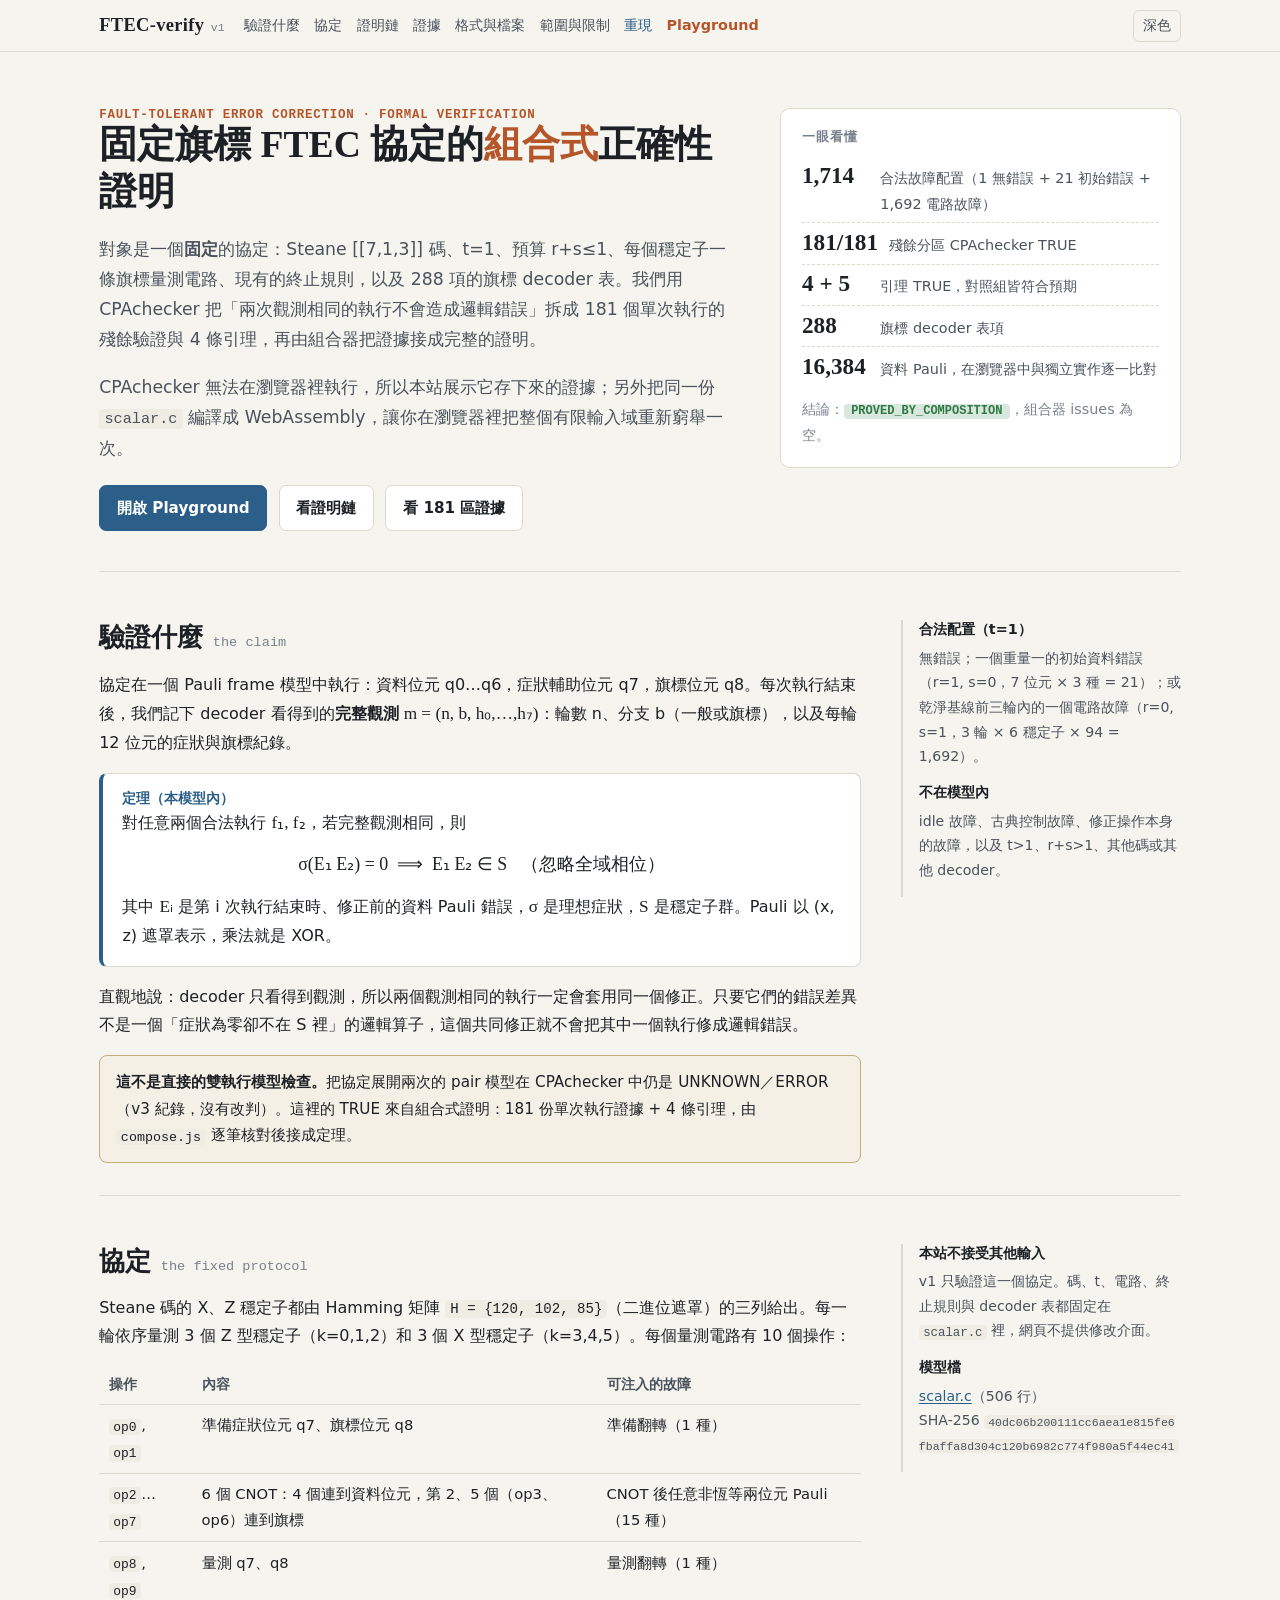
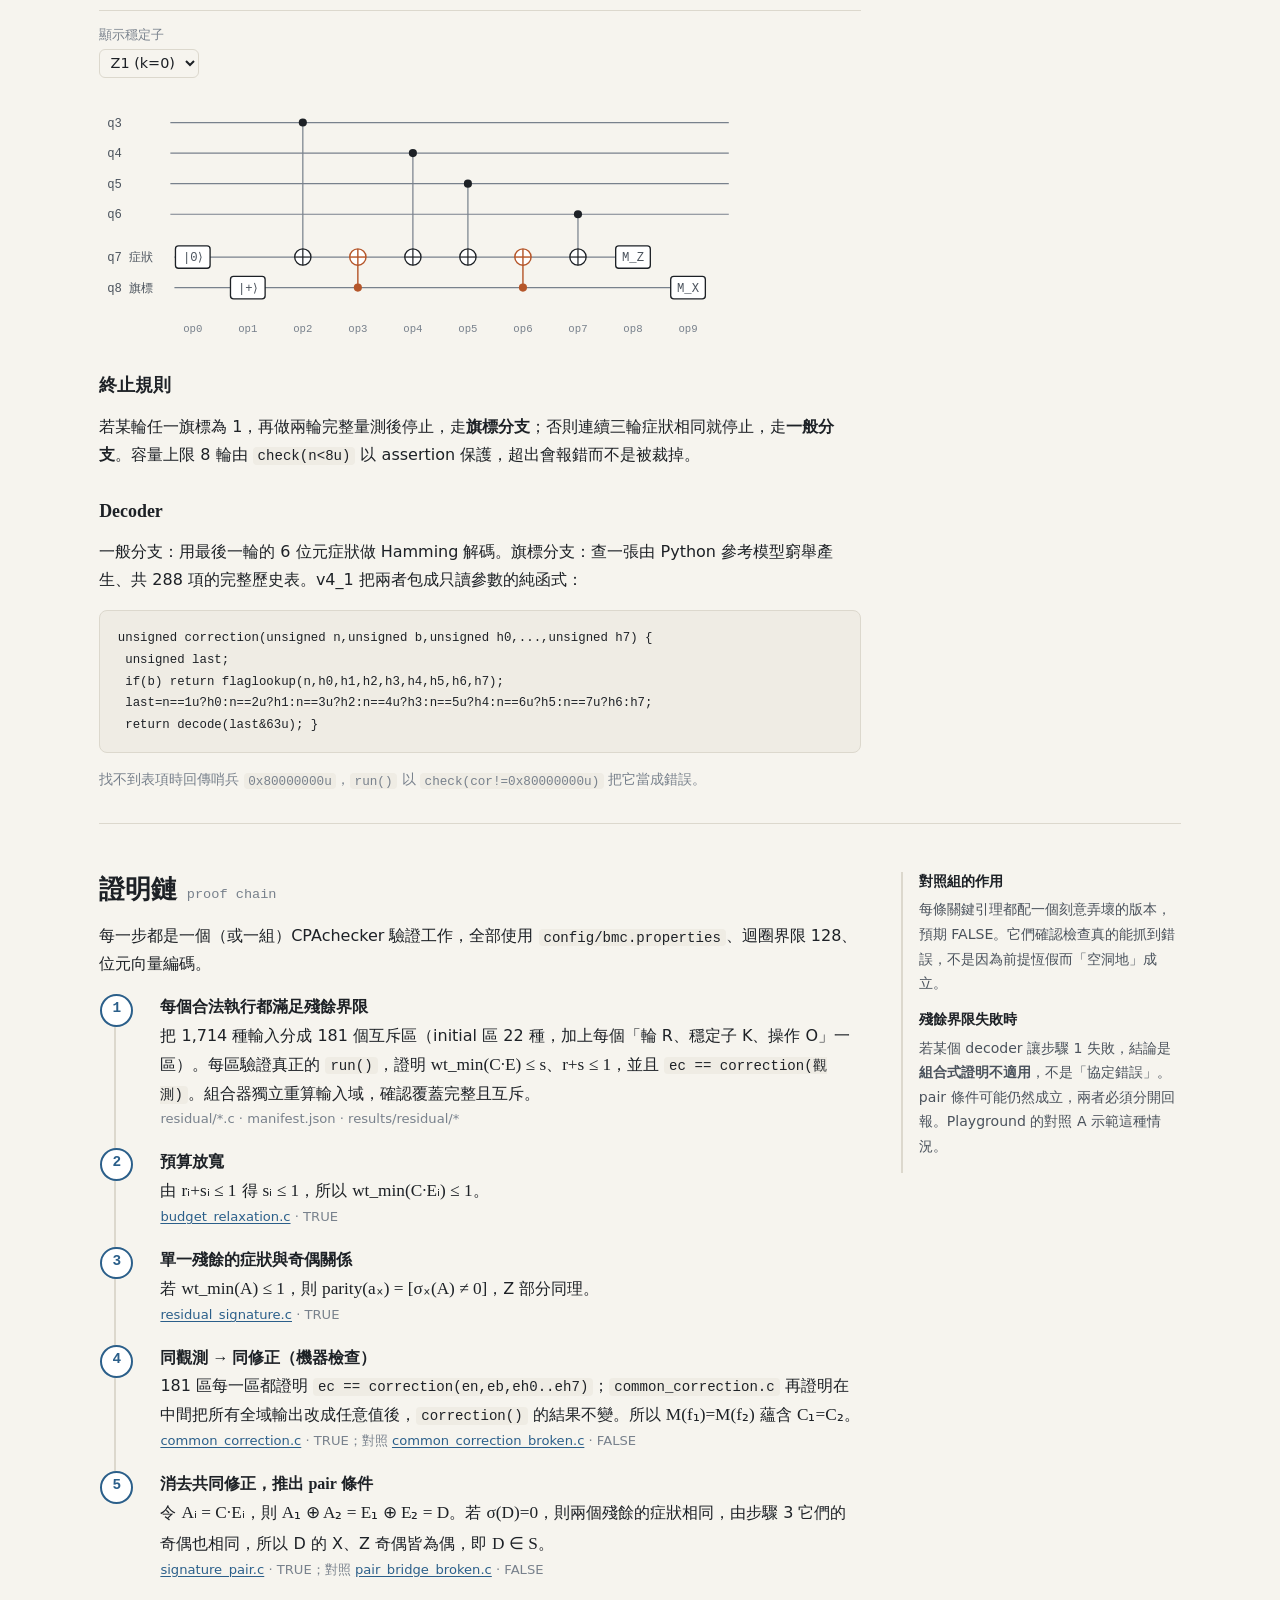
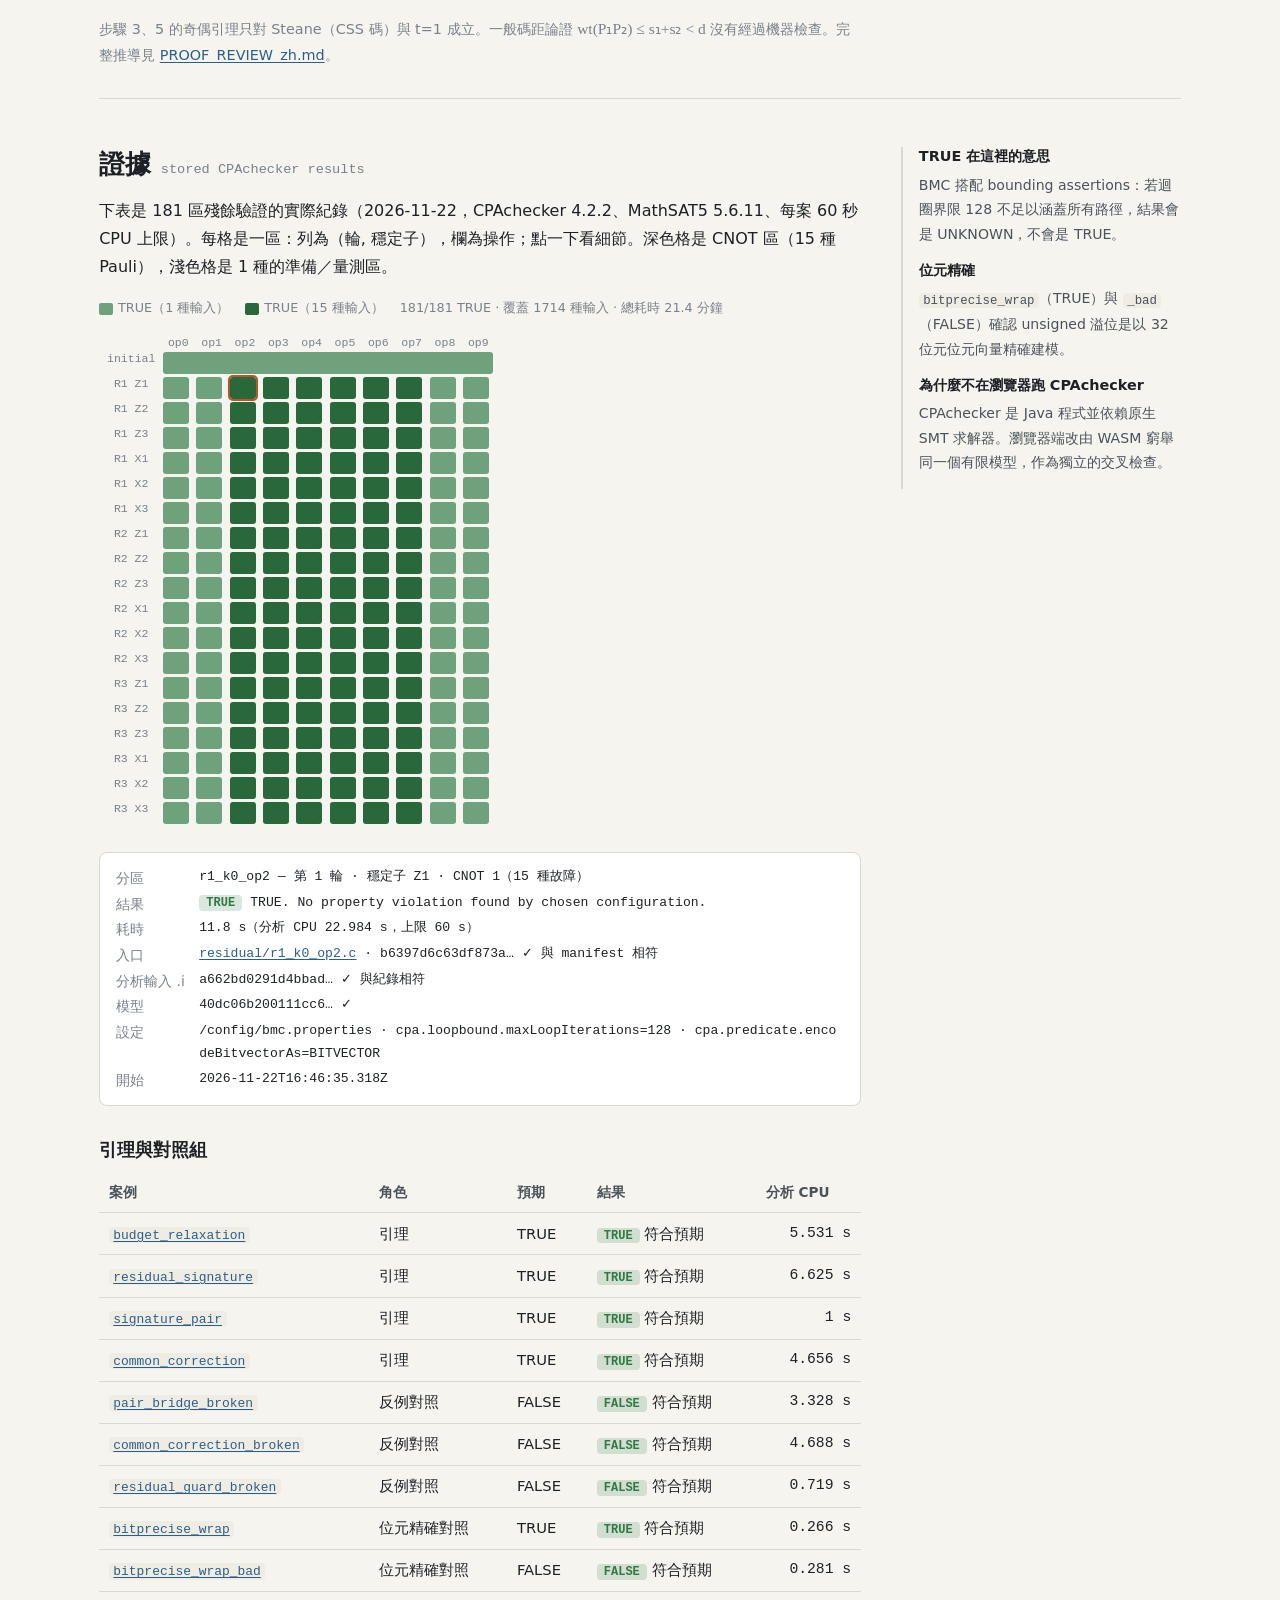
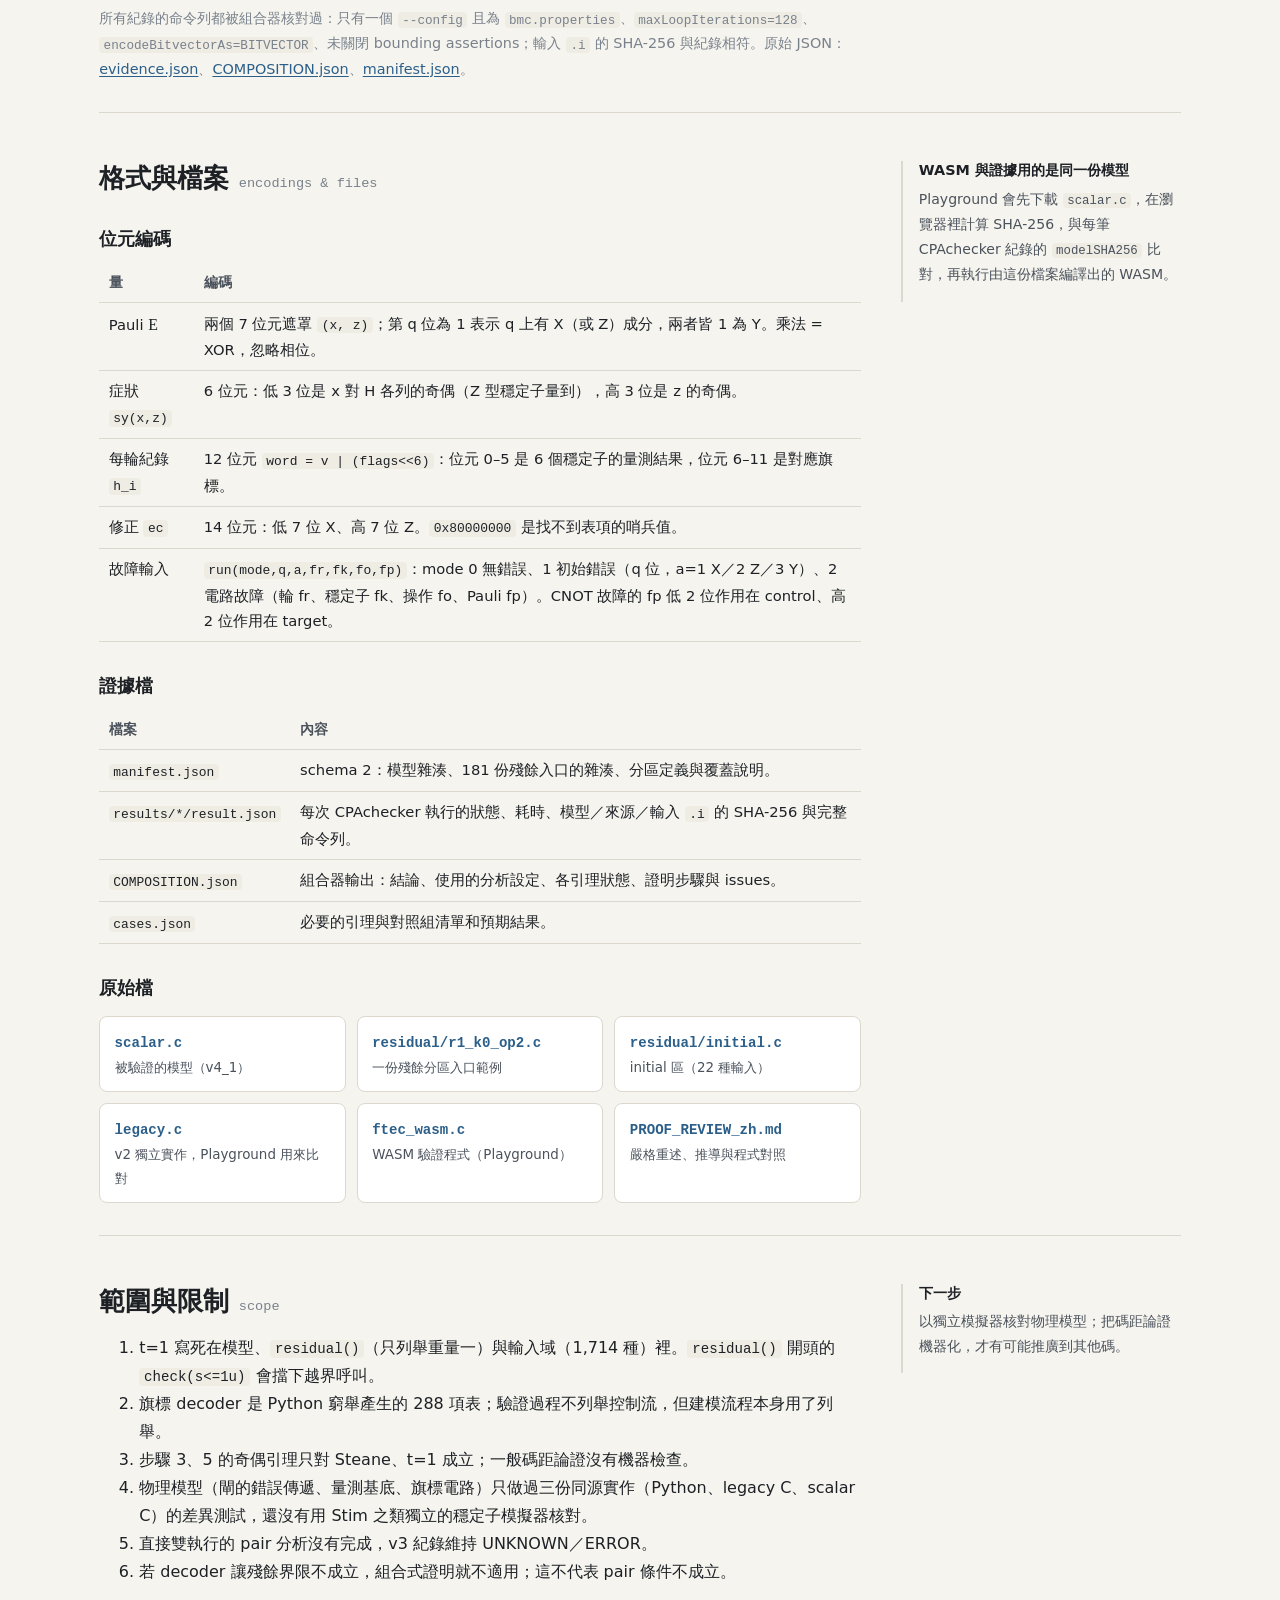
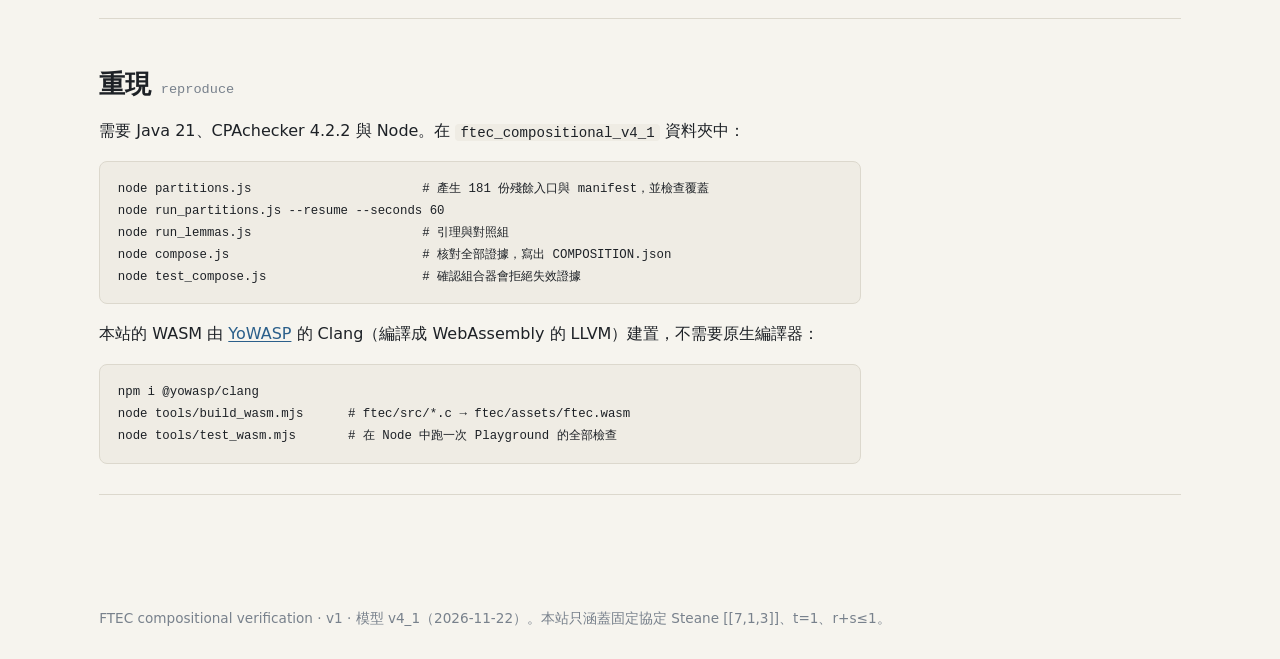
==== ftec/index.html @ e5528e7f "Add FTEC-verify v1 site with WebAssembly playground Overview, protocol, proof chain, stored CPAcheck" ====
<!doctype html>
<html lang="zh-Hant">
<head>
<meta charset="utf-8">
<meta name="viewport" content="width=device-width, initial-scale=1">
<title>FTEC 組合式驗證：Steane [[7,1,3]] 旗標容錯糾錯</title>
<meta name="description" content="以 CPAchecker 組合式證明與瀏覽器 WebAssembly 窮舉，驗證固定的 Steane [[7,1,3]] 旗標 FTEC 協定在 t=1 下的正確性。">
<link rel="stylesheet" href="assets/style.css">
<script src="assets/site.js"></script>
</head>
<body>
<a class="skip" href="#main">跳到內容</a>
<header class="bar"><div class="bar-in">
  <a class="wordmark" href="#top">FTEC-verify<small>v1</small></a>
  <nav class="nav" aria-label="章節">
    <a href="#checks">驗證什麼</a>
    <a href="#protocol">協定</a>
    <a href="#proof">證明鏈</a>
    <a href="#evidence">證據</a>
    <a href="#formats">格式與檔案</a>
    <a href="#limits">範圍與限制</a>
    <a href="#repro">重現</a>
    <a class="pg" href="playground/">Playground</a>
  </nav>
  <button class="theme" type="button">深色</button>
</div></header>

<main id="main">
<section class="hero" id="top">
  <div>
    <div class="kicker">Fault-tolerant error correction · formal verification</div>
    <h1>固定旗標 FTEC 協定的<em>組合式</em>正確性證明</h1>
    <p class="lede">對象是一個<strong>固定</strong>的協定：Steane [[7,1,3]] 碼、t=1、預算 r+s≤1、每個穩定子一條旗標量測電路、現有的終止規則，以及 288 項的旗標 decoder 表。我們用 CPAchecker 把「兩次觀測相同的執行不會造成邏輯錯誤」拆成 181 個單次執行的殘餘驗證與 4 條引理，再由組合器把證據接成完整的證明。</p>
    <p class="lede">CPAchecker 無法在瀏覽器裡執行，所以本站展示它存下來的證據；另外把同一份 <code>scalar.c</code> 編譯成 WebAssembly，讓你在瀏覽器裡把整個有限輸入域重新窮舉一次。</p>
    <div class="btns">
      <a class="btn primary" href="playground/">開啟 Playground</a>
      <a class="btn" href="#proof">看證明鏈</a>
      <a class="btn" href="#evidence">看 181 區證據</a>
    </div>
  </div>
  <aside class="glance" aria-labelledby="glance-h">
    <h2 id="glance-h">一眼看懂</h2>
    <div class="stat"><b>1,714</b><span>合法故障配置（1 無錯誤 + 21 初始錯誤 + 1,692 電路故障）</span></div>
    <div class="stat"><b id="g-part">181/181</b><span>殘餘分區 CPAchecker TRUE</span></div>
    <div class="stat"><b>4 + 5</b><span>引理 TRUE，對照組皆符合預期</span></div>
    <div class="stat"><b>288</b><span>旗標 decoder 表項</span></div>
    <div class="stat"><b>16,384</b><span>資料 Pauli，在瀏覽器中與獨立實作逐一比對</span></div>
    <p class="note" style="margin:.6rem 0 0">結論：<span class="tag ok">PROVED_BY_COMPOSITION</span>，組合器 issues 為空。</p>
  </aside>
</section>

<section class="chapter" id="checks">
  <div class="body">
    <h2>驗證什麼<span class="en">the claim</span></h2>
    <p>協定在一個 Pauli frame 模型中執行：資料位元 q0…q6，症狀輔助位元 q7，旗標位元 q8。每次執行結束後，我們記下 decoder 看得到的<strong>完整觀測</strong> <span class="math">m = (n, b, h₀,…,h₇)</span>：輪數 n、分支 b（一般或旗標），以及每輪 12 位元的症狀與旗標紀錄。</p>
    <div class="thm">
      <div class="label">定理（本模型內）</div>
      對任意兩個合法執行 <span class="math">f₁, f₂</span>，若完整觀測相同，則
      <span class="math display">σ(E₁ E₂) = 0 &nbsp;⟹&nbsp; E₁ E₂ ∈ S &nbsp;&nbsp;（忽略全域相位）</span>
      其中 <span class="math">Eᵢ</span> 是第 i 次執行結束時、修正前的資料 Pauli 錯誤，<span class="math">σ</span> 是理想症狀，<span class="math">S</span> 是穩定子群。Pauli 以 (x, z) 遮罩表示，乘法就是 XOR。
    </div>
    <p>直觀地說：decoder 只看得到觀測，所以兩個觀測相同的執行一定會套用同一個修正。只要它們的錯誤差異不是一個「症狀為零卻不在 S 裡」的邏輯算子，這個共同修正就不會把其中一個執行修成邏輯錯誤。</p>
    <div class="warnbox"><strong>這不是直接的雙執行模型檢查。</strong>把協定展開兩次的 pair 模型在 CPAchecker 中仍是 UNKNOWN／ERROR（v3 紀錄，沒有改判）。這裡的 TRUE 來自組合式證明：181 份單次執行證據 + 4 條引理，由 <code>compose.js</code> 逐筆核對後接成定理。</div>
  </div>
  <aside class="side">
    <h3>合法配置（t=1）</h3>
    <p>無錯誤；一個重量一的初始資料錯誤（r=1, s=0，7 位元 × 3 種 = 21）；或乾淨基線前三輪內的一個電路故障（r=0, s=1，3 輪 × 6 穩定子 × 94 = 1,692）。</p>
    <h3>不在模型內</h3>
    <p>idle 故障、古典控制故障、修正操作本身的故障，以及 t&gt;1、r+s&gt;1、其他碼或其他 decoder。</p>
  </aside>
</section>

<section class="chapter" id="protocol">
  <div class="body">
    <h2>協定<span class="en">the fixed protocol</span></h2>
    <p>Steane 碼的 X、Z 穩定子都由 Hamming 矩陣 <code>H = {120, 102, 85}</code>（二進位遮罩）的三列給出。每一輪依序量測 3 個 Z 型穩定子（k=0,1,2）和 3 個 X 型穩定子（k=3,4,5）。每個量測電路有 10 個操作：</p>
    <table>
      <tr><th>操作</th><th>內容</th><th>可注入的故障</th></tr>
      <tr><td><code>op0</code>, <code>op1</code></td><td>準備症狀位元 q7、旗標位元 q8</td><td>準備翻轉（1 種）</td></tr>
      <tr><td><code>op2</code>…<code>op7</code></td><td>6 個 CNOT：4 個連到資料位元，第 2、5 個（op3、op6）連到旗標</td><td>CNOT 後任意非恆等兩位元 Pauli（15 種）</td></tr>
      <tr><td><code>op8</code>, <code>op9</code></td><td>量測 q7、q8</td><td>量測翻轉（1 種）</td></tr>
    </table>
    <div class="form-row"><label>顯示穩定子
      <select id="circ-k"><option value="0">Z1 (k=0)</option><option value="1">Z2 (k=1)</option><option value="2">Z3 (k=2)</option><option value="3">X1 (k=3)</option><option value="4">X2 (k=4)</option><option value="5">X3 (k=5)</option></select></label></div>
    <div id="circuit"></div>
    <h3>終止規則</h3>
    <p>若某輪任一旗標為 1，再做兩輪完整量測後停止，走<strong>旗標分支</strong>；否則連續三輪症狀相同就停止，走<strong>一般分支</strong>。容量上限 8 輪由 <code>check(n&lt;8u)</code> 以 assertion 保護，超出會報錯而不是被裁掉。</p>
    <h3>Decoder</h3>
    <p>一般分支：用最後一輪的 6 位元症狀做 Hamming 解碼。旗標分支：查一張由 Python 參考模型窮舉產生、共 288 項的完整歷史表。v4_1 把兩者包成只讀參數的純函式：</p>
<pre><code>unsigned correction(unsigned n,unsigned b,unsigned h0,...,unsigned h7) {
 unsigned last;
 if(b) return flaglookup(n,h0,h1,h2,h3,h4,h5,h6,h7);
 last=n==1u?h0:n==2u?h1:n==3u?h2:n==4u?h3:n==5u?h4:n==6u?h5:n==7u?h6:h7;
 return decode(last&amp;63u); }</code></pre>
    <p class="note">找不到表項時回傳哨兵 <code>0x80000000u</code>，<code>run()</code> 以 <code>check(cor!=0x80000000u)</code> 把它當成錯誤。</p>
  </div>
  <aside class="side">
    <h3>本站不接受其他輸入</h3>
    <p>v1 只驗證這一個協定。碼、t、電路、終止規則與 decoder 表都固定在 <code>scalar.c</code> 裡，網頁不提供修改介面。</p>
    <h3>模型檔</h3>
    <p><a href="src/view.html?f=scalar.c">scalar.c</a>（506 行）<br>SHA-256 <code class="mono" style="font-size:.72rem;word-break:break-all">40dc06b200111cc6aea1e815fe6fbaffa8d304c120b6982c774f980a5f44ec41</code></p>
  </aside>
</section>

<section class="chapter" id="proof">
  <div class="body">
    <h2>證明鏈<span class="en">proof chain</span></h2>
    <p>每一步都是一個（或一組）CPAchecker 驗證工作，全部使用 <code>config/bmc.properties</code>、迴圈界限 128、位元向量編碼。</p>
    <ol class="steps">
      <li><h4>每個合法執行都滿足殘餘界限</h4>
        把 1,714 種輸入分成 181 個互斥區（initial 區 22 種，加上每個「輪 R、穩定子 K、操作 O」一區）。每區驗證真正的 <code>run()</code>，證明 <span class="math">wt_min(C·E) ≤ s</span>、<span class="math">r+s ≤ 1</span>，並且 <code>ec == correction(觀測)</code>。組合器獨立重算輸入域，確認覆蓋完整且互斥。
        <div class="files">residual/*.c · manifest.json · results/residual/*</div></li>
      <li><h4>預算放寬</h4>
        由 <span class="math">rᵢ+sᵢ ≤ 1</span> 得 <span class="math">sᵢ ≤ 1</span>，所以 <span class="math">wt_min(C·Eᵢ) ≤ 1</span>。
        <div class="files"><a href="src/view.html?f=lemmas/budget_relaxation.c">budget_relaxation.c</a> · TRUE</div></li>
      <li><h4>單一殘餘的症狀與奇偶關係</h4>
        若 <span class="math">wt_min(A) ≤ 1</span>，則 <span class="math">parity(aₓ) = [σₓ(A) ≠ 0]</span>，Z 部分同理。
        <div class="files"><a href="src/view.html?f=lemmas/residual_signature.c">residual_signature.c</a> · TRUE</div></li>
      <li><h4>同觀測 → 同修正（機器檢查）</h4>
        181 區每一區都證明 <code>ec == correction(en,eb,eh0..eh7)</code>；<code>common_correction.c</code> 再證明在中間把所有全域輸出改成任意值後，<code>correction()</code> 的結果不變。所以 <span class="math">M(f₁)=M(f₂)</span> 蘊含 <span class="math">C₁=C₂</span>。
        <div class="files"><a href="src/view.html?f=lemmas/common_correction.c">common_correction.c</a> · TRUE；對照 <a href="src/view.html?f=lemmas/common_correction_broken.c">common_correction_broken.c</a> · FALSE</div></li>
      <li><h4>消去共同修正，推出 pair 條件</h4>
        令 <span class="math">Aᵢ = C·Eᵢ</span>，則 <span class="math">A₁ ⊕ A₂ = E₁ ⊕ E₂ = D</span>。若 <span class="math">σ(D)=0</span>，則兩個殘餘的症狀相同，由步驟 3 它們的奇偶也相同，所以 D 的 X、Z 奇偶皆為偶，即 <span class="math">D ∈ S</span>。
        <div class="files"><a href="src/view.html?f=lemmas/signature_pair.c">signature_pair.c</a> · TRUE；對照 <a href="src/view.html?f=lemmas/pair_bridge_broken.c">pair_bridge_broken.c</a> · FALSE</div></li>
    </ol>
    <p class="note">步驟 3、5 的奇偶引理只對 Steane（CSS 碼）與 t=1 成立。一般碼距論證 <span class="math">wt(P₁P₂) ≤ s₁+s₂ &lt; d</span> 沒有經過機器檢查。完整推導見 <a href="src/view.html?f=PROOF_REVIEW_zh.md">PROOF_REVIEW_zh.md</a>。</p>
  </div>
  <aside class="side">
    <h3>對照組的作用</h3>
    <p>每條關鍵引理都配一個刻意弄壞的版本，預期 FALSE。它們確認檢查真的能抓到錯誤，不是因為前提恆假而「空洞地」成立。</p>
    <h3>殘餘界限失敗時</h3>
    <p>若某個 decoder 讓步驟 1 失敗，結論是<strong>組合式證明不適用</strong>，不是「協定錯誤」。pair 條件可能仍然成立，兩者必須分開回報。Playground 的對照 A 示範這種情況。</p>
  </aside>
</section>

<section class="chapter" id="evidence">
  <div class="body">
    <h2>證據<span class="en">stored CPAchecker results</span></h2>
    <p>下表是 181 區殘餘驗證的實際紀錄（2026-11-22，CPAchecker 4.2.2、MathSAT5 5.6.11、每案 60 秒 CPU 上限）。每格是一區：列為（輪, 穩定子），欄為操作；點一下看細節。深色格是 CNOT 區（15 種 Pauli），淺色格是 1 種的準備／量測區。</p>
    <div class="legend"><span><i style="background:color-mix(in srgb,var(--ok) 70%,var(--panel))"></i>TRUE（1 種輸入）</span><span><i style="background:color-mix(in srgb,var(--ok) 85%,#000)"></i>TRUE（15 種輸入）</span><span id="ev-sum"></span></div>
    <div class="grid-wrap"><table class="pgrid" id="pgrid"></table></div>
    <div class="detail" id="pdetail">載入證據中…</div>
    <h3>引理與對照組</h3>
    <table id="ltable"><tr><th>案例</th><th>角色</th><th>預期</th><th>結果</th><th>分析 CPU</th></tr></table>
    <p class="note">所有紀錄的命令列都被組合器核對過：只有一個 <code>--config</code> 且為 <code>bmc.properties</code>、<code>maxLoopIterations=128</code>、<code>encodeBitvectorAs=BITVECTOR</code>、未關閉 bounding assertions；輸入 <code>.i</code> 的 SHA-256 與紀錄相符。原始 JSON：<a href="data/evidence.json">evidence.json</a>、<a href="src/view.html?f=COMPOSITION.json">COMPOSITION.json</a>、<a href="src/view.html?f=manifest.json">manifest.json</a>。</p>
  </div>
  <aside class="side">
    <h3>TRUE 在這裡的意思</h3>
    <p>BMC 搭配 bounding assertions：若迴圈界限 128 不足以涵蓋所有路徑，結果會是 UNKNOWN，不會是 TRUE。</p>
    <h3>位元精確</h3>
    <p><code>bitprecise_wrap</code>（TRUE）與 <code>_bad</code>（FALSE）確認 unsigned 溢位是以 32 位元位元向量精確建模。</p>
    <h3>為什麼不在瀏覽器跑 CPAchecker</h3>
    <p>CPAchecker 是 Java 程式並依賴原生 SMT 求解器。瀏覽器端改由 WASM 窮舉同一個有限模型，作為獨立的交叉檢查。</p>
  </aside>
</section>

<section class="chapter" id="formats">
  <div class="body">
    <h2>格式與檔案<span class="en">encodings &amp; files</span></h2>
    <h3>位元編碼</h3>
    <table>
      <tr><th>量</th><th>編碼</th></tr>
      <tr><td>Pauli <span class="math">E</span></td><td>兩個 7 位元遮罩 <code>(x, z)</code>；第 q 位為 1 表示 q 上有 X（或 Z）成分，兩者皆 1 為 Y。乘法 = XOR，忽略相位。</td></tr>
      <tr><td>症狀 <code>sy(x,z)</code></td><td>6 位元：低 3 位是 x 對 H 各列的奇偶（Z 型穩定子量到），高 3 位是 z 的奇偶。</td></tr>
      <tr><td>每輪紀錄 <code>h_i</code></td><td>12 位元 <code>word = v | (flags&lt;&lt;6)</code>：位元 0–5 是 6 個穩定子的量測結果，位元 6–11 是對應旗標。</td></tr>
      <tr><td>修正 <code>ec</code></td><td>14 位元：低 7 位 X、高 7 位 Z。<code>0x80000000</code> 是找不到表項的哨兵值。</td></tr>
      <tr><td>故障輸入</td><td><code>run(mode,q,a,fr,fk,fo,fp)</code>：mode 0 無錯誤、1 初始錯誤（q 位，a=1 X／2 Z／3 Y）、2 電路故障（輪 fr、穩定子 fk、操作 fo、Pauli fp）。CNOT 故障的 fp 低 2 位作用在 control、高 2 位作用在 target。</td></tr>
    </table>
    <h3>證據檔</h3>
    <table>
      <tr><th>檔案</th><th>內容</th></tr>
      <tr><td><code>manifest.json</code></td><td>schema 2：模型雜湊、181 份殘餘入口的雜湊、分區定義與覆蓋說明。</td></tr>
      <tr><td><code>results/*/result.json</code></td><td>每次 CPAchecker 執行的狀態、耗時、模型／來源／輸入 <code>.i</code> 的 SHA-256 與完整命令列。</td></tr>
      <tr><td><code>COMPOSITION.json</code></td><td>組合器輸出：結論、使用的分析設定、各引理狀態、證明步驟與 issues。</td></tr>
      <tr><td><code>cases.json</code></td><td>必要的引理與對照組清單和預期結果。</td></tr>
    </table>
    <h3>原始檔</h3>
    <div class="files-list">
      <a class="doc" href="src/view.html?f=scalar.c"><b>scalar.c</b><span>被驗證的模型（v4_1）</span></a>
      <a class="doc" href="src/view.html?f=residual/r1_k0_op2.c"><b>residual/r1_k0_op2.c</b><span>一份殘餘分區入口範例</span></a>
      <a class="doc" href="src/view.html?f=residual/initial.c"><b>residual/initial.c</b><span>initial 區（22 種輸入）</span></a>
      <a class="doc" href="src/view.html?f=legacy.c"><b>legacy.c</b><span>v2 獨立實作，Playground 用來比對</span></a>
      <a class="doc" href="src/view.html?f=ftec_wasm.c"><b>ftec_wasm.c</b><span>WASM 驗證程式（Playground）</span></a>
      <a class="doc" href="src/view.html?f=PROOF_REVIEW_zh.md"><b>PROOF_REVIEW_zh.md</b><span>嚴格重述、推導與程式對照</span></a>
    </div>
  </div>
  <aside class="side">
    <h3>WASM 與證據用的是同一份模型</h3>
    <p>Playground 會先下載 <code>scalar.c</code>，在瀏覽器裡計算 SHA-256，與每筆 CPAchecker 紀錄的 <code>modelSHA256</code> 比對，再執行由這份檔案編譯出的 WASM。</p>
  </aside>
</section>

<section class="chapter" id="limits">
  <div class="body">
    <h2>範圍與限制<span class="en">scope</span></h2>
    <ol>
      <li>t=1 寫死在模型、<code>residual()</code>（只列舉重量一）與輸入域（1,714 種）裡。<code>residual()</code> 開頭的 <code>check(s&lt;=1u)</code> 會擋下越界呼叫。</li>
      <li>旗標 decoder 是 Python 窮舉產生的 288 項表；驗證過程不列舉控制流，但建模流程本身用了列舉。</li>
      <li>步驟 3、5 的奇偶引理只對 Steane、t=1 成立；一般碼距論證沒有機器檢查。</li>
      <li>物理模型（閘的錯誤傳遞、量測基底、旗標電路）只做過三份同源實作（Python、legacy C、scalar C）的差異測試，還沒有用 Stim 之類獨立的穩定子模擬器核對。</li>
      <li>直接雙執行的 pair 分析沒有完成，v3 紀錄維持 UNKNOWN／ERROR。</li>
      <li>若 decoder 讓殘餘界限不成立，組合式證明就不適用；這不代表 pair 條件不成立。</li>
    </ol>
  </div>
  <aside class="side"><h3>下一步</h3><p>以獨立模擬器核對物理模型；把碼距論證機器化，才有可能推廣到其他碼。</p></aside>
</section>

<section class="chapter" id="repro">
  <div class="body">
    <h2>重現<span class="en">reproduce</span></h2>
    <p>需要 Java 21、CPAchecker 4.2.2 與 Node。在 <code>ftec_compositional_v4_1</code> 資料夾中：</p>
<pre><code>node partitions.js                       # 產生 181 份殘餘入口與 manifest，並檢查覆蓋
node run_partitions.js --resume --seconds 60
node run_lemmas.js                       # 引理與對照組
node compose.js                          # 核對全部證據，寫出 COMPOSITION.json
node test_compose.js                     # 確認組合器會拒絕失效證據</code></pre>
    <p>本站的 WASM 由 <a href="https://yowasp.org/">YoWASP</a> 的 Clang（編譯成 WebAssembly 的 LLVM）建置，不需要原生編譯器：</p>
<pre><code>npm i @yowasp/clang
node tools/build_wasm.mjs      # ftec/src/*.c → ftec/assets/ftec.wasm
node tools/test_wasm.mjs       # 在 Node 中跑一次 Playground 的全部檢查</code></pre>
  </div>
  <aside class="side"></aside>
</section>
</main>
<footer>FTEC compositional verification · v1 · 模型 v4_1（2026-11-22）。本站只涵蓋固定協定 Steane [[7,1,3]]、t=1、r+s≤1。</footer>

<script type="module">
import { drawCircuit } from './assets/circuit.js';
const sel = document.getElementById('circ-k');
const draw = () => drawCircuit(document.getElementById('circuit'), +sel.value);
sel.addEventListener('change', draw); draw();

const stab = k => (k < 3 ? 'Z' : 'X') + (k % 3 + 1);
const opName = o => o < 2 ? ['準備 q7', '準備 q8'][o] : o < 8 ? `CNOT ${o - 1}` : ['量測 q7', '量測 q8'][o - 8];
const ev = await (await fetch('data/evidence.json')).json();
const byId = Object.fromEntries(ev.partitions.map(p => [p.id, p]));
const grid = document.getElementById('pgrid');
let h = '<tr><th></th>' + [...Array(10)].map((_, o) => `<th>op${o}</th>`).join('') + '</tr>';
h += `<tr><th>initial</th><td colspan="10" style="text-align:left"><button class="cell" style="width:100%" data-id="initial" aria-label="initial 區"></button></td></tr>`;
for (let r = 1; r <= 3; r++) for (let k = 0; k < 6; k++) {
  h += `<tr><th>R${r} ${stab(k)}</th>`;
  for (let o = 0; o < 10; o++) {
    const p = byId[`r${r}_k${k}_op${o}`];
    h += `<td><button class="cell ${p.count === 15 ? 'c15' : ''}" data-id="${p.id}" aria-label="${p.id} ${p.status}" title="${p.id}: ${p.status}"></button></td>`;
  }
  h += '</tr>';
}
grid.innerHTML = h;
const nTrue = ev.partitions.filter(p => p.status === 'TRUE').length;
const total = ev.partitions.reduce((s, p) => s + p.elapsedSeconds, 0);
document.getElementById('ev-sum').textContent = `${nTrue}/${ev.partitions.length} TRUE · 覆蓋 ${ev.coverage.canonicalInputs} 種輸入 · 總耗時 ${(total / 60).toFixed(1)} 分鐘`;
document.getElementById('g-part').textContent = `${nTrue}/${ev.partitions.length}`;
const detail = document.getElementById('pdetail');
const show = id => {
  const p = byId[id];
  grid.querySelectorAll('.cell').forEach(c => c.classList.toggle('sel', c.dataset.id === id));
  const what = p.kind === 'initial' ? '無錯誤與 21 種初始錯誤' : `第 ${p.round} 輪 · 穩定子 ${stab(p.k)} · ${opName(p.op)}（${p.count} 種故障）`;
  detail.innerHTML = `<dl><dt>分區</dt><dd>${p.id} — ${what}</dd>
    <dt>結果</dt><dd><span class="tag ok">${p.status}</span> ${p.verdictLine ?? ''}</dd>
    <dt>耗時</dt><dd>${p.elapsedSeconds.toFixed(1)} s（分析 CPU ${p.analysisCPUSeconds ?? '–'} s，上限 ${p.timeLimitSeconds} s）</dd>
    <dt>入口</dt><dd><a href="src/view.html?f=residual/${p.id}.c">residual/${p.id}.c</a> · ${p.sourceSHA256.slice(0, 16)}… ${p.sourceHashMatches ? '✓ 與 manifest 相符' : '✗'}</dd>
    <dt>分析輸入 .i</dt><dd>${p.inputSHA256.slice(0, 16)}… ${p.inputHashMatches ? '✓ 與紀錄相符' : '✗'}</dd>
    <dt>模型</dt><dd>${p.modelSHA256.slice(0, 16)}… ${p.modelSHA256 === ev.modelSHA256 ? '✓' : '✗'}</dd>
    <dt>設定</dt><dd>${p.config} · ${p.options.join(' · ')}</dd>
    <dt>開始</dt><dd>${p.started}</dd></dl>`;
};
grid.addEventListener('click', e => { const b = e.target.closest('.cell'); if (b) show(b.dataset.id); });
show('r1_k0_op2');
const role = { 'lemma': '引理', 'negative control': '反例對照', 'bit-precision control': '位元精確對照' };
const lt = document.getElementById('ltable');
for (const l of ev.lemmas) {
  const cls = l.asExpected ? 'ok' : 'bad';
  lt.insertAdjacentHTML('beforeend', `<tr><td><a href="src/view.html?f=lemmas/${l.name}.c"><code>${l.name}</code></a></td><td>${role[l.role] ?? l.role}</td><td>${l.expected}</td>
    <td><span class="tag ${cls}">${l.status}</span>${l.asExpected ? ' 符合預期' : ' 不符預期'}</td><td class="num">${l.analysisCPUSeconds ?? '–'} s</td></tr>`);
}
</script>
</body>
</html>
---- ftec/assets/style.css ----
:root {
  --bg: #f6f4ee; --panel: #ffffff; --ink: #1d2126; --ink-2: #4a525c; --ink-3: #78818c;
  --line: #dcd8cd; --accent: #2b5f8a; --accent-2: #b5562a; --ok: #2f7a45; --bad: #b3362d; --warn: #9a6a00;
  --code-bg: #efece4; --chip: #e8e4d8;
  --serif: "Noto Serif TC", "Source Han Serif TC", "Songti TC", "PMingLiU", Georgia, serif;
  --sans: "Noto Sans TC", "PingFang TC", "Microsoft JhengHei", system-ui, -apple-system, "Segoe UI", sans-serif;
  --mono: "JetBrains Mono", "Cascadia Mono", Consolas, "SFMono-Regular", Menlo, monospace;
  color-scheme: light;
}
[data-theme="dark"] {
  --bg: #13171d; --panel: #1b2028; --ink: #e6e3db; --ink-2: #b4b8bf; --ink-3: #868d96;
  --line: #2e3540; --accent: #7fb0dc; --accent-2: #e39a6f; --ok: #6cc489; --bad: #ef7d73; --warn: #e0b54f;
  --code-bg: #20262f; --chip: #262d37; color-scheme: dark;
}
* { box-sizing: border-box; }
html { scroll-behavior: smooth; scroll-padding-top: 4.5rem; }
body { margin: 0; background: var(--bg); color: var(--ink); font: 16px/1.75 var(--sans); }
a { color: var(--accent); text-underline-offset: 2px; }
code, pre, .mono { font-family: var(--mono); font-size: .88em; }
code { background: var(--code-bg); padding: .05em .35em; border-radius: 4px; }
pre { background: var(--code-bg); padding: 1rem 1.1rem; border-radius: 8px; overflow-x: auto; line-height: 1.55; border: 1px solid var(--line); }
pre code { background: none; padding: 0; }
.skip { position: absolute; left: -999px; }
.skip:focus { left: 1rem; top: 1rem; background: var(--panel); padding: .5rem; z-index: 99; }

/* top bar */
.bar { position: sticky; top: 0; z-index: 10; background: color-mix(in srgb, var(--bg) 88%, transparent);
  backdrop-filter: blur(8px); border-bottom: 1px solid var(--line); }
.bar-in { max-width: 1120px; margin: 0 auto; display: flex; align-items: center; gap: 1.2rem; padding: .6rem 1.2rem; }
.wordmark { font: 700 1.15rem/1 var(--serif); color: var(--ink); text-decoration: none; letter-spacing: .02em; white-space: nowrap; }
.wordmark small { font: 500 .72rem var(--mono); color: var(--ink-3); margin-left: .4rem; letter-spacing: 0; }
.nav { display: flex; gap: .9rem; flex-wrap: wrap; font-size: .9rem; flex: 1; }
.nav a { color: var(--ink-2); text-decoration: none; }
.nav a:hover, .nav a[aria-current] { color: var(--accent); }
.nav a.pg { color: var(--accent-2); font-weight: 600; }
.theme { background: none; border: 1px solid var(--line); color: var(--ink-2); border-radius: 6px; padding: .2rem .55rem; cursor: pointer; font: inherit; font-size: .85rem; }

main { max-width: 1120px; margin: 0 auto; padding: 0 1.2rem 5rem; }
.hero { display: grid; grid-template-columns: 1.6fr 1fr; gap: 2.5rem; padding: 3.5rem 0 2.5rem; border-bottom: 1px solid var(--line); }
.hero h1 { font: 700 2.35rem/1.25 var(--serif); margin: 0 0 1rem; }
.hero h1 em { font-style: normal; color: var(--accent-2); }
.lede { font-size: 1.08rem; color: var(--ink-2); max-width: 40em; }
.btns { display: flex; gap: .7rem; flex-wrap: wrap; margin-top: 1.4rem; }
.btn { display: inline-block; padding: .55rem 1.05rem; border-radius: 7px; border: 1px solid var(--line); color: var(--ink); text-decoration: none; font-weight: 600; background: var(--panel); cursor: pointer; font-size: .95rem; font-family: inherit; }
.btn.primary { background: var(--accent); border-color: var(--accent); color: #fff; }
[data-theme="dark"] .btn.primary { color: #10151b; }
.btn:disabled { opacity: .5; cursor: wait; }
.glance { background: var(--panel); border: 1px solid var(--line); border-radius: 10px; padding: 1.2rem 1.3rem; align-self: start; }
.glance h2 { font: 600 .8rem var(--sans); color: var(--ink-3); text-transform: uppercase; letter-spacing: .08em; margin: 0 0 .7rem; }
.stat { display: flex; align-items: baseline; gap: .7rem; padding: .35rem 0; border-top: 1px dashed var(--line); }
.stat:first-of-type { border-top: 0; }
.stat b { font: 700 1.45rem var(--serif); min-width: 4.2rem; color: var(--ink); }
.stat span { color: var(--ink-2); font-size: .9rem; }

.chapter { display: grid; grid-template-columns: minmax(0, 1fr) 280px; gap: 2.5rem; padding: 3rem 0 1rem; border-bottom: 1px solid var(--line); }
.chapter > .body { min-width: 0; }
.chapter h2 { font: 700 1.65rem/1.3 var(--serif); margin: 0 0 .3rem; }
.chapter h2 .en { font: 500 .85rem var(--mono); color: var(--ink-3); margin-left: .6rem; }
.chapter h3 { font: 700 1.12rem var(--serif); margin: 2rem 0 .5rem; }
.side { font-size: .88rem; color: var(--ink-2); border-left: 2px solid var(--line); padding-left: 1rem; align-self: start; position: sticky; top: 5rem; }
.side h3 { font: 600 .9rem var(--sans); margin: 0 0 .4rem; color: var(--ink); }
.side p { margin: .3rem 0 .9rem; }
.kicker { font: 600 .78rem var(--mono); color: var(--accent-2); letter-spacing: .06em; text-transform: uppercase; }

.thm { background: var(--panel); border: 1px solid var(--line); border-left: 4px solid var(--accent); border-radius: 8px; padding: 1rem 1.2rem; margin: 1rem 0; }
.thm .label { font: 700 .85rem var(--sans); color: var(--accent); }
.math { font-family: "Cambria Math", "STIX Two Math", "Noto Sans Math", var(--serif); font-size: 1.08em; }
.display { display: block; text-align: center; margin: .7rem 0; font-size: 1.12em; }
.note { color: var(--ink-3); font-size: .9rem; }
.warnbox { background: color-mix(in srgb, var(--warn) 10%, var(--panel)); border: 1px solid color-mix(in srgb, var(--warn) 40%, var(--line)); border-radius: 8px; padding: .8rem 1rem; margin: 1rem 0; font-size: .95rem; }

table { border-collapse: collapse; width: 100%; font-size: .92rem; margin: .8rem 0; }
th, td { text-align: left; padding: .45rem .6rem; border-bottom: 1px solid var(--line); vertical-align: top; }
th { font-weight: 600; color: var(--ink-2); font-size: .85rem; }
td.num { font-family: var(--mono); text-align: right; }
.tag { display: inline-block; font: 600 .75rem var(--mono); padding: .05rem .45rem; border-radius: 4px; background: var(--chip); color: var(--ink-2); }
.tag.ok { background: color-mix(in srgb, var(--ok) 18%, transparent); color: var(--ok); }
.tag.bad { background: color-mix(in srgb, var(--bad) 18%, transparent); color: var(--bad); }
.tag.na { background: color-mix(in srgb, var(--warn) 18%, transparent); color: var(--warn); }

/* proof chain */
.steps { counter-reset: s; list-style: none; padding: 0; margin: 1rem 0; }
.steps > li { counter-increment: s; position: relative; padding: .2rem 0 1.1rem 2.8rem; border-left: 2px solid var(--line); margin-left: .9rem; }
.steps > li:last-child { border-left-color: transparent; }
.steps > li::before { content: counter(s); position: absolute; left: -.95rem; top: 0; width: 1.8rem; height: 1.8rem; border-radius: 50%; background: var(--panel); border: 2px solid var(--accent); color: var(--accent); font: 700 .9rem/1.6rem var(--mono); text-align: center; }
.steps h4 { margin: 0 0 .2rem; font: 700 1rem var(--serif); }
.steps .files { font-size: .82rem; color: var(--ink-3); }

/* evidence grid */
.grid-wrap { overflow-x: auto; }
.pgrid { border-collapse: separate; border-spacing: 3px; width: auto; font-size: .78rem; }
.pgrid th, .pgrid td { border: 0; padding: 0; text-align: center; }
.pgrid th { font: 500 .72rem var(--mono); color: var(--ink-3); padding: 0 .3rem; }
.cell { width: 26px; height: 22px; border-radius: 3px; background: color-mix(in srgb, var(--ok) 70%, var(--panel)); cursor: pointer; border: 0; display: block; }
.cell:hover, .cell:focus { outline: 2px solid var(--ink); }
.cell.c15 { background: color-mix(in srgb, var(--ok) 85%, #000); }
.cell.sel { outline: 2px solid var(--accent-2); }
.detail { background: var(--panel); border: 1px solid var(--line); border-radius: 8px; padding: .8rem 1rem; font-size: .86rem; margin-top: .8rem; min-height: 5.5rem; }
.detail dl { display: grid; grid-template-columns: max-content 1fr; gap: .1rem .9rem; margin: 0; }
.detail dt { color: var(--ink-3); }
.detail dd { margin: 0; font-family: var(--mono); font-size: .82rem; word-break: break-all; }
.legend { display: flex; gap: 1rem; font-size: .8rem; color: var(--ink-3); align-items: center; flex-wrap: wrap; }
.legend i { display: inline-block; width: 14px; height: 12px; border-radius: 2px; vertical-align: middle; margin-right: .3rem; }

.files-list { display: grid; grid-template-columns: repeat(auto-fill, minmax(230px, 1fr)); gap: .7rem; margin: 1rem 0; }
.doc { display: block; background: var(--panel); border: 1px solid var(--line); border-radius: 8px; padding: .7rem .9rem; text-decoration: none; color: var(--ink); }
.doc:hover { border-color: var(--accent); }
.doc b { font-family: var(--mono); font-size: .88rem; color: var(--accent); }
.doc span { display: block; font-size: .84rem; color: var(--ink-2); }

svg.circuit { width: 100%; height: auto; max-width: 640px; display: block; margin: 1rem 0; }
svg.circuit text { font: 12px var(--mono); fill: var(--ink-2); }
svg.circuit .wire { stroke: var(--ink-3); stroke-width: 1.2; }
svg.circuit .gate { fill: var(--panel); stroke: var(--ink); stroke-width: 1.3; }
svg.circuit .dot { fill: var(--ink); }
svg.circuit .flag { stroke: var(--accent-2); fill: none; stroke-width: 1.4; }
svg.circuit .flagdot { fill: var(--accent-2); }
svg.circuit .lbl { fill: var(--ink-3); font-size: 10.5px; }

footer { max-width: 1120px; margin: 0 auto; padding: 2rem 1.2rem 3rem; color: var(--ink-3); font-size: .85rem; }

/* playground */
.pg-grid { display: grid; grid-template-columns: minmax(0, 1fr) 320px; gap: 2rem; padding-top: 2rem; }
.card { background: var(--panel); border: 1px solid var(--line); border-radius: 10px; padding: 1.1rem 1.3rem; margin-bottom: 1.2rem; }
.card h2 { font: 700 1.2rem var(--serif); margin: 0 0 .5rem; }
.card h3 { font: 700 1rem var(--serif); margin: 1rem 0 .4rem; }
.checks { list-style: none; padding: 0; margin: .5rem 0; }
.checks li { display: grid; grid-template-columns: 1.6rem 1fr auto; gap: .5rem; padding: .5rem 0; border-top: 1px solid var(--line); align-items: start; }
.checks li:first-child { border-top: 0; }
.checks .ic { font: 700 1rem var(--mono); text-align: center; color: var(--ink-3); }
.checks li.ok .ic { color: var(--ok); } .checks li.bad .ic { color: var(--bad); } .checks li.na .ic { color: var(--warn); }
.checks .t { font-weight: 600; }
.checks .d { font-size: .85rem; color: var(--ink-2); }
.checks .r { font: 600 .8rem var(--mono); white-space: nowrap; }
.verdict { border-radius: 8px; padding: .9rem 1.1rem; margin-top: .8rem; border: 1px solid var(--line); }
.verdict.ok { background: color-mix(in srgb, var(--ok) 10%, var(--panel)); border-color: color-mix(in srgb, var(--ok) 45%, var(--line)); }
.verdict.na { background: color-mix(in srgb, var(--warn) 10%, var(--panel)); border-color: color-mix(in srgb, var(--warn) 45%, var(--line)); }
.verdict.bad { background: color-mix(in srgb, var(--bad) 10%, var(--panel)); border-color: color-mix(in srgb, var(--bad) 45%, var(--line)); }
.verdict b { display: block; font: 700 1.05rem var(--serif); margin-bottom: .2rem; }
.seg { display: flex; flex-direction: column; gap: .4rem; margin: .6rem 0; }
.seg label { display: flex; gap: .55rem; align-items: start; padding: .5rem .7rem; border: 1px solid var(--line); border-radius: 7px; cursor: pointer; font-size: .9rem; }
.seg label:has(input:checked) { border-color: var(--accent); background: color-mix(in srgb, var(--accent) 7%, var(--panel)); }
.seg small { display: block; color: var(--ink-3); font-size: .8rem; }
.progress { height: 6px; background: var(--chip); border-radius: 3px; overflow: hidden; margin: .6rem 0; }
.progress > div { height: 100%; width: 0; background: var(--accent); transition: width .15s; }
.form-row { display: flex; gap: .6rem; flex-wrap: wrap; align-items: end; margin: .5rem 0; }
.form-row label { display: flex; flex-direction: column; font-size: .8rem; color: var(--ink-3); gap: .15rem; }
select, input[type=number] { font: inherit; font-size: .9rem; padding: .3rem .4rem; border: 1px solid var(--line); border-radius: 6px; background: var(--bg); color: var(--ink); }
.hist { font-family: var(--mono); font-size: .82rem; }
.hist td, .hist th { padding: .25rem .5rem; }
.bits { letter-spacing: .12em; }
.bits .on { color: var(--accent-2); font-weight: 700; }
.log { font: .78rem/1.5 var(--mono); color: var(--ink-3); max-height: 9rem; overflow: auto; white-space: pre-wrap; margin: .4rem 0 0; }

@media (max-width: 880px) {
  .hero, .chapter, .pg-grid { grid-template-columns: 1fr; }
  .side { position: static; }
  .hero h1 { font-size: 1.8rem; }
  .nav { display: none; }
}
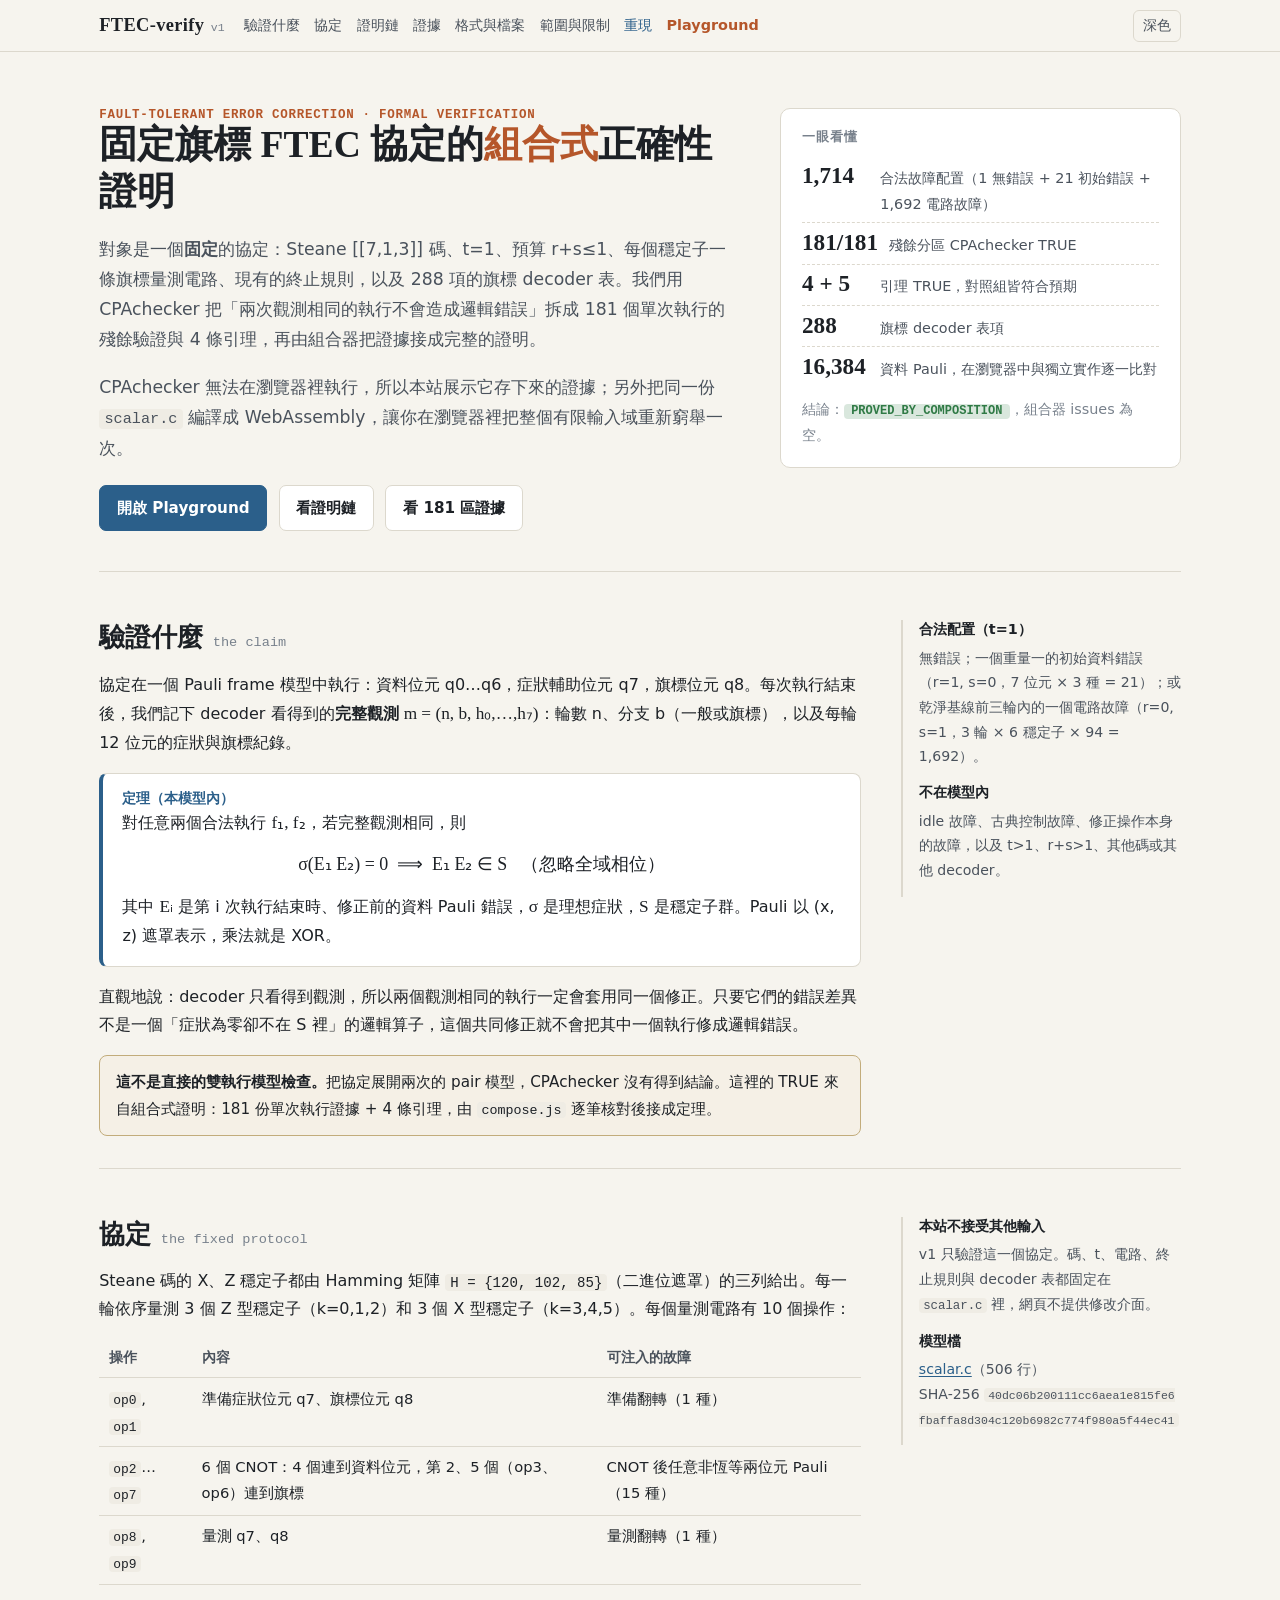
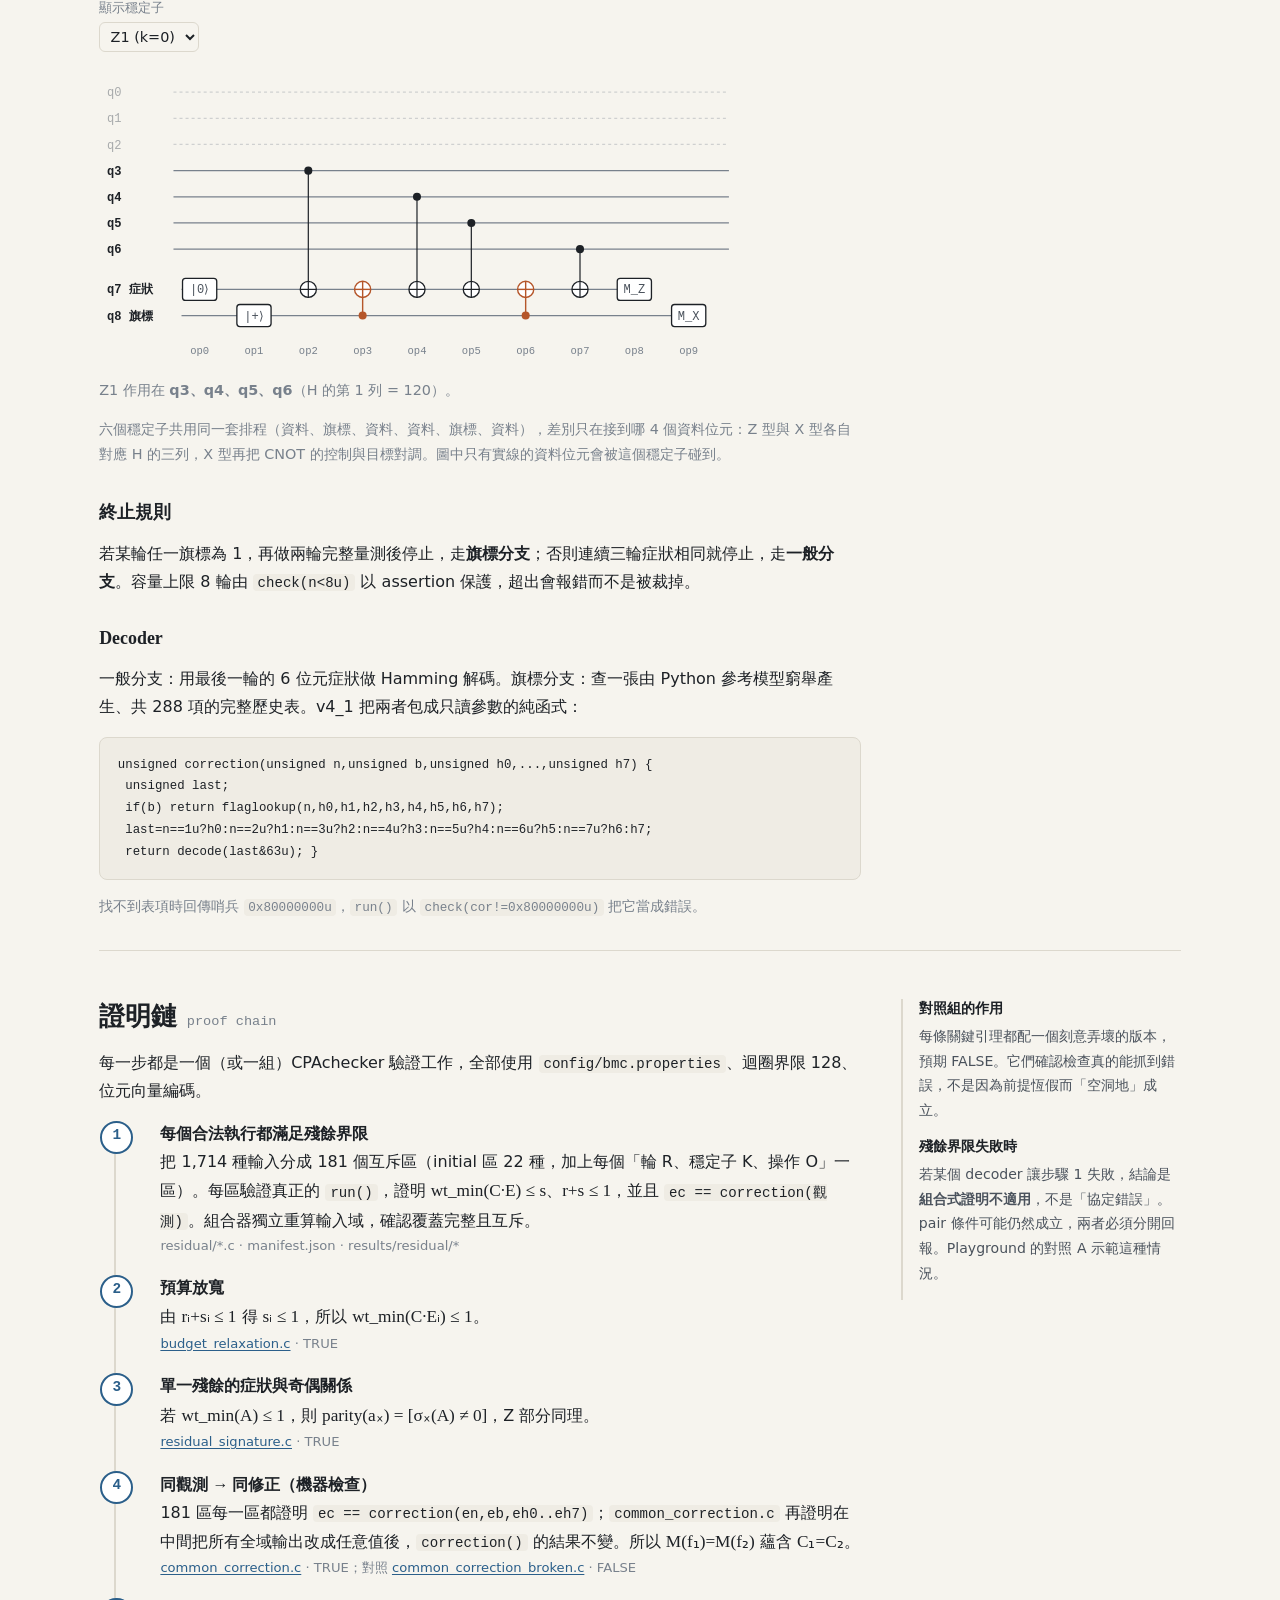
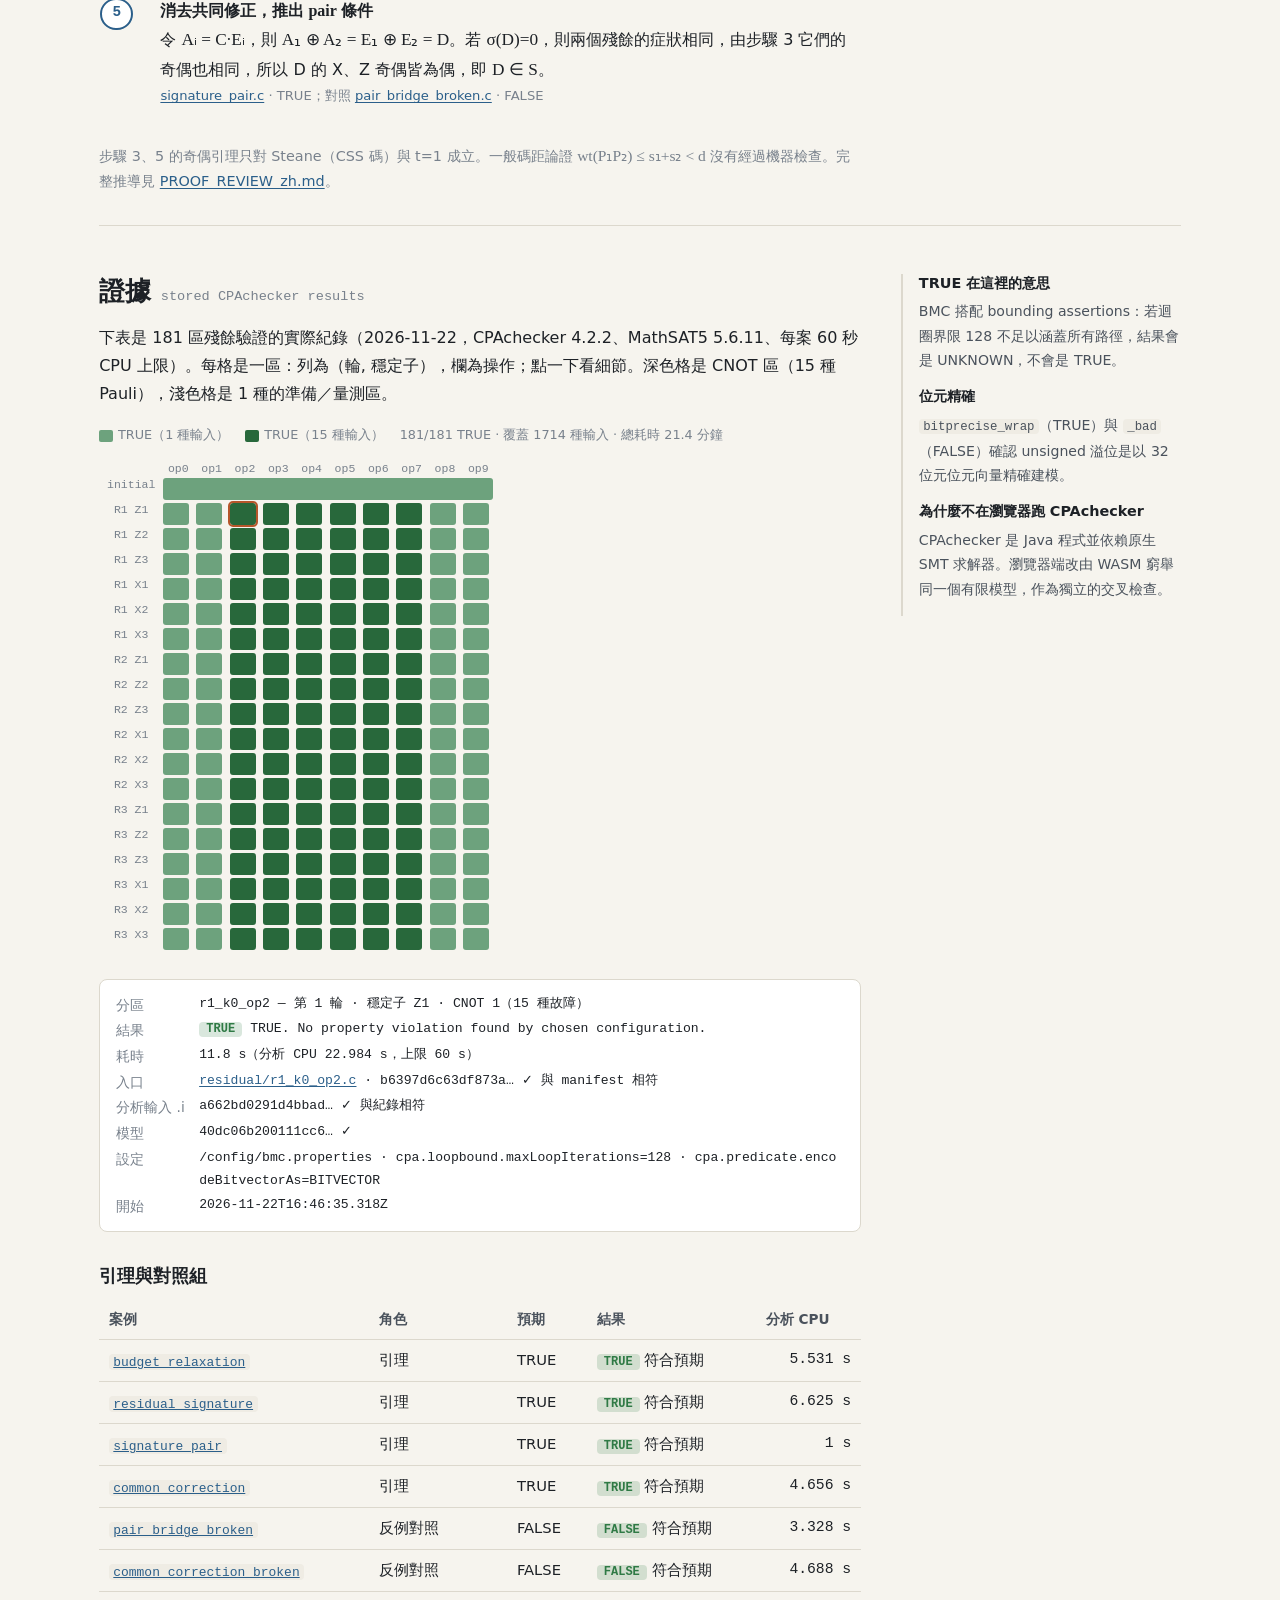
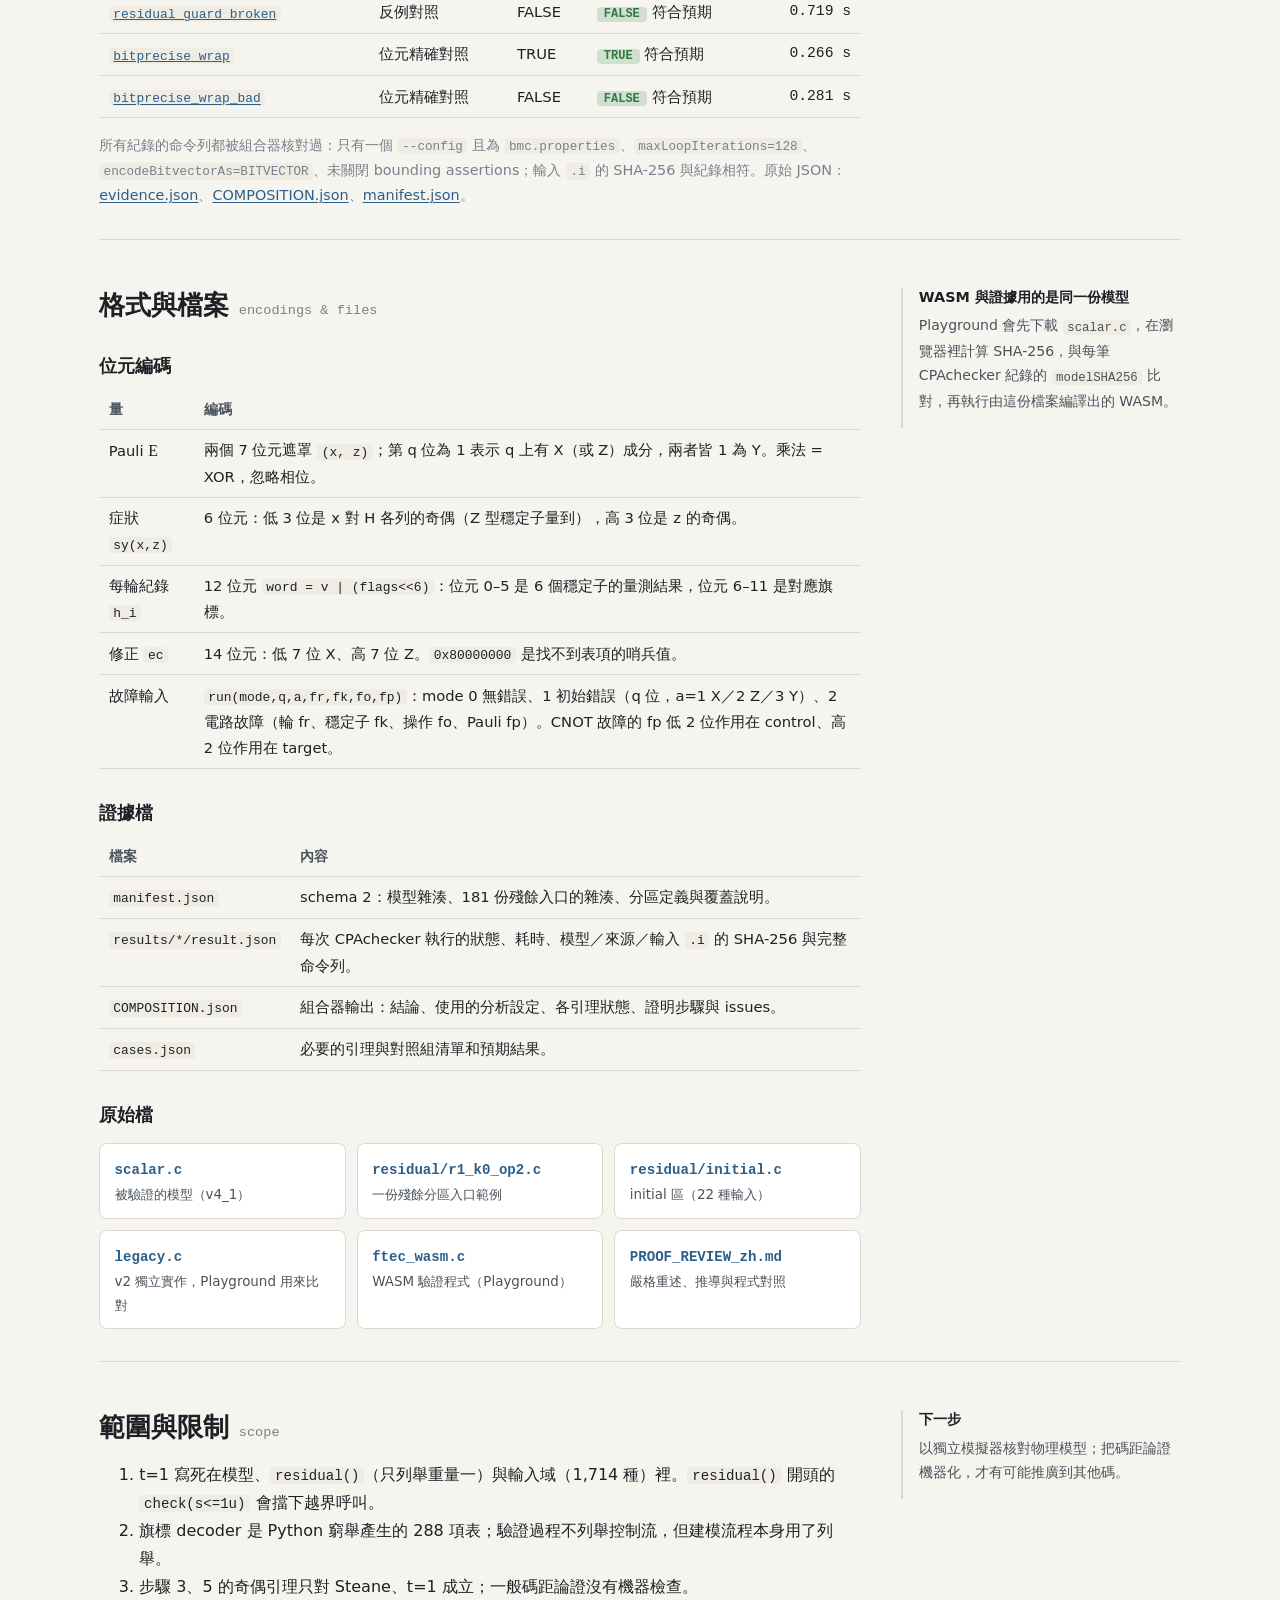
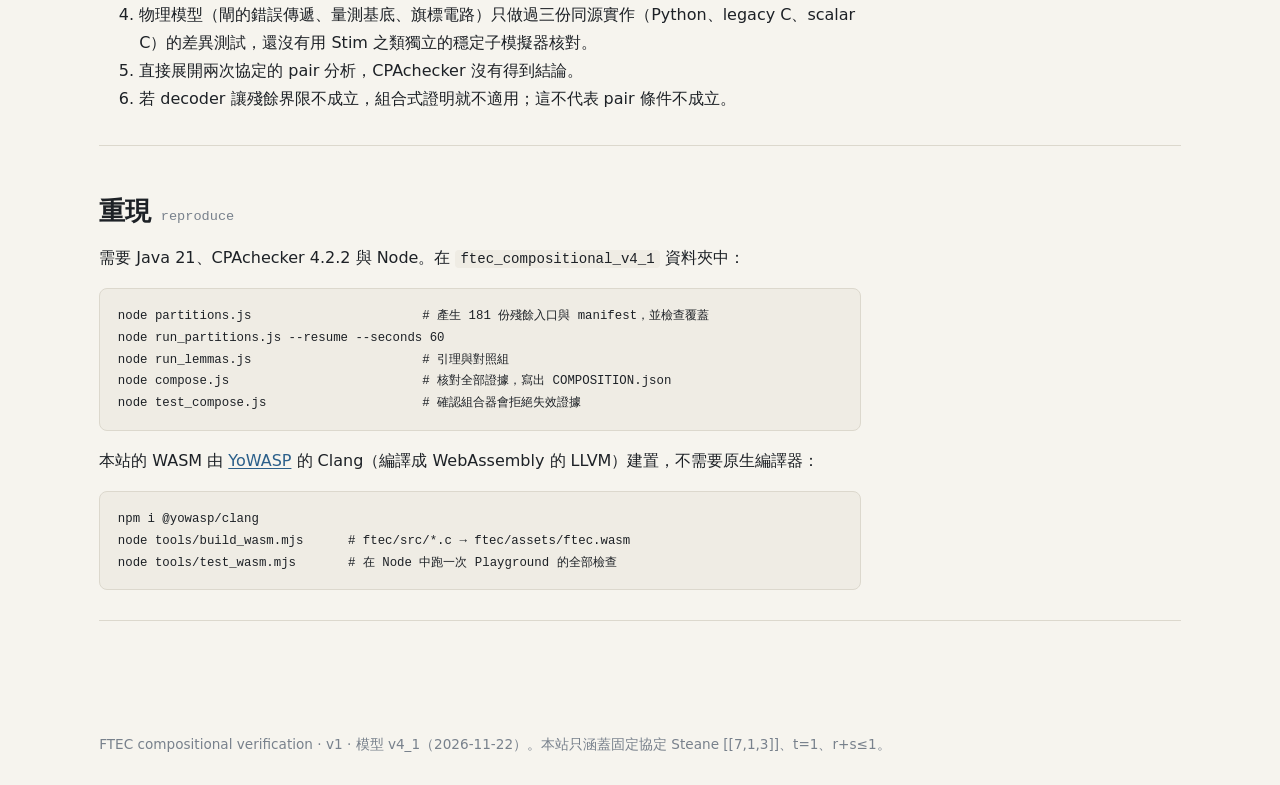
==== commit 6fed34e0: "Show all 7 data qubits in circuit diagram; drop version notes from pair caveat Co-Authored-By: Claud" ====
--- a/ftec/index.html
+++ b/ftec/index.html
@@ -60,7 +60,7 @@
       其中 <span class="math">Eᵢ</span> 是第 i 次執行結束時、修正前的資料 Pauli 錯誤，<span class="math">σ</span> 是理想症狀，<span class="math">S</span> 是穩定子群。Pauli 以 (x, z) 遮罩表示，乘法就是 XOR。
     </div>
     <p>直觀地說：decoder 只看得到觀測，所以兩個觀測相同的執行一定會套用同一個修正。只要它們的錯誤差異不是一個「症狀為零卻不在 S 裡」的邏輯算子，這個共同修正就不會把其中一個執行修成邏輯錯誤。</p>
-    <div class="warnbox"><strong>這不是直接的雙執行模型檢查。</strong>把協定展開兩次的 pair 模型在 CPAchecker 中仍是 UNKNOWN／ERROR（v3 紀錄，沒有改判）。這裡的 TRUE 來自組合式證明：181 份單次執行證據 + 4 條引理，由 <code>compose.js</code> 逐筆核對後接成定理。</div>
+    <div class="warnbox"><strong>這不是直接的雙執行模型檢查。</strong>把協定展開兩次的 pair 模型，CPAchecker 沒有得到結論。這裡的 TRUE 來自組合式證明：181 份單次執行證據 + 4 條引理，由 <code>compose.js</code> 逐筆核對後接成定理。</div>
   </div>
   <aside class="side">
     <h3>合法配置（t=1）</h3>
@@ -83,6 +83,7 @@
     <div class="form-row"><label>顯示穩定子
       <select id="circ-k"><option value="0">Z1 (k=0)</option><option value="1">Z2 (k=1)</option><option value="2">Z3 (k=2)</option><option value="3">X1 (k=3)</option><option value="4">X2 (k=4)</option><option value="5">X3 (k=5)</option></select></label></div>
     <div id="circuit"></div>
+    <p class="note">六個穩定子共用同一套排程（資料、旗標、資料、資料、旗標、資料），差別只在接到哪 4 個資料位元：Z 型與 X 型各自對應 H 的三列，X 型再把 CNOT 的控制與目標對調。圖中只有實線的資料位元會被這個穩定子碰到。</p>
     <h3>終止規則</h3>
     <p>若某輪任一旗標為 1，再做兩輪完整量測後停止，走<strong>旗標分支</strong>；否則連續三輪症狀相同就停止，走<strong>一般分支</strong>。容量上限 8 輪由 <code>check(n&lt;8u)</code> 以 assertion 保護，超出會報錯而不是被裁掉。</p>
     <h3>Decoder</h3>
@@ -198,7 +199,7 @@
       <li>旗標 decoder 是 Python 窮舉產生的 288 項表；驗證過程不列舉控制流，但建模流程本身用了列舉。</li>
       <li>步驟 3、5 的奇偶引理只對 Steane、t=1 成立；一般碼距論證沒有機器檢查。</li>
       <li>物理模型（閘的錯誤傳遞、量測基底、旗標電路）只做過三份同源實作（Python、legacy C、scalar C）的差異測試，還沒有用 Stim 之類獨立的穩定子模擬器核對。</li>
-      <li>直接雙執行的 pair 分析沒有完成，v3 紀錄維持 UNKNOWN／ERROR。</li>
+      <li>直接展開兩次協定的 pair 分析，CPAchecker 沒有得到結論。</li>
       <li>若 decoder 讓殘餘界限不成立，組合式證明就不適用；這不代表 pair 條件不成立。</li>
     </ol>
   </div>
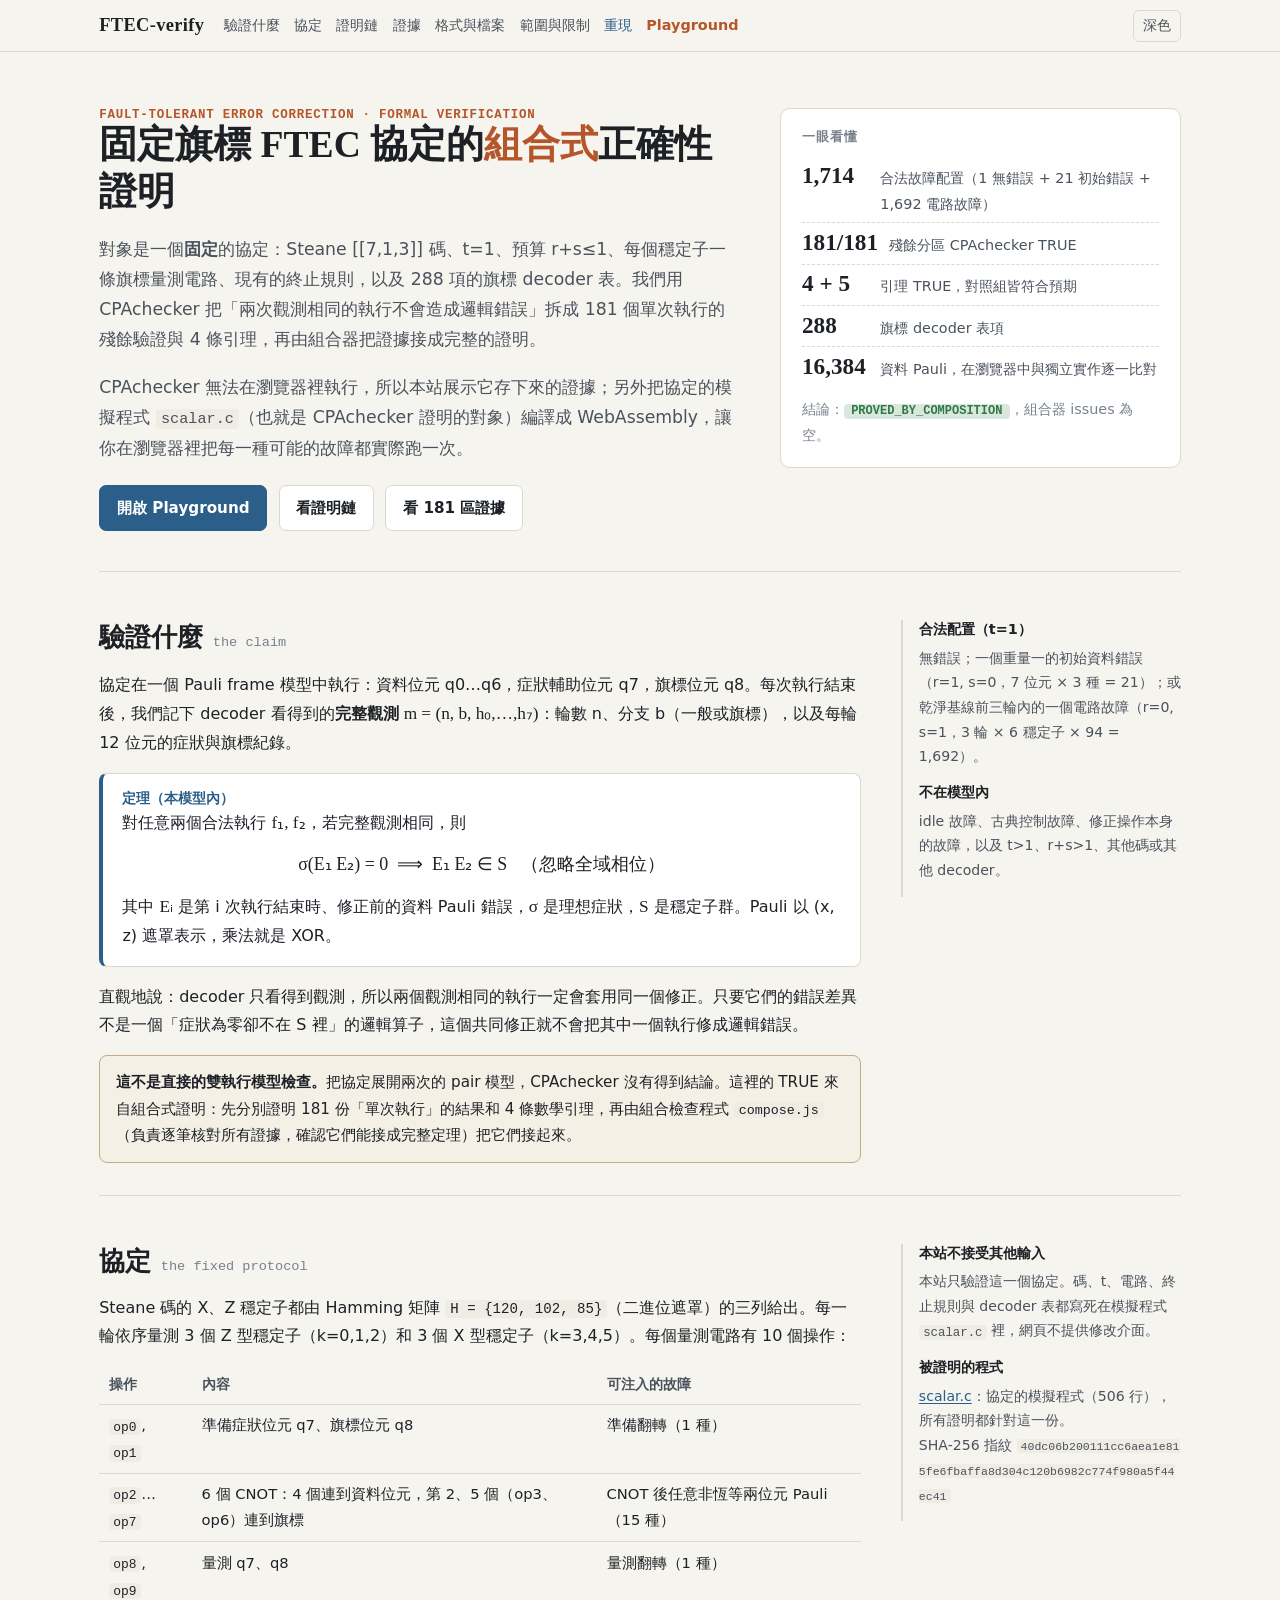
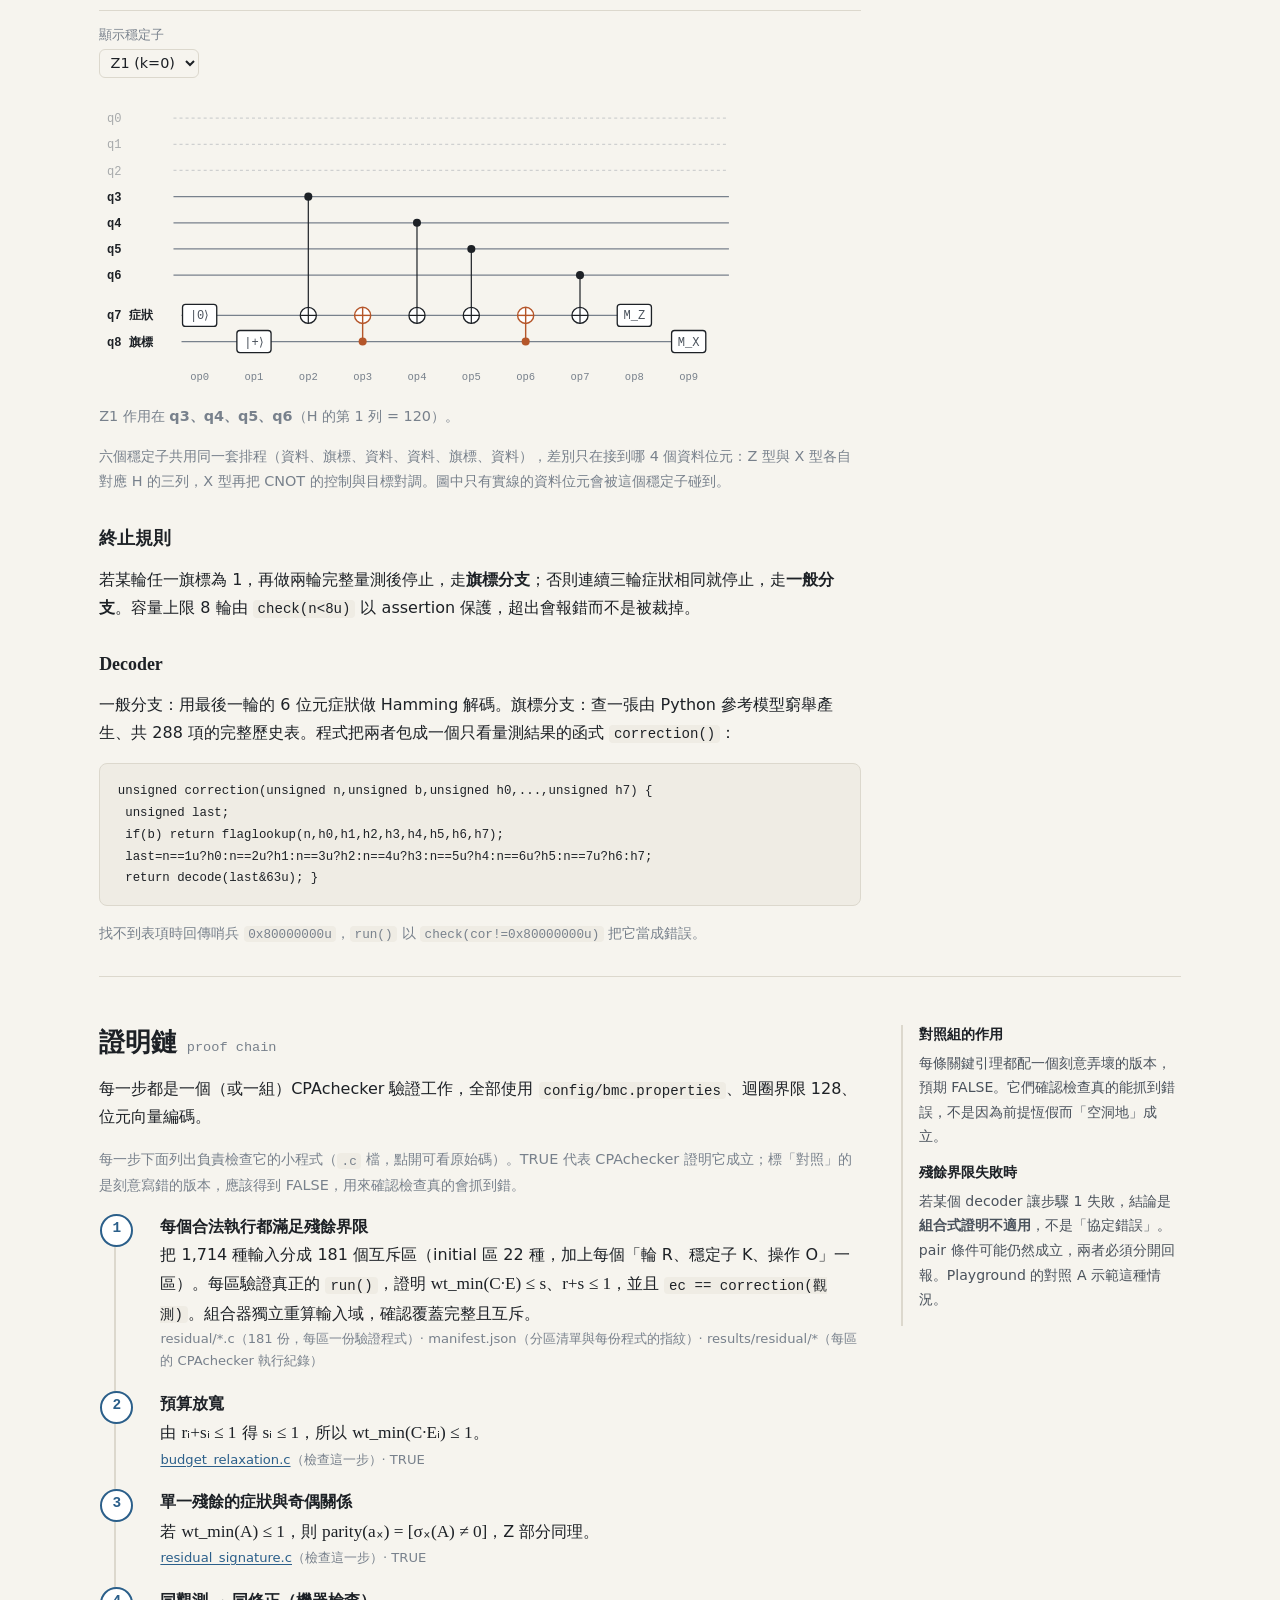
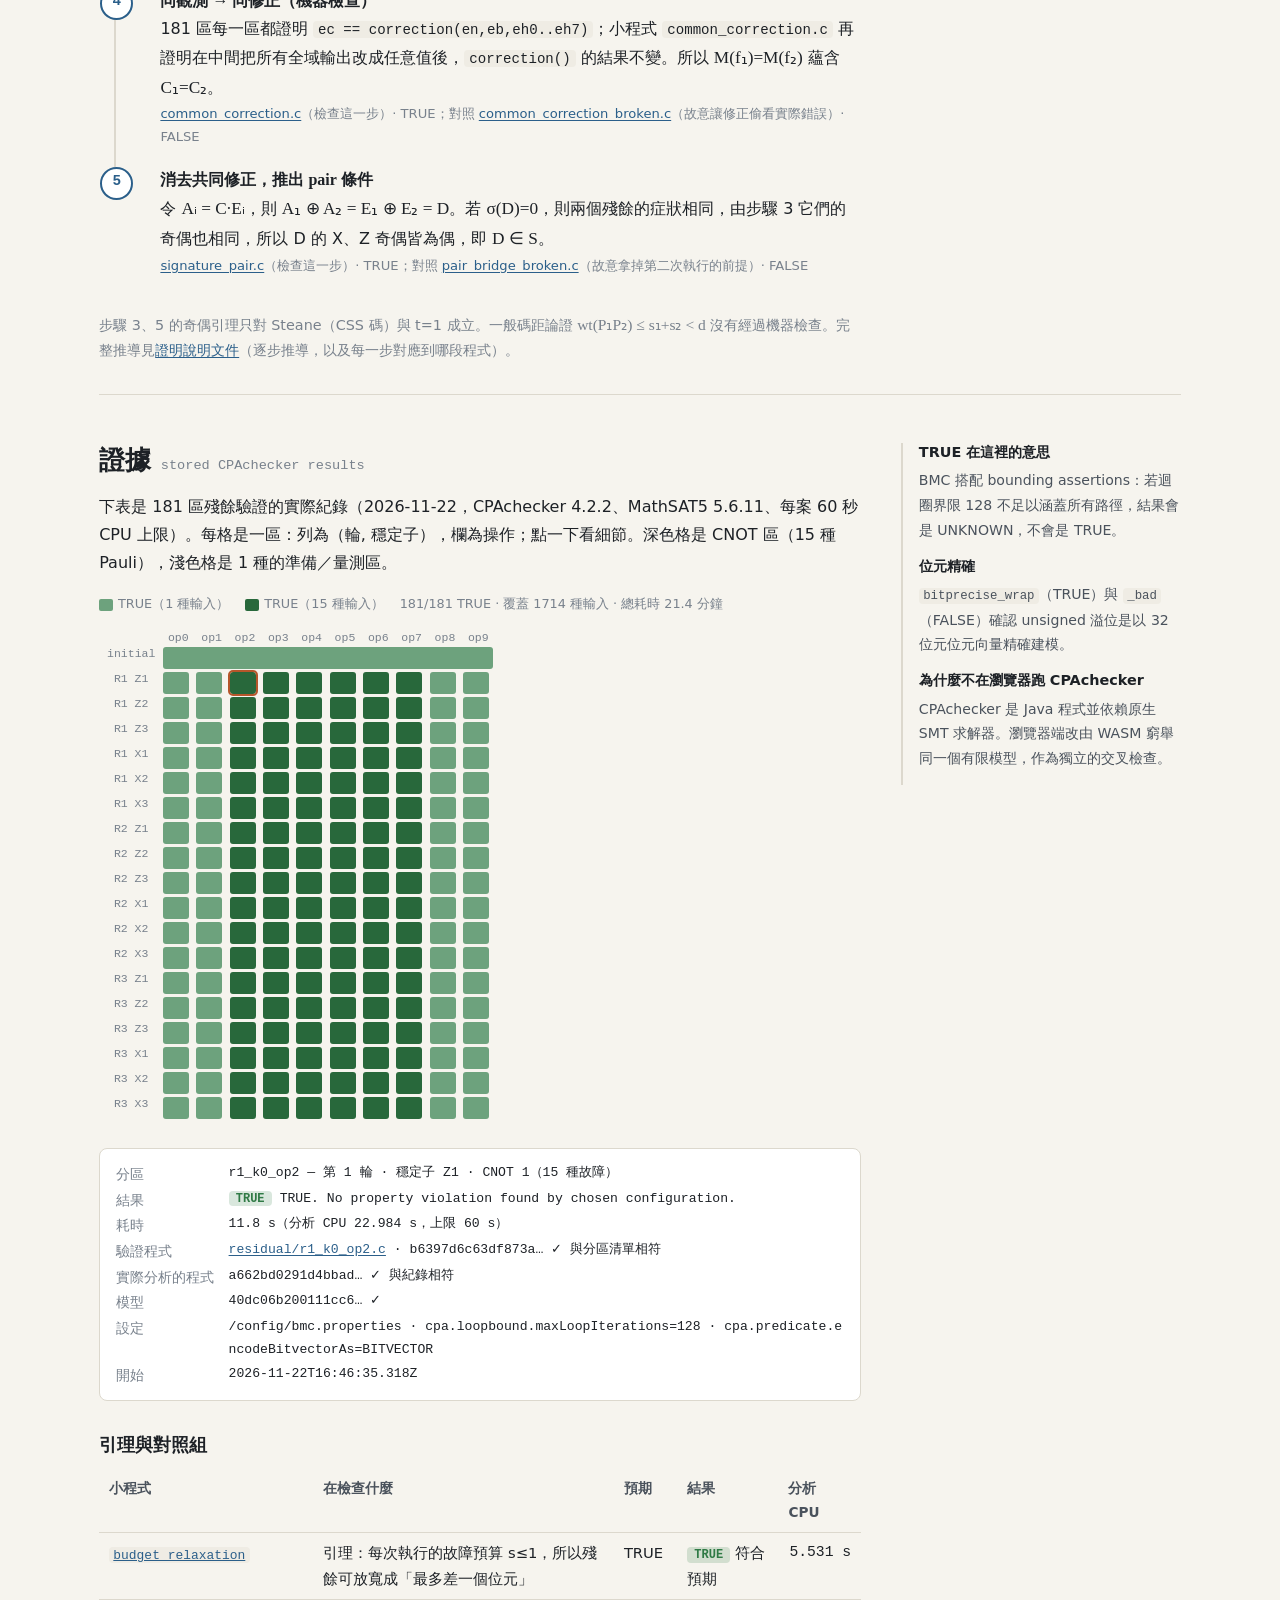
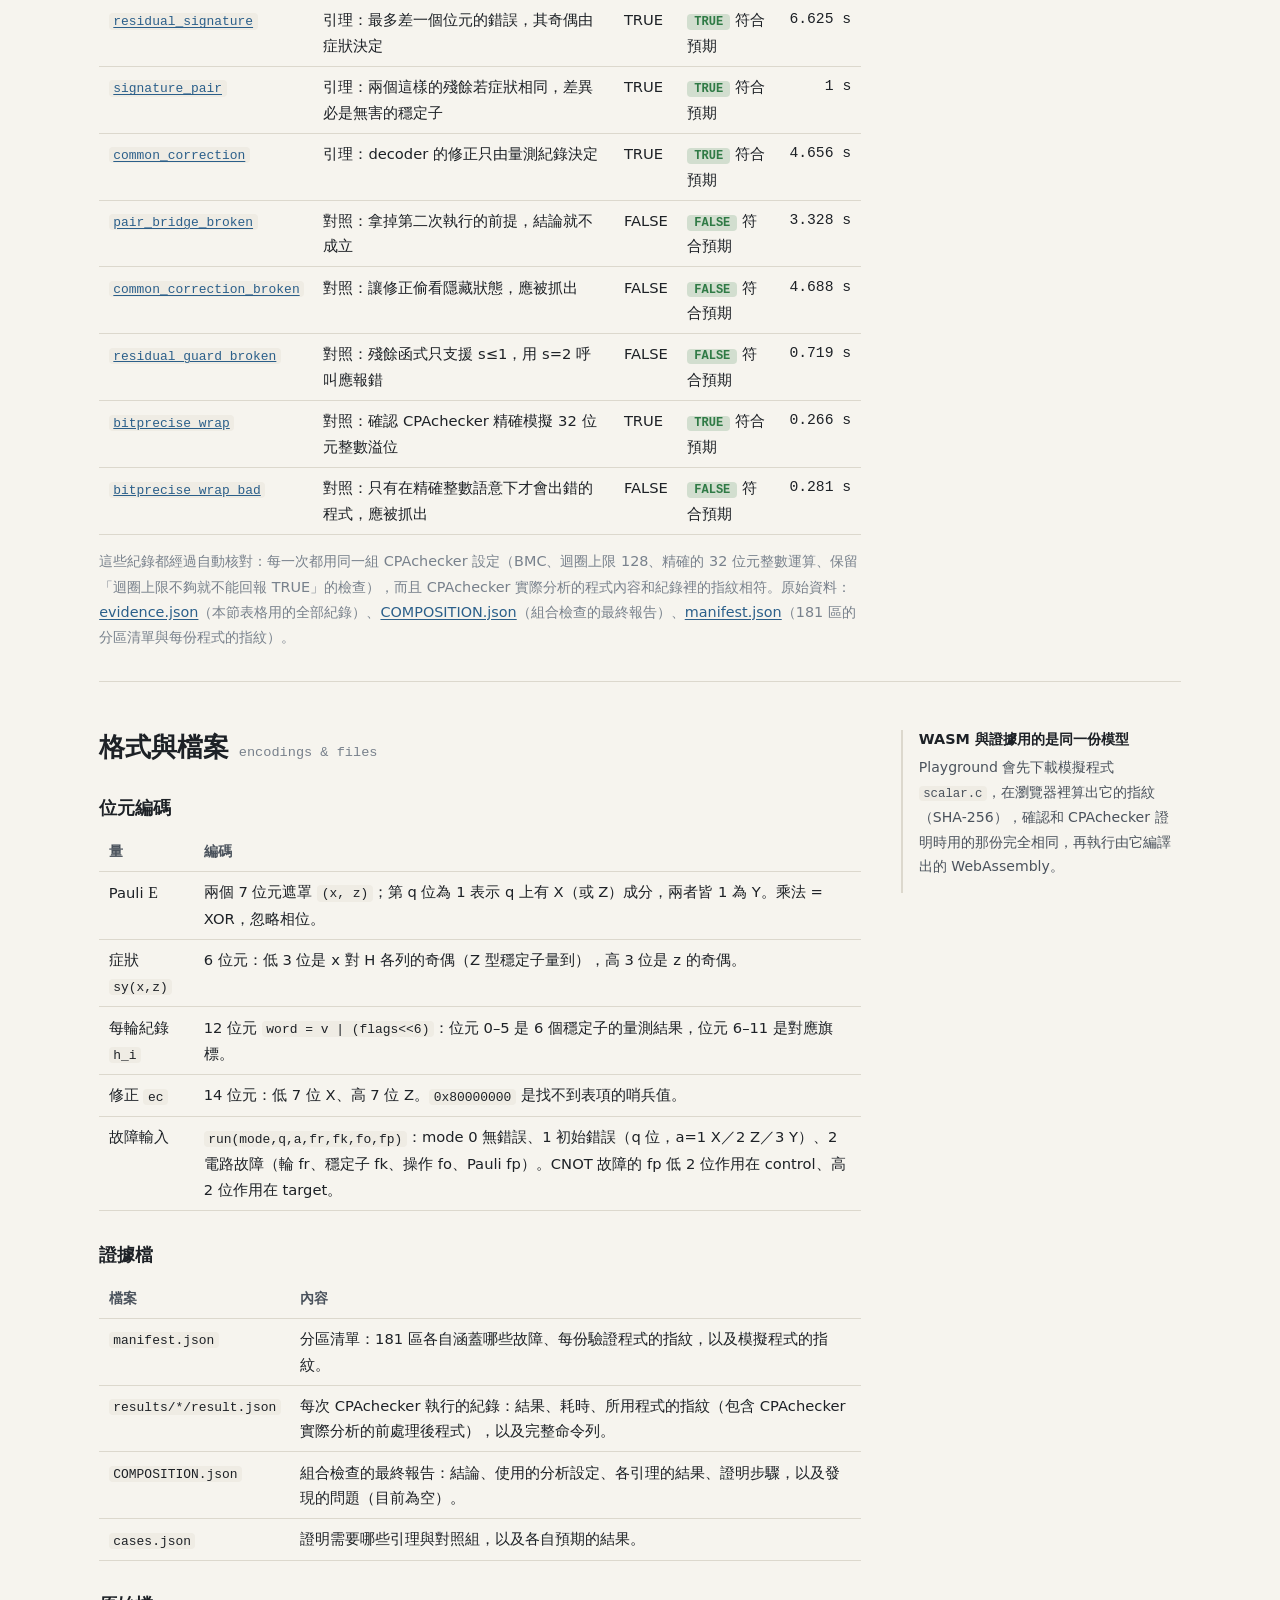
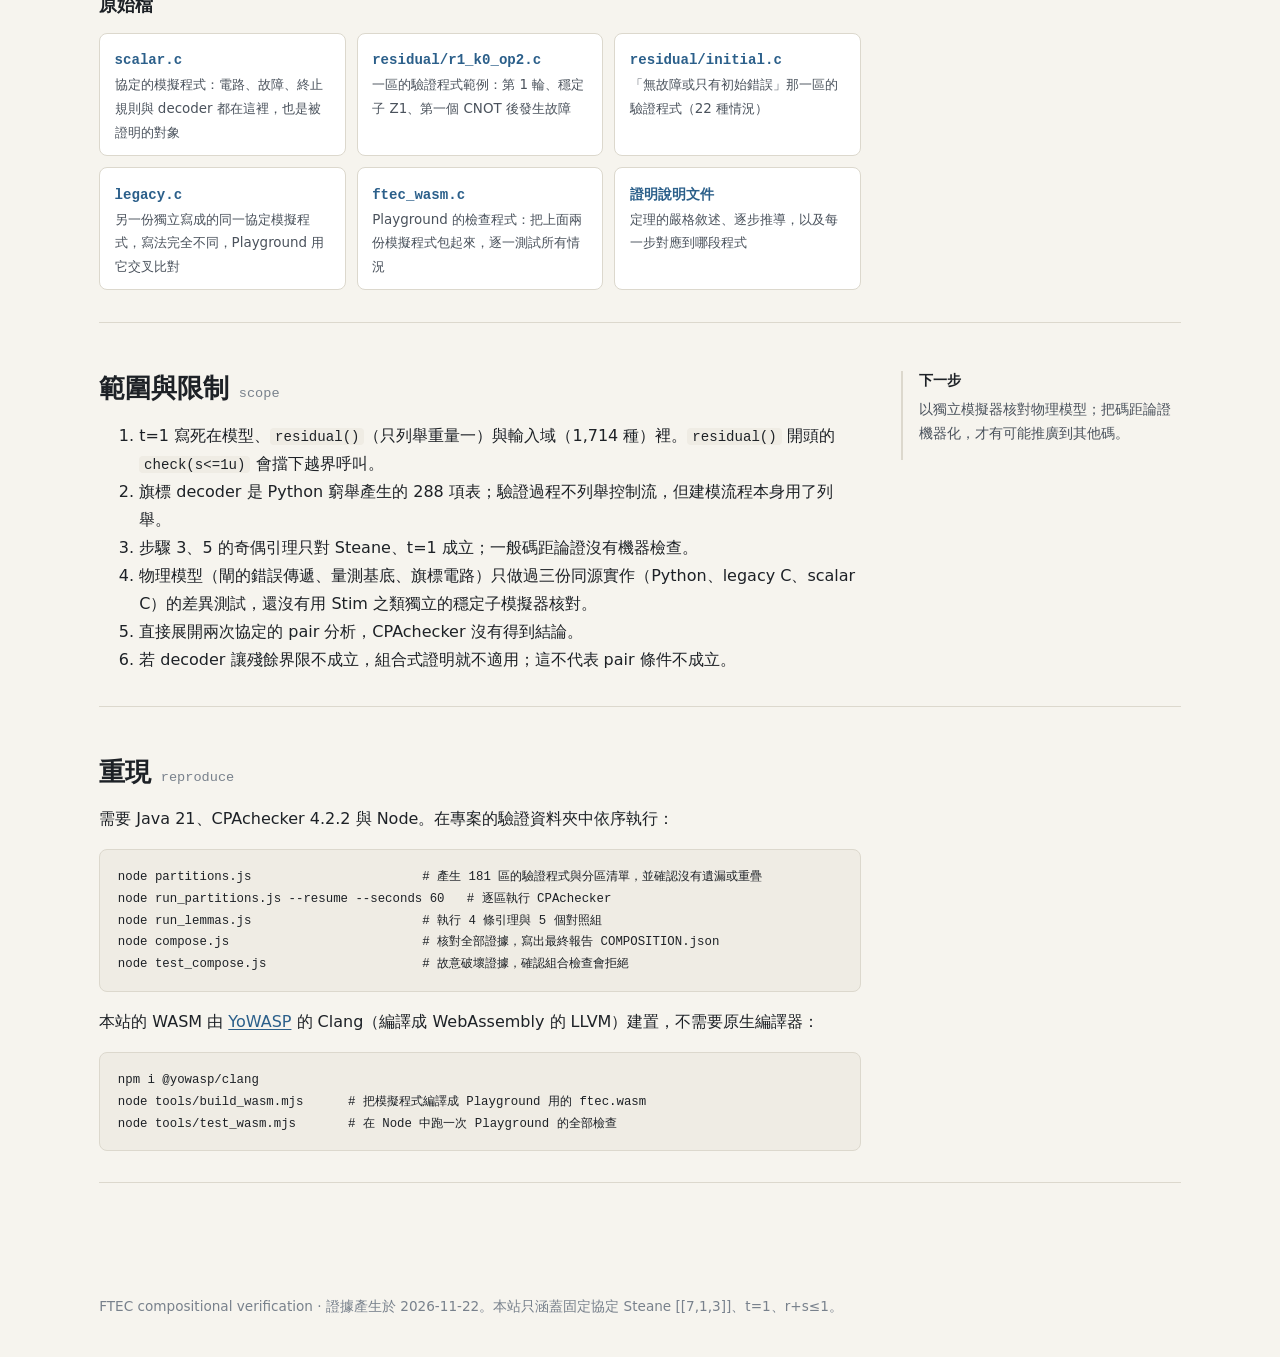
==== commit c16ed3dd: "Plain-language wording, no version labels, explain every file mentioned Co-Authored-By: Claude Opus " ====
--- a/ftec/index.html
+++ b/ftec/index.html
@@ -11,7 +11,7 @@
 <body>
 <a class="skip" href="#main">跳到內容</a>
 <header class="bar"><div class="bar-in">
-  <a class="wordmark" href="#top">FTEC-verify<small>v1</small></a>
+  <a class="wordmark" href="#top">FTEC-verify</a>
   <nav class="nav" aria-label="章節">
     <a href="#checks">驗證什麼</a>
     <a href="#protocol">協定</a>
@@ -31,7 +31,7 @@
     <div class="kicker">Fault-tolerant error correction · formal verification</div>
     <h1>固定旗標 FTEC 協定的<em>組合式</em>正確性證明</h1>
     <p class="lede">對象是一個<strong>固定</strong>的協定：Steane [[7,1,3]] 碼、t=1、預算 r+s≤1、每個穩定子一條旗標量測電路、現有的終止規則，以及 288 項的旗標 decoder 表。我們用 CPAchecker 把「兩次觀測相同的執行不會造成邏輯錯誤」拆成 181 個單次執行的殘餘驗證與 4 條引理，再由組合器把證據接成完整的證明。</p>
-    <p class="lede">CPAchecker 無法在瀏覽器裡執行，所以本站展示它存下來的證據；另外把同一份 <code>scalar.c</code> 編譯成 WebAssembly，讓你在瀏覽器裡把整個有限輸入域重新窮舉一次。</p>
+    <p class="lede">CPAchecker 無法在瀏覽器裡執行，所以本站展示它存下來的證據；另外把協定的模擬程式 <code>scalar.c</code>（也就是 CPAchecker 證明的對象）編譯成 WebAssembly，讓你在瀏覽器裡把每一種可能的故障都實際跑一次。</p>
     <div class="btns">
       <a class="btn primary" href="playground/">開啟 Playground</a>
       <a class="btn" href="#proof">看證明鏈</a>
@@ -60,7 +60,7 @@
       其中 <span class="math">Eᵢ</span> 是第 i 次執行結束時、修正前的資料 Pauli 錯誤，<span class="math">σ</span> 是理想症狀，<span class="math">S</span> 是穩定子群。Pauli 以 (x, z) 遮罩表示，乘法就是 XOR。
     </div>
     <p>直觀地說：decoder 只看得到觀測，所以兩個觀測相同的執行一定會套用同一個修正。只要它們的錯誤差異不是一個「症狀為零卻不在 S 裡」的邏輯算子，這個共同修正就不會把其中一個執行修成邏輯錯誤。</p>
-    <div class="warnbox"><strong>這不是直接的雙執行模型檢查。</strong>把協定展開兩次的 pair 模型，CPAchecker 沒有得到結論。這裡的 TRUE 來自組合式證明：181 份單次執行證據 + 4 條引理，由 <code>compose.js</code> 逐筆核對後接成定理。</div>
+    <div class="warnbox"><strong>這不是直接的雙執行模型檢查。</strong>把協定展開兩次的 pair 模型，CPAchecker 沒有得到結論。這裡的 TRUE 來自組合式證明：先分別證明 181 份「單次執行」的結果和 4 條數學引理，再由組合檢查程式 <code>compose.js</code>（負責逐筆核對所有證據，確認它們能接成完整定理）把它們接起來。</div>
   </div>
   <aside class="side">
     <h3>合法配置（t=1）</h3>
@@ -87,7 +87,7 @@
     <h3>終止規則</h3>
     <p>若某輪任一旗標為 1，再做兩輪完整量測後停止，走<strong>旗標分支</strong>；否則連續三輪症狀相同就停止，走<strong>一般分支</strong>。容量上限 8 輪由 <code>check(n&lt;8u)</code> 以 assertion 保護，超出會報錯而不是被裁掉。</p>
     <h3>Decoder</h3>
-    <p>一般分支：用最後一輪的 6 位元症狀做 Hamming 解碼。旗標分支：查一張由 Python 參考模型窮舉產生、共 288 項的完整歷史表。v4_1 把兩者包成只讀參數的純函式：</p>
+    <p>一般分支：用最後一輪的 6 位元症狀做 Hamming 解碼。旗標分支：查一張由 Python 參考模型窮舉產生、共 288 項的完整歷史表。程式把兩者包成一個只看量測結果的函式 <code>correction()</code>：</p>
 <pre><code>unsigned correction(unsigned n,unsigned b,unsigned h0,...,unsigned h7) {
  unsigned last;
  if(b) return flaglookup(n,h0,h1,h2,h3,h4,h5,h6,h7);
@@ -97,9 +97,9 @@
   </div>
   <aside class="side">
     <h3>本站不接受其他輸入</h3>
-    <p>v1 只驗證這一個協定。碼、t、電路、終止規則與 decoder 表都固定在 <code>scalar.c</code> 裡，網頁不提供修改介面。</p>
-    <h3>模型檔</h3>
-    <p><a href="src/view.html?f=scalar.c">scalar.c</a>（506 行）<br>SHA-256 <code class="mono" style="font-size:.72rem;word-break:break-all">40dc06b200111cc6aea1e815fe6fbaffa8d304c120b6982c774f980a5f44ec41</code></p>
+    <p>本站只驗證這一個協定。碼、t、電路、終止規則與 decoder 表都寫死在模擬程式 <code>scalar.c</code> 裡，網頁不提供修改介面。</p>
+    <h3>被證明的程式</h3>
+    <p><a href="src/view.html?f=scalar.c">scalar.c</a>：協定的模擬程式（506 行），所有證明都針對這一份。<br>SHA-256 指紋 <code class="mono" style="font-size:.72rem;word-break:break-all">40dc06b200111cc6aea1e815fe6fbaffa8d304c120b6982c774f980a5f44ec41</code></p>
   </aside>
 </section>
 
@@ -107,24 +107,25 @@
   <div class="body">
     <h2>證明鏈<span class="en">proof chain</span></h2>
     <p>每一步都是一個（或一組）CPAchecker 驗證工作，全部使用 <code>config/bmc.properties</code>、迴圈界限 128、位元向量編碼。</p>
+    <p class="note">每一步下面列出負責檢查它的小程式（<code>.c</code> 檔，點開可看原始碼）。TRUE 代表 CPAchecker 證明它成立；標「對照」的是刻意寫錯的版本，應該得到 FALSE，用來確認檢查真的會抓到錯。</p>
     <ol class="steps">
       <li><h4>每個合法執行都滿足殘餘界限</h4>
         把 1,714 種輸入分成 181 個互斥區（initial 區 22 種，加上每個「輪 R、穩定子 K、操作 O」一區）。每區驗證真正的 <code>run()</code>，證明 <span class="math">wt_min(C·E) ≤ s</span>、<span class="math">r+s ≤ 1</span>，並且 <code>ec == correction(觀測)</code>。組合器獨立重算輸入域，確認覆蓋完整且互斥。
-        <div class="files">residual/*.c · manifest.json · results/residual/*</div></li>
+        <div class="files">residual/*.c（181 份，每區一份驗證程式）· manifest.json（分區清單與每份程式的指紋）· results/residual/*（每區的 CPAchecker 執行紀錄）</div></li>
       <li><h4>預算放寬</h4>
         由 <span class="math">rᵢ+sᵢ ≤ 1</span> 得 <span class="math">sᵢ ≤ 1</span>，所以 <span class="math">wt_min(C·Eᵢ) ≤ 1</span>。
-        <div class="files"><a href="src/view.html?f=lemmas/budget_relaxation.c">budget_relaxation.c</a> · TRUE</div></li>
+        <div class="files"><a href="src/view.html?f=lemmas/budget_relaxation.c">budget_relaxation.c</a>（檢查這一步）· TRUE</div></li>
       <li><h4>單一殘餘的症狀與奇偶關係</h4>
         若 <span class="math">wt_min(A) ≤ 1</span>，則 <span class="math">parity(aₓ) = [σₓ(A) ≠ 0]</span>，Z 部分同理。
-        <div class="files"><a href="src/view.html?f=lemmas/residual_signature.c">residual_signature.c</a> · TRUE</div></li>
+        <div class="files"><a href="src/view.html?f=lemmas/residual_signature.c">residual_signature.c</a>（檢查這一步）· TRUE</div></li>
       <li><h4>同觀測 → 同修正（機器檢查）</h4>
-        181 區每一區都證明 <code>ec == correction(en,eb,eh0..eh7)</code>；<code>common_correction.c</code> 再證明在中間把所有全域輸出改成任意值後，<code>correction()</code> 的結果不變。所以 <span class="math">M(f₁)=M(f₂)</span> 蘊含 <span class="math">C₁=C₂</span>。
-        <div class="files"><a href="src/view.html?f=lemmas/common_correction.c">common_correction.c</a> · TRUE；對照 <a href="src/view.html?f=lemmas/common_correction_broken.c">common_correction_broken.c</a> · FALSE</div></li>
+        181 區每一區都證明 <code>ec == correction(en,eb,eh0..eh7)</code>；小程式 <code>common_correction.c</code> 再證明在中間把所有全域輸出改成任意值後，<code>correction()</code> 的結果不變。所以 <span class="math">M(f₁)=M(f₂)</span> 蘊含 <span class="math">C₁=C₂</span>。
+        <div class="files"><a href="src/view.html?f=lemmas/common_correction.c">common_correction.c</a>（檢查這一步）· TRUE；對照 <a href="src/view.html?f=lemmas/common_correction_broken.c">common_correction_broken.c</a>（故意讓修正偷看實際錯誤）· FALSE</div></li>
       <li><h4>消去共同修正，推出 pair 條件</h4>
         令 <span class="math">Aᵢ = C·Eᵢ</span>，則 <span class="math">A₁ ⊕ A₂ = E₁ ⊕ E₂ = D</span>。若 <span class="math">σ(D)=0</span>，則兩個殘餘的症狀相同，由步驟 3 它們的奇偶也相同，所以 D 的 X、Z 奇偶皆為偶，即 <span class="math">D ∈ S</span>。
-        <div class="files"><a href="src/view.html?f=lemmas/signature_pair.c">signature_pair.c</a> · TRUE；對照 <a href="src/view.html?f=lemmas/pair_bridge_broken.c">pair_bridge_broken.c</a> · FALSE</div></li>
+        <div class="files"><a href="src/view.html?f=lemmas/signature_pair.c">signature_pair.c</a>（檢查這一步）· TRUE；對照 <a href="src/view.html?f=lemmas/pair_bridge_broken.c">pair_bridge_broken.c</a>（故意拿掉第二次執行的前提）· FALSE</div></li>
     </ol>
-    <p class="note">步驟 3、5 的奇偶引理只對 Steane（CSS 碼）與 t=1 成立。一般碼距論證 <span class="math">wt(P₁P₂) ≤ s₁+s₂ &lt; d</span> 沒有經過機器檢查。完整推導見 <a href="src/view.html?f=PROOF_REVIEW_zh.md">PROOF_REVIEW_zh.md</a>。</p>
+    <p class="note">步驟 3、5 的奇偶引理只對 Steane（CSS 碼）與 t=1 成立。一般碼距論證 <span class="math">wt(P₁P₂) ≤ s₁+s₂ &lt; d</span> 沒有經過機器檢查。完整推導見<a href="src/view.html?f=PROOF_REVIEW_zh.md">證明說明文件</a>（逐步推導，以及每一步對應到哪段程式）。</p>
   </div>
   <aside class="side">
     <h3>對照組的作用</h3>
@@ -142,8 +143,8 @@
     <div class="grid-wrap"><table class="pgrid" id="pgrid"></table></div>
     <div class="detail" id="pdetail">載入證據中…</div>
     <h3>引理與對照組</h3>
-    <table id="ltable"><tr><th>案例</th><th>角色</th><th>預期</th><th>結果</th><th>分析 CPU</th></tr></table>
-    <p class="note">所有紀錄的命令列都被組合器核對過：只有一個 <code>--config</code> 且為 <code>bmc.properties</code>、<code>maxLoopIterations=128</code>、<code>encodeBitvectorAs=BITVECTOR</code>、未關閉 bounding assertions；輸入 <code>.i</code> 的 SHA-256 與紀錄相符。原始 JSON：<a href="data/evidence.json">evidence.json</a>、<a href="src/view.html?f=COMPOSITION.json">COMPOSITION.json</a>、<a href="src/view.html?f=manifest.json">manifest.json</a>。</p>
+    <table id="ltable"><tr><th>小程式</th><th>在檢查什麼</th><th>預期</th><th>結果</th><th>分析 CPU</th></tr></table>
+    <p class="note">這些紀錄都經過自動核對：每一次都用同一組 CPAchecker 設定（BMC、迴圈上限 128、精確的 32 位元整數運算、保留「迴圈上限不夠就不能回報 TRUE」的檢查），而且 CPAchecker 實際分析的程式內容和紀錄裡的指紋相符。原始資料：<a href="data/evidence.json">evidence.json</a>（本節表格用的全部紀錄）、<a href="src/view.html?f=COMPOSITION.json">COMPOSITION.json</a>（組合檢查的最終報告）、<a href="src/view.html?f=manifest.json">manifest.json</a>（181 區的分區清單與每份程式的指紋）。</p>
   </div>
   <aside class="side">
     <h3>TRUE 在這裡的意思</h3>
@@ -170,24 +171,24 @@
     <h3>證據檔</h3>
     <table>
       <tr><th>檔案</th><th>內容</th></tr>
-      <tr><td><code>manifest.json</code></td><td>schema 2：模型雜湊、181 份殘餘入口的雜湊、分區定義與覆蓋說明。</td></tr>
-      <tr><td><code>results/*/result.json</code></td><td>每次 CPAchecker 執行的狀態、耗時、模型／來源／輸入 <code>.i</code> 的 SHA-256 與完整命令列。</td></tr>
-      <tr><td><code>COMPOSITION.json</code></td><td>組合器輸出：結論、使用的分析設定、各引理狀態、證明步驟與 issues。</td></tr>
-      <tr><td><code>cases.json</code></td><td>必要的引理與對照組清單和預期結果。</td></tr>
+      <tr><td><code>manifest.json</code></td><td>分區清單：181 區各自涵蓋哪些故障、每份驗證程式的指紋，以及模擬程式的指紋。</td></tr>
+      <tr><td><code>results/*/result.json</code></td><td>每次 CPAchecker 執行的紀錄：結果、耗時、所用程式的指紋（包含 CPAchecker 實際分析的前處理後程式），以及完整命令列。</td></tr>
+      <tr><td><code>COMPOSITION.json</code></td><td>組合檢查的最終報告：結論、使用的分析設定、各引理的結果、證明步驟，以及發現的問題（目前為空）。</td></tr>
+      <tr><td><code>cases.json</code></td><td>證明需要哪些引理與對照組，以及各自預期的結果。</td></tr>
     </table>
     <h3>原始檔</h3>
     <div class="files-list">
-      <a class="doc" href="src/view.html?f=scalar.c"><b>scalar.c</b><span>被驗證的模型（v4_1）</span></a>
-      <a class="doc" href="src/view.html?f=residual/r1_k0_op2.c"><b>residual/r1_k0_op2.c</b><span>一份殘餘分區入口範例</span></a>
-      <a class="doc" href="src/view.html?f=residual/initial.c"><b>residual/initial.c</b><span>initial 區（22 種輸入）</span></a>
-      <a class="doc" href="src/view.html?f=legacy.c"><b>legacy.c</b><span>v2 獨立實作，Playground 用來比對</span></a>
-      <a class="doc" href="src/view.html?f=ftec_wasm.c"><b>ftec_wasm.c</b><span>WASM 驗證程式（Playground）</span></a>
-      <a class="doc" href="src/view.html?f=PROOF_REVIEW_zh.md"><b>PROOF_REVIEW_zh.md</b><span>嚴格重述、推導與程式對照</span></a>
+      <a class="doc" href="src/view.html?f=scalar.c"><b>scalar.c</b><span>協定的模擬程式：電路、故障、終止規則與 decoder 都在這裡，也是被證明的對象</span></a>
+      <a class="doc" href="src/view.html?f=residual/r1_k0_op2.c"><b>residual/r1_k0_op2.c</b><span>一區的驗證程式範例：第 1 輪、穩定子 Z1、第一個 CNOT 後發生故障</span></a>
+      <a class="doc" href="src/view.html?f=residual/initial.c"><b>residual/initial.c</b><span>「無故障或只有初始錯誤」那一區的驗證程式（22 種情況）</span></a>
+      <a class="doc" href="src/view.html?f=legacy.c"><b>legacy.c</b><span>另一份獨立寫成的同一協定模擬程式，寫法完全不同，Playground 用它交叉比對</span></a>
+      <a class="doc" href="src/view.html?f=ftec_wasm.c"><b>ftec_wasm.c</b><span>Playground 的檢查程式：把上面兩份模擬程式包起來，逐一測試所有情況</span></a>
+      <a class="doc" href="src/view.html?f=PROOF_REVIEW_zh.md"><b>證明說明文件</b><span>定理的嚴格敘述、逐步推導，以及每一步對應到哪段程式</span></a>
     </div>
   </div>
   <aside class="side">
     <h3>WASM 與證據用的是同一份模型</h3>
-    <p>Playground 會先下載 <code>scalar.c</code>，在瀏覽器裡計算 SHA-256，與每筆 CPAchecker 紀錄的 <code>modelSHA256</code> 比對，再執行由這份檔案編譯出的 WASM。</p>
+    <p>Playground 會先下載模擬程式 <code>scalar.c</code>，在瀏覽器裡算出它的指紋（SHA-256），確認和 CPAchecker 證明時用的那份完全相同，再執行由它編譯出的 WebAssembly。</p>
   </aside>
 </section>
 
@@ -209,21 +210,21 @@
 <section class="chapter" id="repro">
   <div class="body">
     <h2>重現<span class="en">reproduce</span></h2>
-    <p>需要 Java 21、CPAchecker 4.2.2 與 Node。在 <code>ftec_compositional_v4_1</code> 資料夾中：</p>
-<pre><code>node partitions.js                       # 產生 181 份殘餘入口與 manifest，並檢查覆蓋
-node run_partitions.js --resume --seconds 60
-node run_lemmas.js                       # 引理與對照組
-node compose.js                          # 核對全部證據，寫出 COMPOSITION.json
-node test_compose.js                     # 確認組合器會拒絕失效證據</code></pre>
+    <p>需要 Java 21、CPAchecker 4.2.2 與 Node。在專案的驗證資料夾中依序執行：</p>
+<pre><code>node partitions.js                       # 產生 181 區的驗證程式與分區清單，並確認沒有遺漏或重疊
+node run_partitions.js --resume --seconds 60   # 逐區執行 CPAchecker
+node run_lemmas.js                       # 執行 4 條引理與 5 個對照組
+node compose.js                          # 核對全部證據，寫出最終報告 COMPOSITION.json
+node test_compose.js                     # 故意破壞證據，確認組合檢查會拒絕</code></pre>
     <p>本站的 WASM 由 <a href="https://yowasp.org/">YoWASP</a> 的 Clang（編譯成 WebAssembly 的 LLVM）建置，不需要原生編譯器：</p>
 <pre><code>npm i @yowasp/clang
-node tools/build_wasm.mjs      # ftec/src/*.c → ftec/assets/ftec.wasm
+node tools/build_wasm.mjs      # 把模擬程式編譯成 Playground 用的 ftec.wasm
 node tools/test_wasm.mjs       # 在 Node 中跑一次 Playground 的全部檢查</code></pre>
   </div>
   <aside class="side"></aside>
 </section>
 </main>
-<footer>FTEC compositional verification · v1 · 模型 v4_1（2026-11-22）。本站只涵蓋固定協定 Steane [[7,1,3]]、t=1、r+s≤1。</footer>
+<footer>FTEC compositional verification · 證據產生於 2026-11-22。本站只涵蓋固定協定 Steane [[7,1,3]]、t=1、r+s≤1。</footer>
 
 <script type="module">
 import { drawCircuit } from './assets/circuit.js';
@@ -259,19 +260,29 @@
   detail.innerHTML = `<dl><dt>分區</dt><dd>${p.id} — ${what}</dd>
     <dt>結果</dt><dd><span class="tag ok">${p.status}</span> ${p.verdictLine ?? ''}</dd>
     <dt>耗時</dt><dd>${p.elapsedSeconds.toFixed(1)} s（分析 CPU ${p.analysisCPUSeconds ?? '–'} s，上限 ${p.timeLimitSeconds} s）</dd>
-    <dt>入口</dt><dd><a href="src/view.html?f=residual/${p.id}.c">residual/${p.id}.c</a> · ${p.sourceSHA256.slice(0, 16)}… ${p.sourceHashMatches ? '✓ 與 manifest 相符' : '✗'}</dd>
-    <dt>分析輸入 .i</dt><dd>${p.inputSHA256.slice(0, 16)}… ${p.inputHashMatches ? '✓ 與紀錄相符' : '✗'}</dd>
+    <dt>驗證程式</dt><dd><a href="src/view.html?f=residual/${p.id}.c">residual/${p.id}.c</a> · ${p.sourceSHA256.slice(0, 16)}… ${p.sourceHashMatches ? '✓ 與分區清單相符' : '✗'}</dd>
+    <dt>實際分析的程式</dt><dd>${p.inputSHA256.slice(0, 16)}… ${p.inputHashMatches ? '✓ 與紀錄相符' : '✗'}</dd>
     <dt>模型</dt><dd>${p.modelSHA256.slice(0, 16)}… ${p.modelSHA256 === ev.modelSHA256 ? '✓' : '✗'}</dd>
     <dt>設定</dt><dd>${p.config} · ${p.options.join(' · ')}</dd>
     <dt>開始</dt><dd>${p.started}</dd></dl>`;
 };
 grid.addEventListener('click', e => { const b = e.target.closest('.cell'); if (b) show(b.dataset.id); });
 show('r1_k0_op2');
-const role = { 'lemma': '引理', 'negative control': '反例對照', 'bit-precision control': '位元精確對照' };
+const what = {
+  budget_relaxation: '引理：每次執行的故障預算 s≤1，所以殘餘可放寬成「最多差一個位元」',
+  residual_signature: '引理：最多差一個位元的錯誤，其奇偶由症狀決定',
+  signature_pair: '引理：兩個這樣的殘餘若症狀相同，差異必是無害的穩定子',
+  common_correction: '引理：decoder 的修正只由量測紀錄決定',
+  pair_bridge_broken: '對照：拿掉第二次執行的前提，結論就不成立',
+  common_correction_broken: '對照：讓修正偷看隱藏狀態，應被抓出',
+  residual_guard_broken: '對照：殘餘函式只支援 s≤1，用 s=2 呼叫應報錯',
+  bitprecise_wrap: '對照：確認 CPAchecker 精確模擬 32 位元整數溢位',
+  bitprecise_wrap_bad: '對照：只有在精確整數語意下才會出錯的程式，應被抓出',
+};
 const lt = document.getElementById('ltable');
 for (const l of ev.lemmas) {
   const cls = l.asExpected ? 'ok' : 'bad';
-  lt.insertAdjacentHTML('beforeend', `<tr><td><a href="src/view.html?f=lemmas/${l.name}.c"><code>${l.name}</code></a></td><td>${role[l.role] ?? l.role}</td><td>${l.expected}</td>
+  lt.insertAdjacentHTML('beforeend', `<tr><td><a href="src/view.html?f=lemmas/${l.name}.c"><code>${l.name}</code></a></td><td>${what[l.name] ?? l.role}</td><td>${l.expected}</td>
     <td><span class="tag ${cls}">${l.status}</span>${l.asExpected ? ' 符合預期' : ' 不符預期'}</td><td class="num">${l.analysisCPUSeconds ?? '–'} s</td></tr>`);
 }
 </script>
--- a/ftec/assets/style.css
+++ b/ftec/assets/style.css
@@ -72,7 +72,7 @@
 table { border-collapse: collapse; width: 100%; font-size: .92rem; margin: .8rem 0; }
 th, td { text-align: left; padding: .45rem .6rem; border-bottom: 1px solid var(--line); vertical-align: top; }
 th { font-weight: 600; color: var(--ink-2); font-size: .85rem; }
-td.num { font-family: var(--mono); text-align: right; }
+td.num { font-family: var(--mono); text-align: right; white-space: nowrap; }
 .tag { display: inline-block; font: 600 .75rem var(--mono); padding: .05rem .45rem; border-radius: 4px; background: var(--chip); color: var(--ink-2); }
 .tag.ok { background: color-mix(in srgb, var(--ok) 18%, transparent); color: var(--ok); }
 .tag.bad { background: color-mix(in srgb, var(--bad) 18%, transparent); color: var(--bad); }
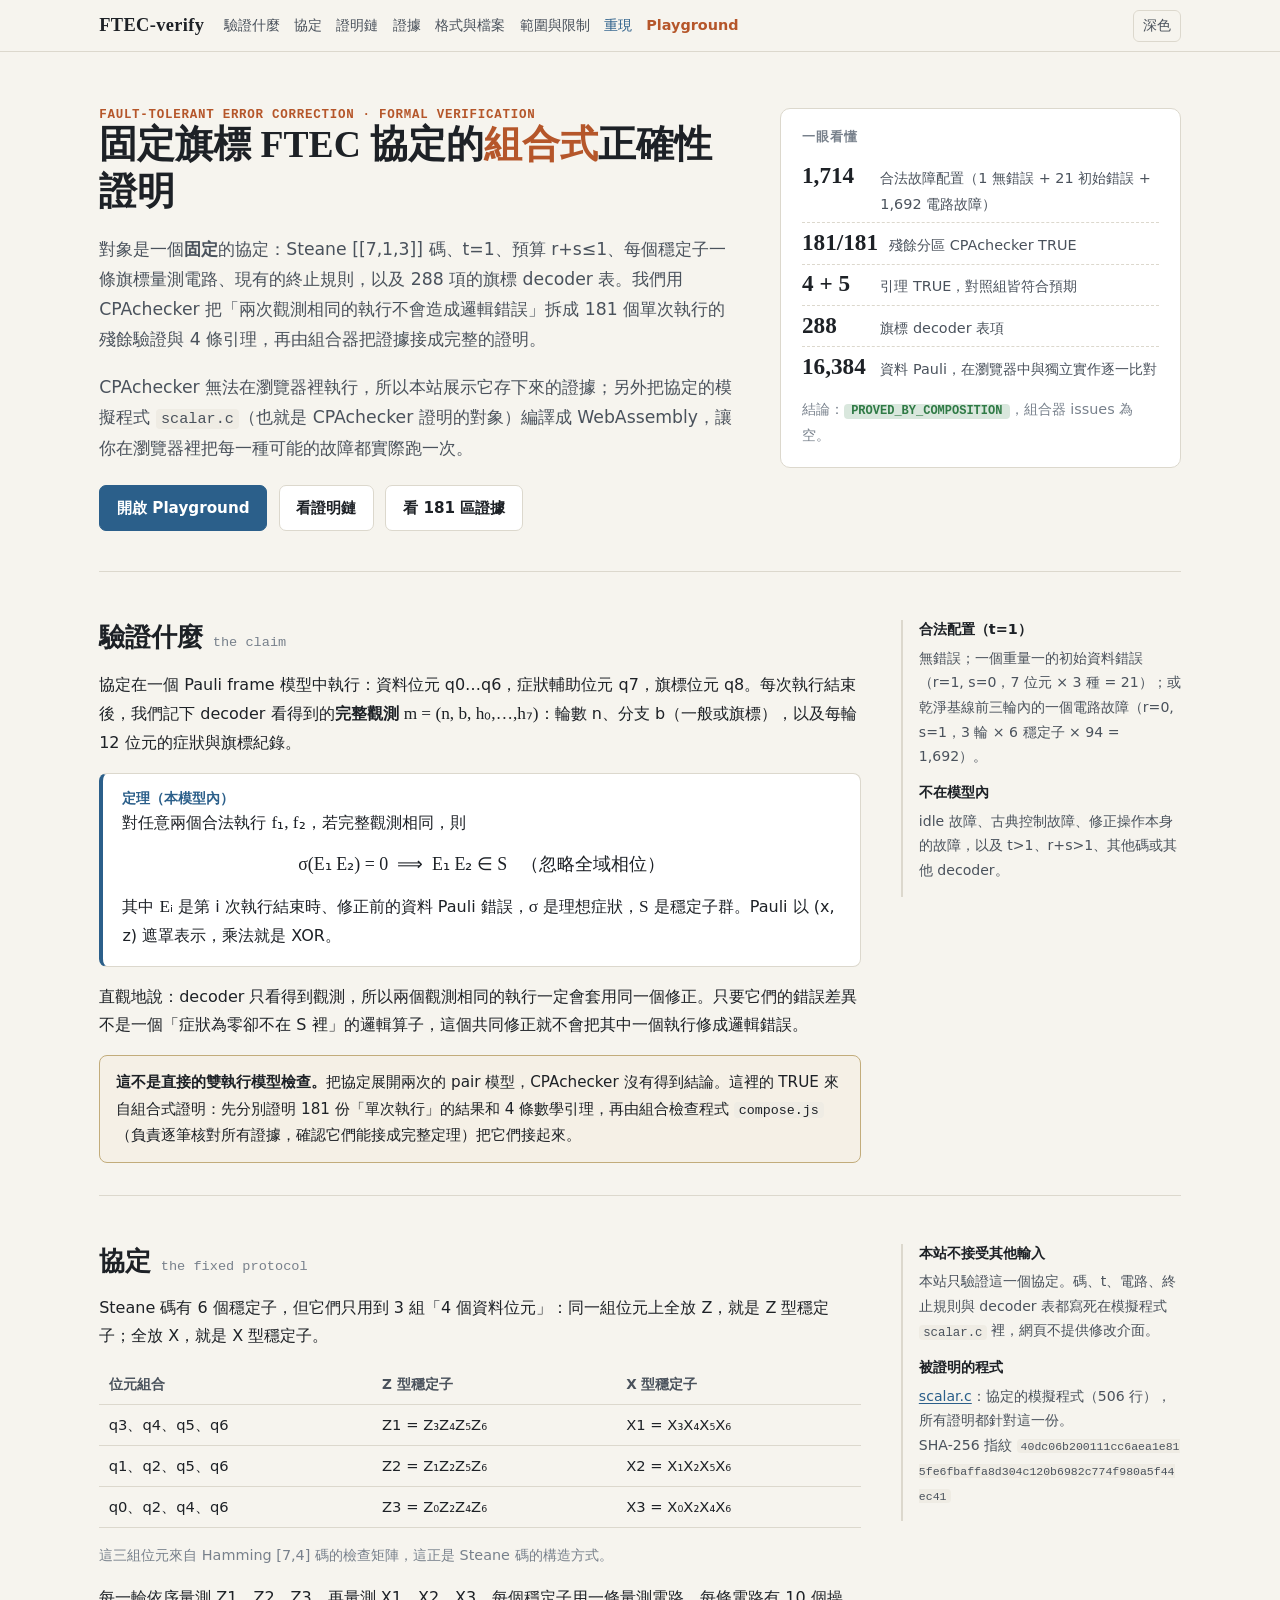
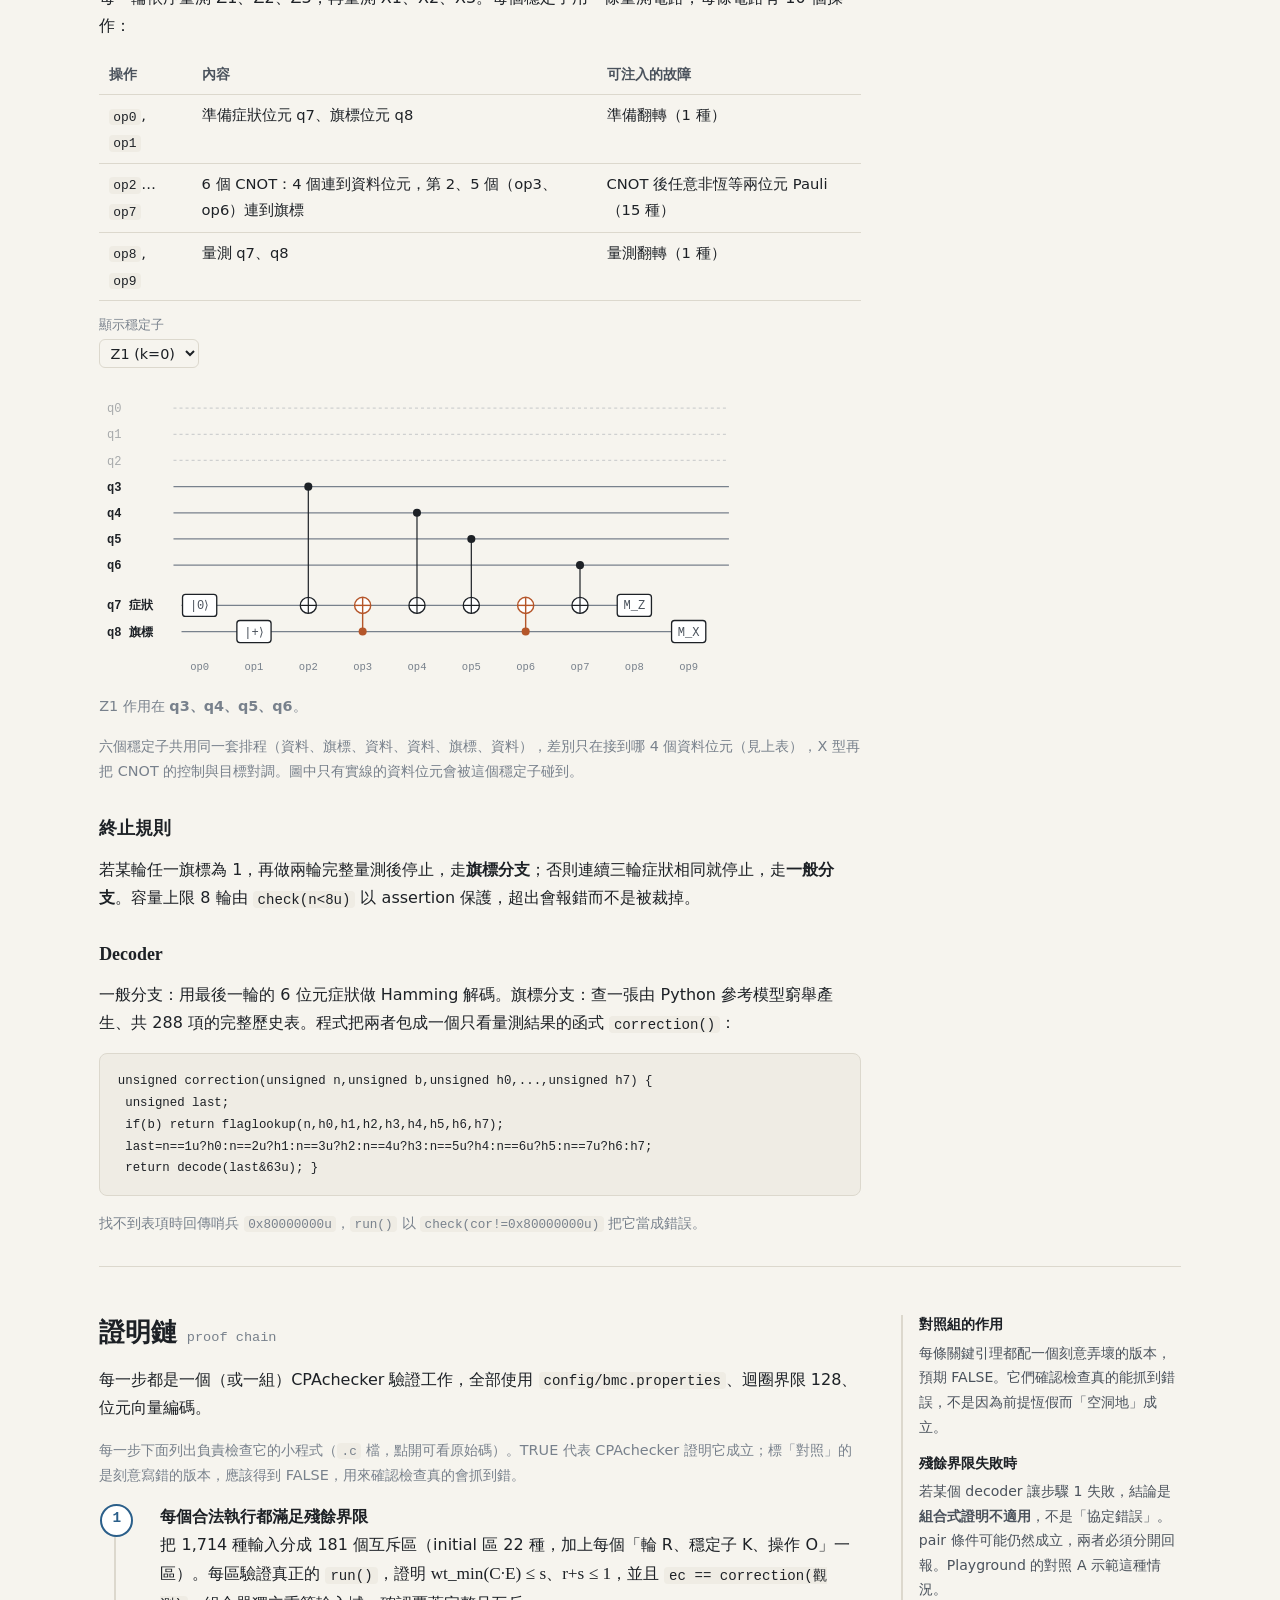
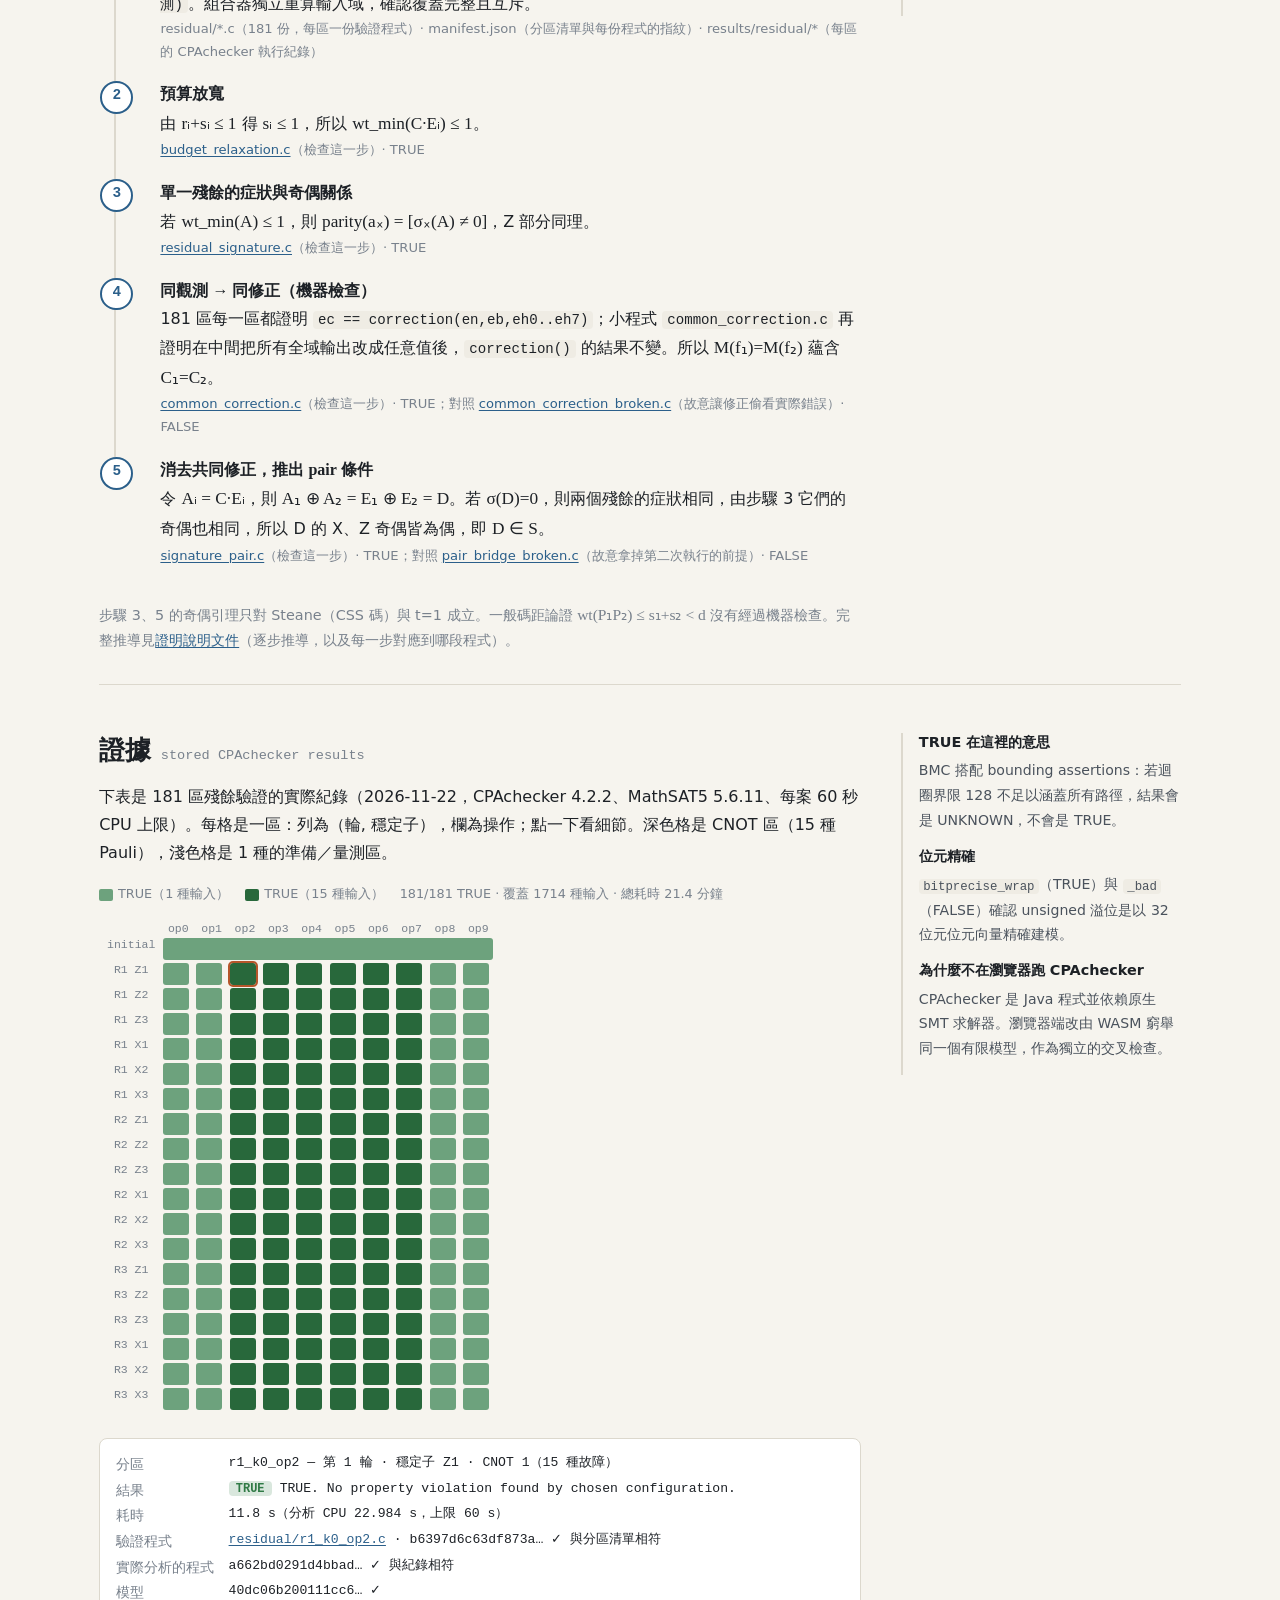
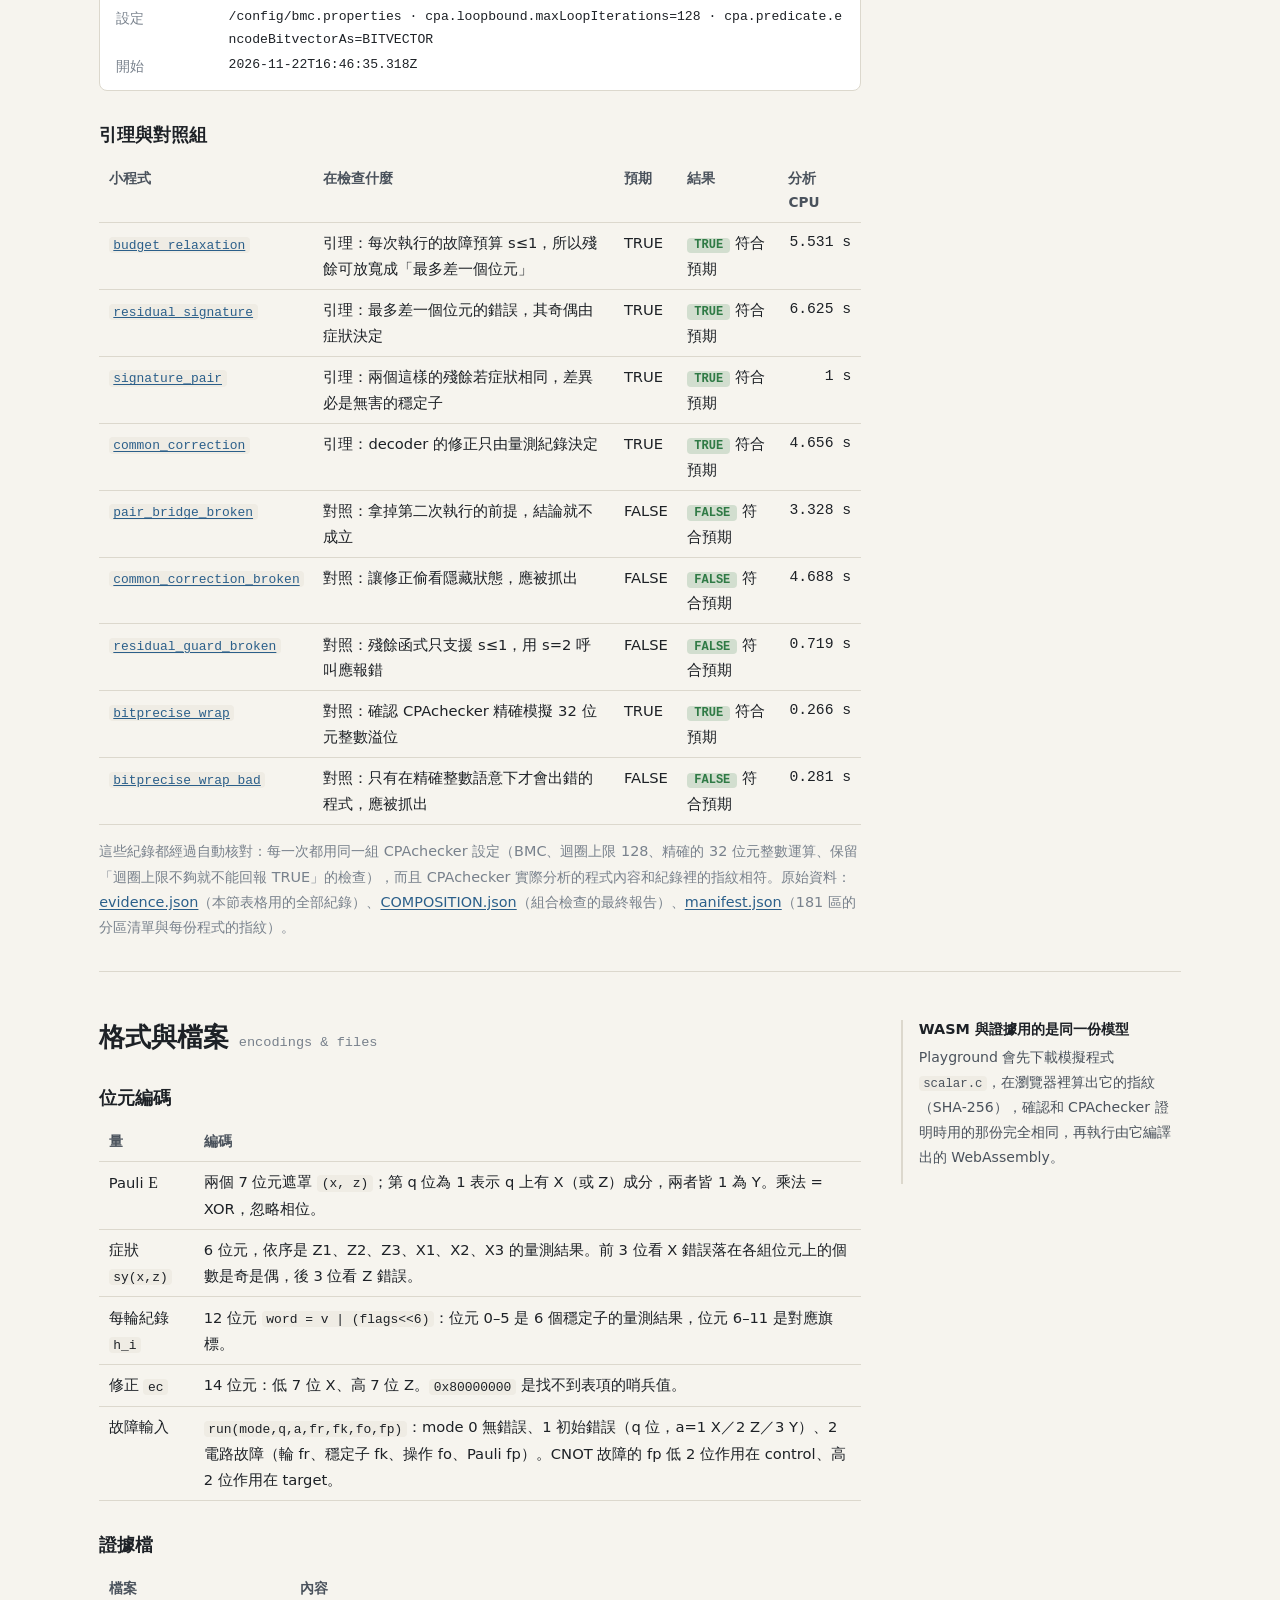
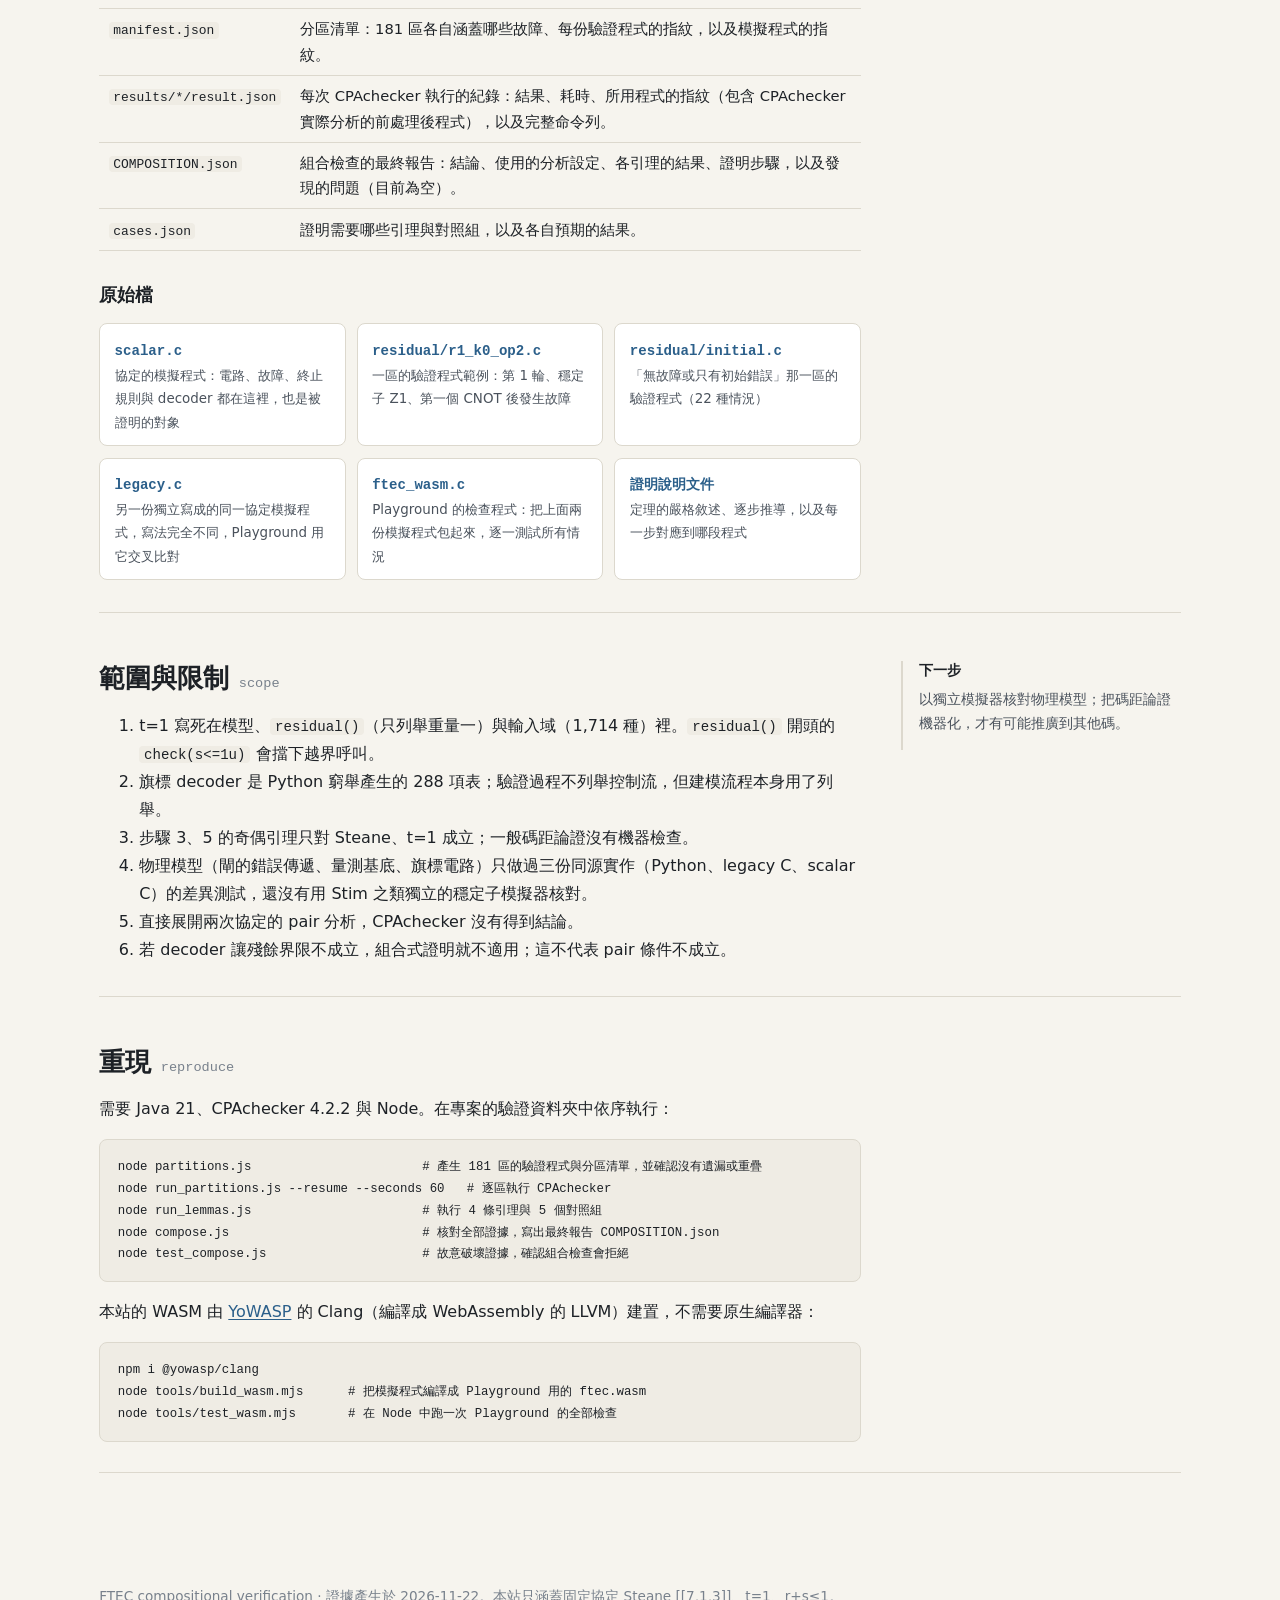
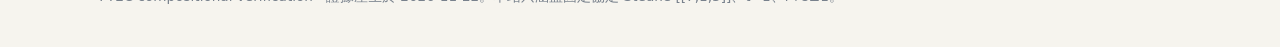
==== commit 82c782c7: "Explain Steane stabilizers as qubit groups instead of binary masks Co-Authored-By: Claude Opus 5.5 <" ====
--- a/ftec/index.html
+++ b/ftec/index.html
@@ -73,7 +73,15 @@
 <section class="chapter" id="protocol">
   <div class="body">
     <h2>協定<span class="en">the fixed protocol</span></h2>
-    <p>Steane 碼的 X、Z 穩定子都由 Hamming 矩陣 <code>H = {120, 102, 85}</code>（二進位遮罩）的三列給出。每一輪依序量測 3 個 Z 型穩定子（k=0,1,2）和 3 個 X 型穩定子（k=3,4,5）。每個量測電路有 10 個操作：</p>
+    <p>Steane 碼有 6 個穩定子，但它們只用到 3 組「4 個資料位元」：同一組位元上全放 Z，就是 Z 型穩定子；全放 X，就是 X 型穩定子。</p>
+    <table>
+      <tr><th>位元組合</th><th>Z 型穩定子</th><th>X 型穩定子</th></tr>
+      <tr><td>q3、q4、q5、q6</td><td>Z1 = Z₃Z₄Z₅Z₆</td><td>X1 = X₃X₄X₅X₆</td></tr>
+      <tr><td>q1、q2、q5、q6</td><td>Z2 = Z₁Z₂Z₅Z₆</td><td>X2 = X₁X₂X₅X₆</td></tr>
+      <tr><td>q0、q2、q4、q6</td><td>Z3 = Z₀Z₂Z₄Z₆</td><td>X3 = X₀X₂X₄X₆</td></tr>
+    </table>
+    <p class="note">這三組位元來自 Hamming [7,4] 碼的檢查矩陣，這正是 Steane 碼的構造方式。</p>
+    <p>每一輪依序量測 Z1、Z2、Z3，再量測 X1、X2、X3。每個穩定子用一條量測電路，每條電路有 10 個操作：</p>
     <table>
       <tr><th>操作</th><th>內容</th><th>可注入的故障</th></tr>
       <tr><td><code>op0</code>, <code>op1</code></td><td>準備症狀位元 q7、旗標位元 q8</td><td>準備翻轉（1 種）</td></tr>
@@ -83,7 +91,7 @@
     <div class="form-row"><label>顯示穩定子
       <select id="circ-k"><option value="0">Z1 (k=0)</option><option value="1">Z2 (k=1)</option><option value="2">Z3 (k=2)</option><option value="3">X1 (k=3)</option><option value="4">X2 (k=4)</option><option value="5">X3 (k=5)</option></select></label></div>
     <div id="circuit"></div>
-    <p class="note">六個穩定子共用同一套排程（資料、旗標、資料、資料、旗標、資料），差別只在接到哪 4 個資料位元：Z 型與 X 型各自對應 H 的三列，X 型再把 CNOT 的控制與目標對調。圖中只有實線的資料位元會被這個穩定子碰到。</p>
+    <p class="note">六個穩定子共用同一套排程（資料、旗標、資料、資料、旗標、資料），差別只在接到哪 4 個資料位元（見上表），X 型再把 CNOT 的控制與目標對調。圖中只有實線的資料位元會被這個穩定子碰到。</p>
     <h3>終止規則</h3>
     <p>若某輪任一旗標為 1，再做兩輪完整量測後停止，走<strong>旗標分支</strong>；否則連續三輪症狀相同就停止，走<strong>一般分支</strong>。容量上限 8 輪由 <code>check(n&lt;8u)</code> 以 assertion 保護，超出會報錯而不是被裁掉。</p>
     <h3>Decoder</h3>
@@ -163,7 +171,7 @@
     <table>
       <tr><th>量</th><th>編碼</th></tr>
       <tr><td>Pauli <span class="math">E</span></td><td>兩個 7 位元遮罩 <code>(x, z)</code>；第 q 位為 1 表示 q 上有 X（或 Z）成分，兩者皆 1 為 Y。乘法 = XOR，忽略相位。</td></tr>
-      <tr><td>症狀 <code>sy(x,z)</code></td><td>6 位元：低 3 位是 x 對 H 各列的奇偶（Z 型穩定子量到），高 3 位是 z 的奇偶。</td></tr>
+      <tr><td>症狀 <code>sy(x,z)</code></td><td>6 位元，依序是 Z1、Z2、Z3、X1、X2、X3 的量測結果。前 3 位看 X 錯誤落在各組位元上的個數是奇是偶，後 3 位看 Z 錯誤。</td></tr>
       <tr><td>每輪紀錄 <code>h_i</code></td><td>12 位元 <code>word = v | (flags&lt;&lt;6)</code>：位元 0–5 是 6 個穩定子的量測結果，位元 6–11 是對應旗標。</td></tr>
       <tr><td>修正 <code>ec</code></td><td>14 位元：低 7 位 X、高 7 位 Z。<code>0x80000000</code> 是找不到表項的哨兵值。</td></tr>
       <tr><td>故障輸入</td><td><code>run(mode,q,a,fr,fk,fo,fp)</code>：mode 0 無錯誤、1 初始錯誤（q 位，a=1 X／2 Z／3 Y）、2 電路故障（輪 fr、穩定子 fk、操作 fo、Pauli fp）。CNOT 故障的 fp 低 2 位作用在 control、高 2 位作用在 target。</td></tr>
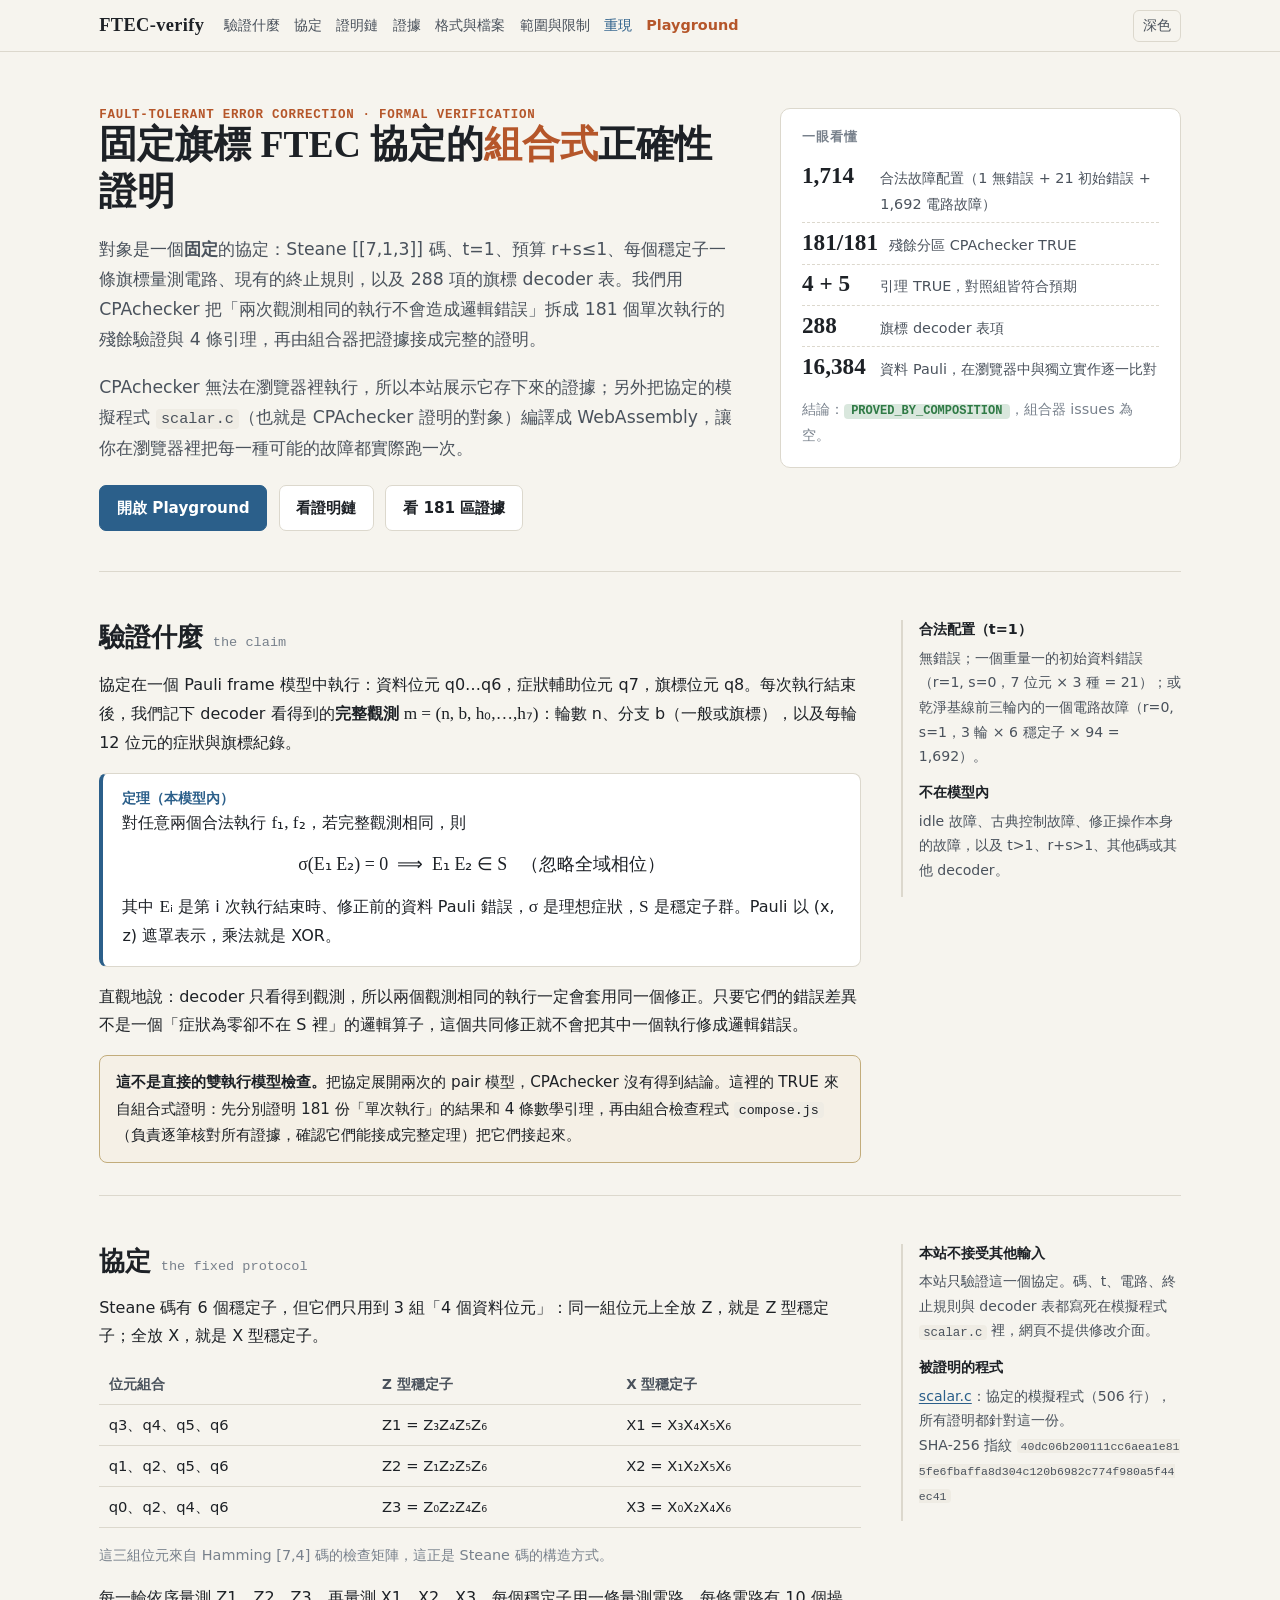
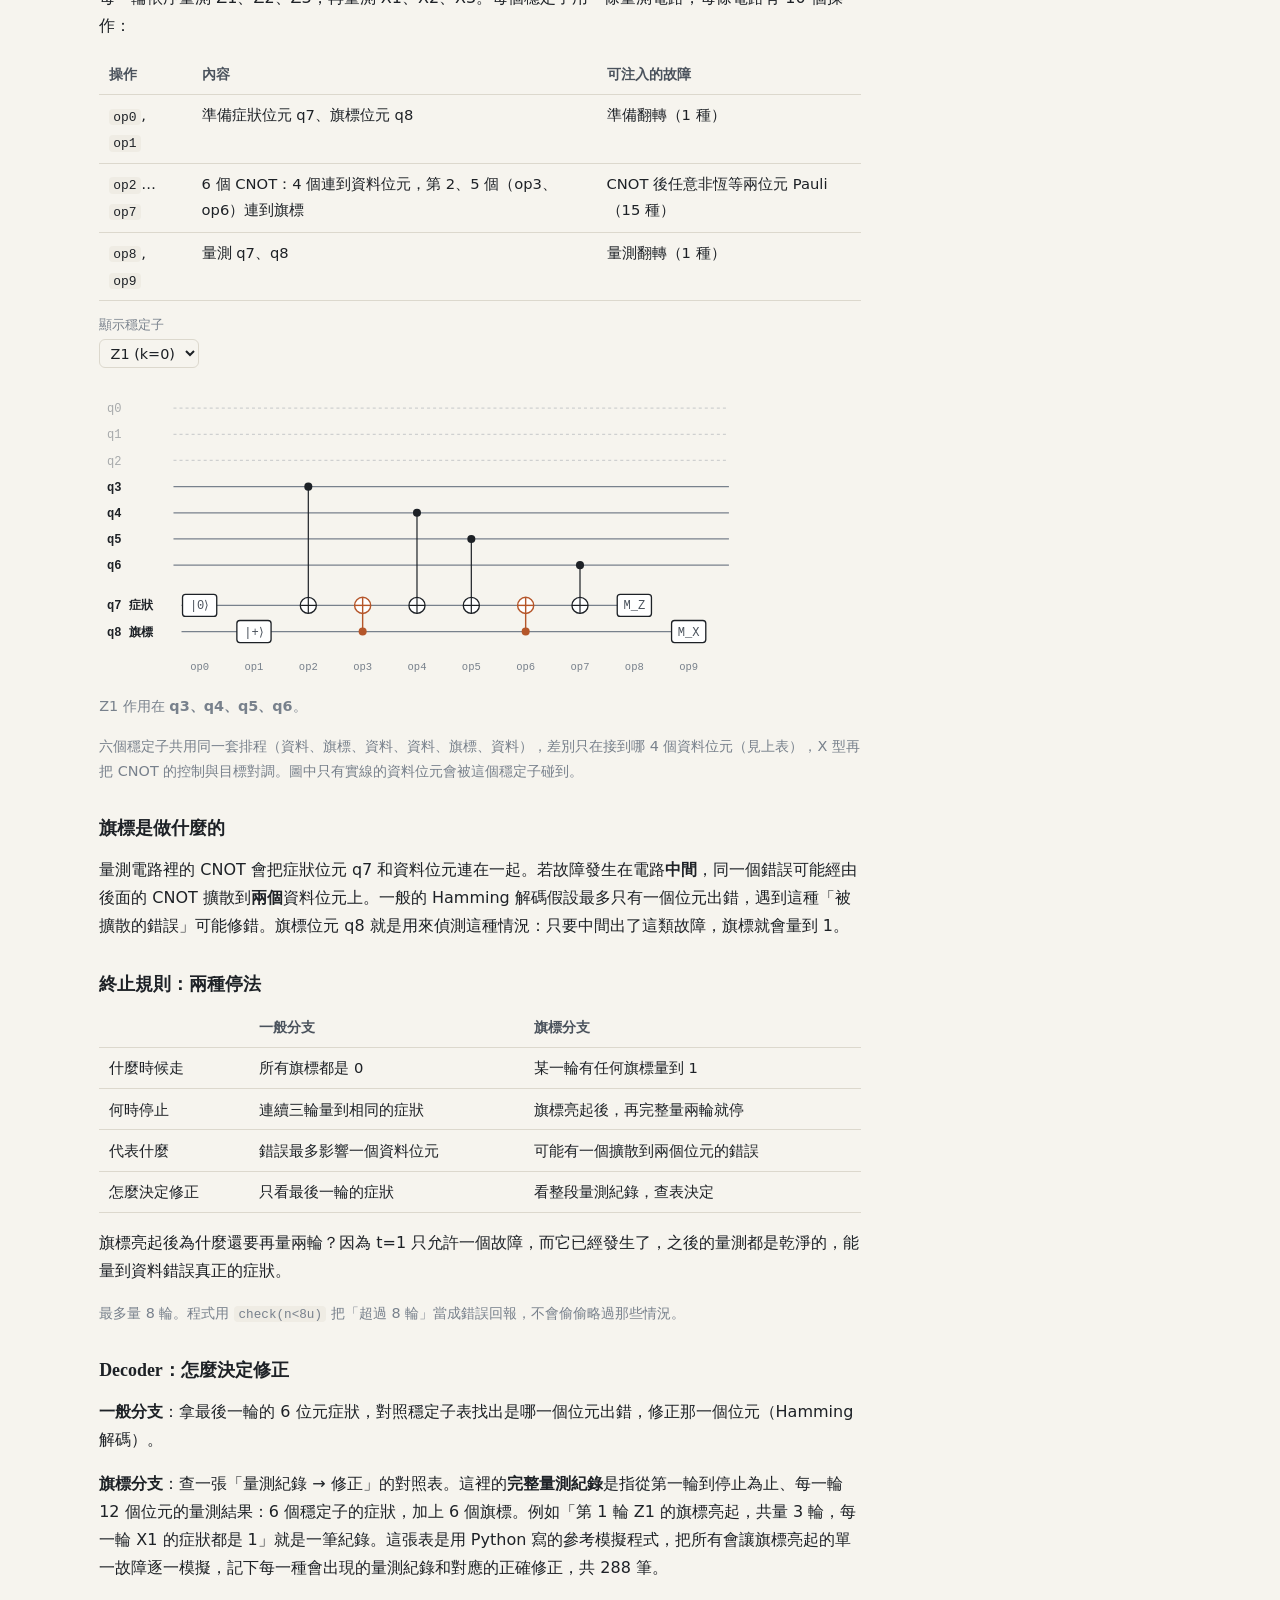
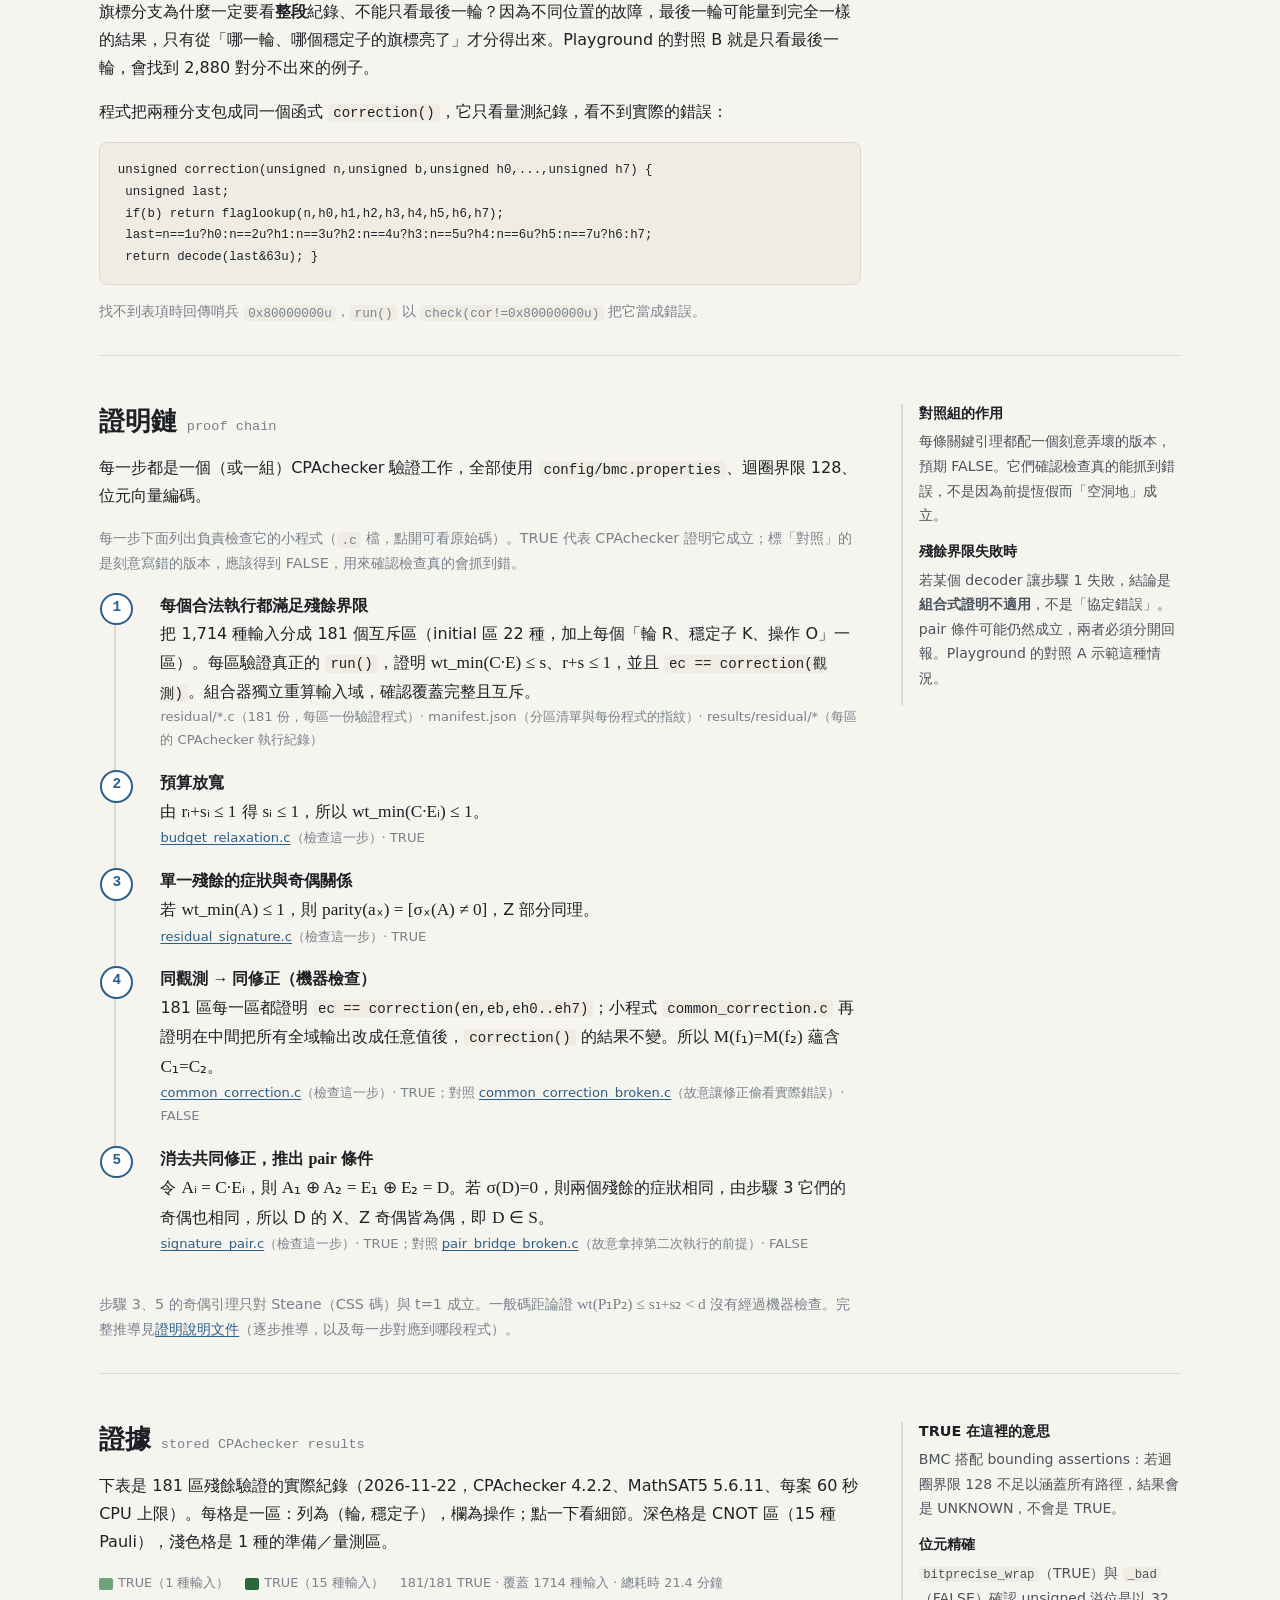
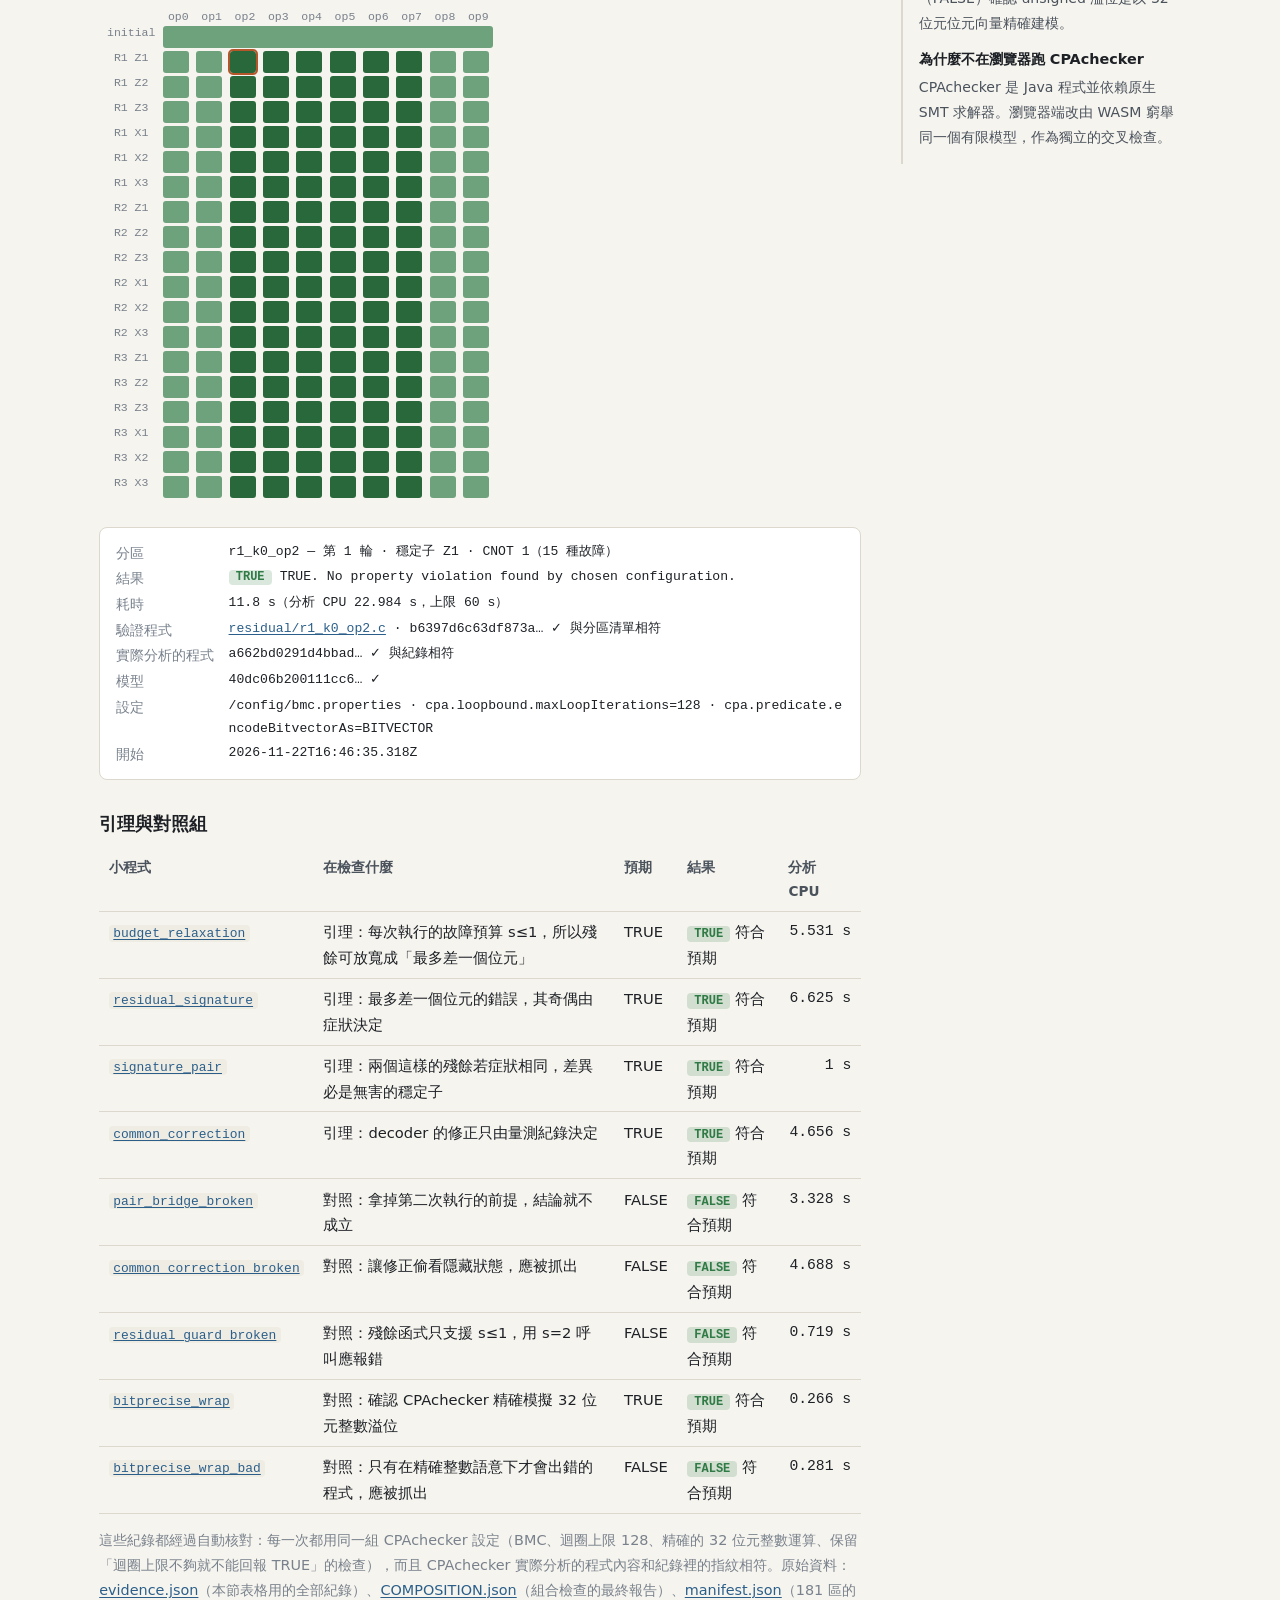
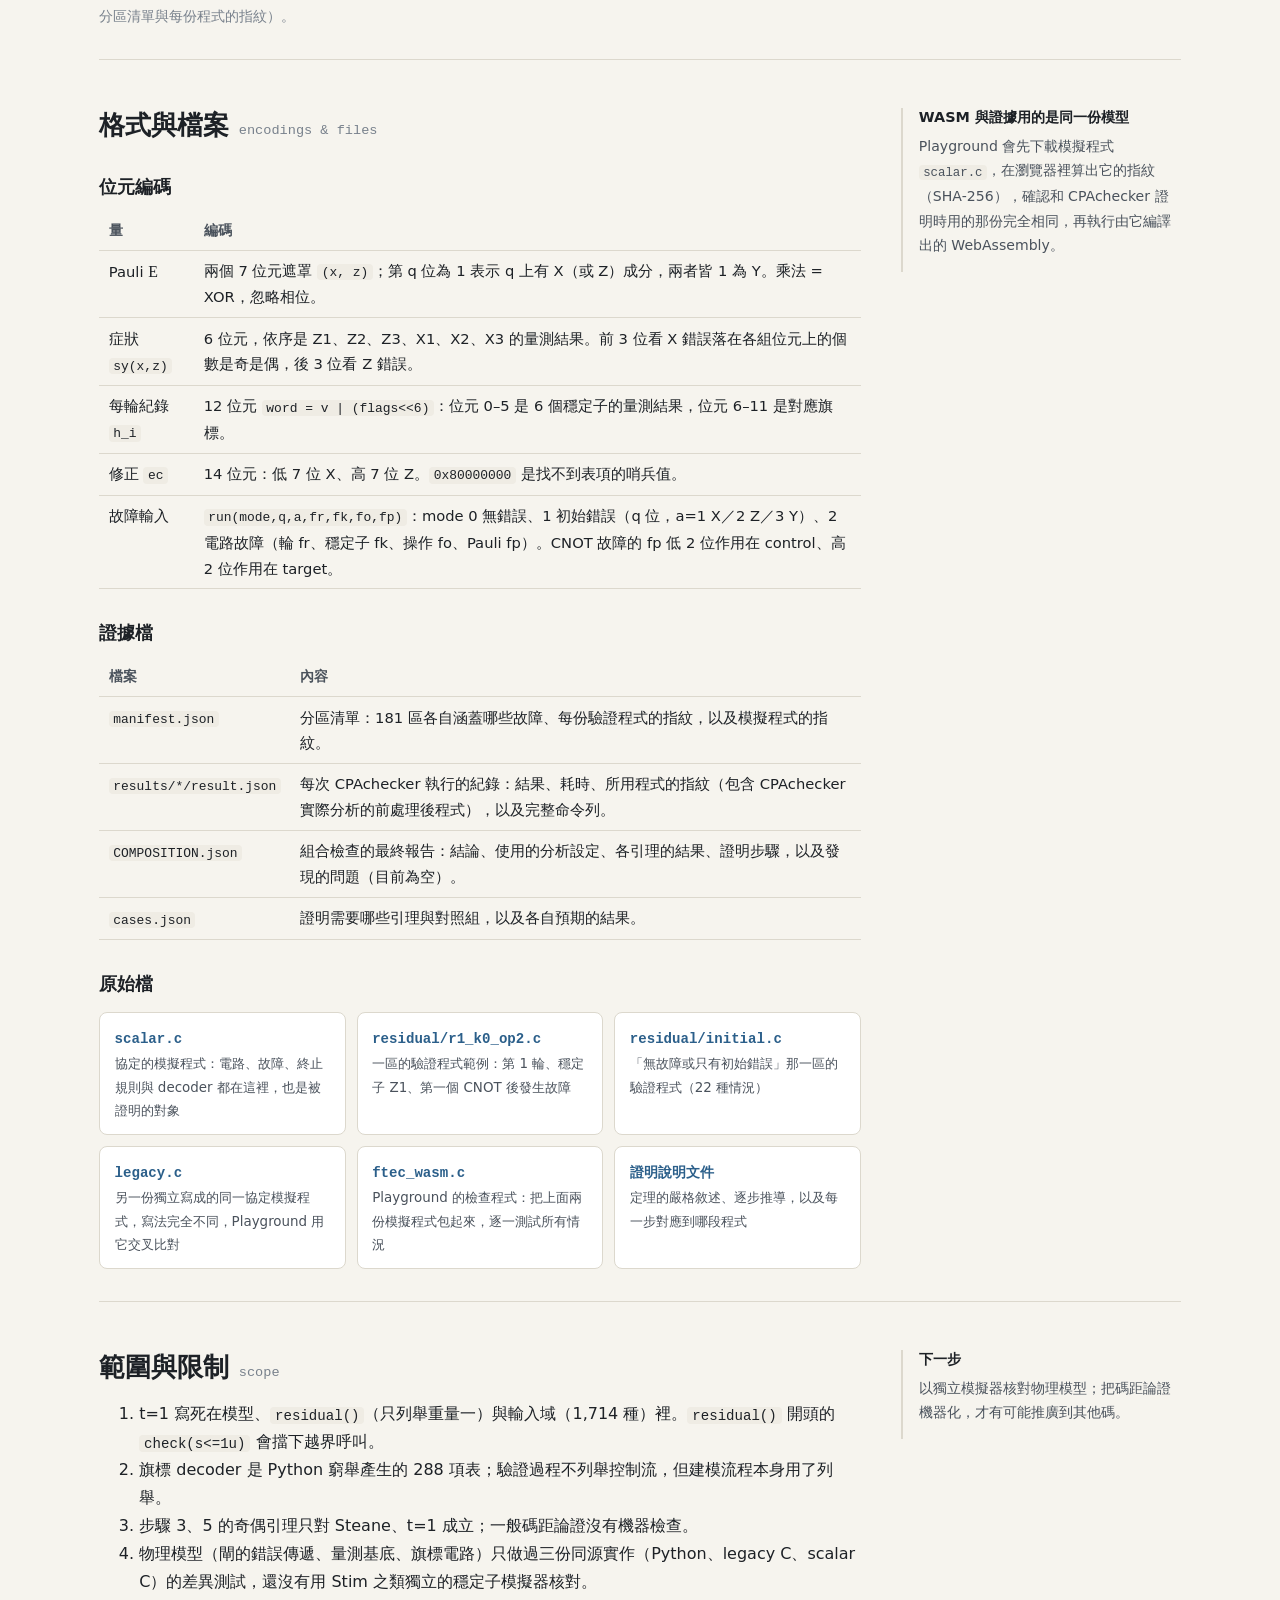
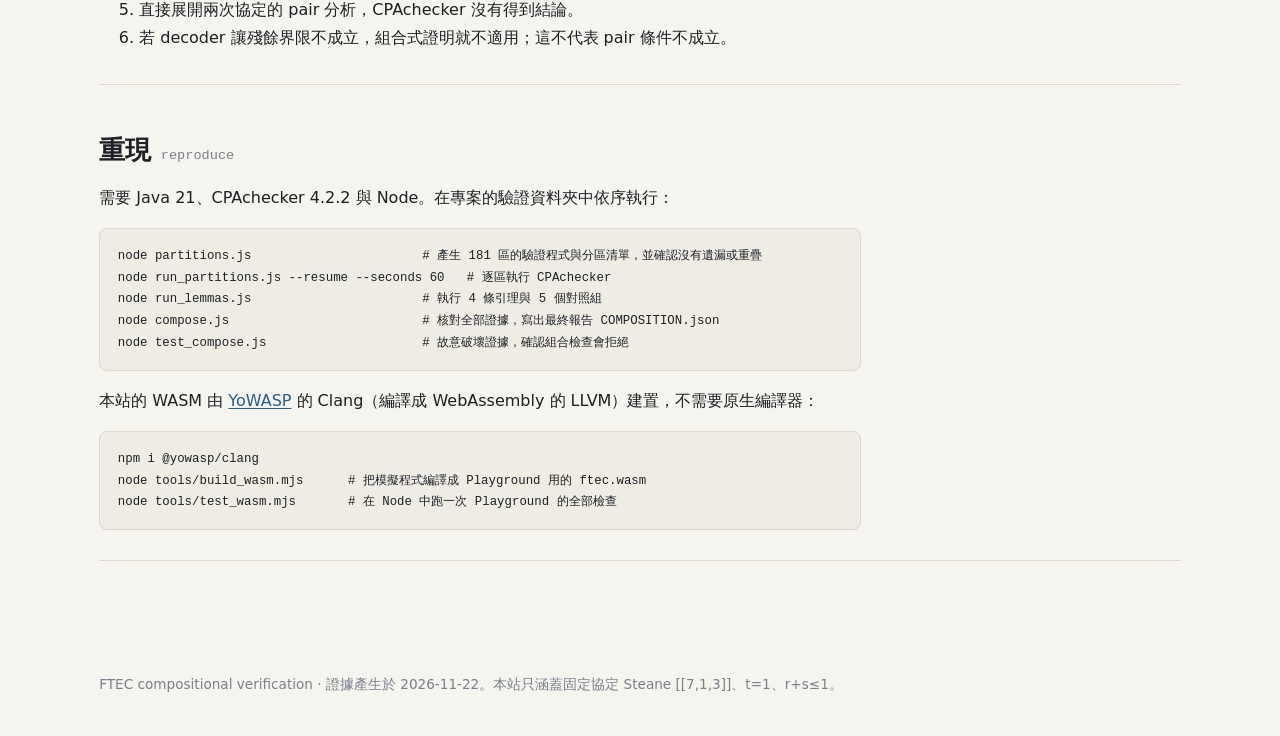
==== commit c6de6014: "Explain flag vs normal branch and the measurement-history decoder table Co-Authored-By: Claude Opus " ====
--- a/ftec/index.html
+++ b/ftec/index.html
@@ -92,10 +92,23 @@
       <select id="circ-k"><option value="0">Z1 (k=0)</option><option value="1">Z2 (k=1)</option><option value="2">Z3 (k=2)</option><option value="3">X1 (k=3)</option><option value="4">X2 (k=4)</option><option value="5">X3 (k=5)</option></select></label></div>
     <div id="circuit"></div>
     <p class="note">六個穩定子共用同一套排程（資料、旗標、資料、資料、旗標、資料），差別只在接到哪 4 個資料位元（見上表），X 型再把 CNOT 的控制與目標對調。圖中只有實線的資料位元會被這個穩定子碰到。</p>
-    <h3>終止規則</h3>
-    <p>若某輪任一旗標為 1，再做兩輪完整量測後停止，走<strong>旗標分支</strong>；否則連續三輪症狀相同就停止，走<strong>一般分支</strong>。容量上限 8 輪由 <code>check(n&lt;8u)</code> 以 assertion 保護，超出會報錯而不是被裁掉。</p>
-    <h3>Decoder</h3>
-    <p>一般分支：用最後一輪的 6 位元症狀做 Hamming 解碼。旗標分支：查一張由 Python 參考模型窮舉產生、共 288 項的完整歷史表。程式把兩者包成一個只看量測結果的函式 <code>correction()</code>：</p>
+    <h3>旗標是做什麼的</h3>
+    <p>量測電路裡的 CNOT 會把症狀位元 q7 和資料位元連在一起。若故障發生在電路<strong>中間</strong>，同一個錯誤可能經由後面的 CNOT 擴散到<strong>兩個</strong>資料位元上。一般的 Hamming 解碼假設最多只有一個位元出錯，遇到這種「被擴散的錯誤」可能修錯。旗標位元 q8 就是用來偵測這種情況：只要中間出了這類故障，旗標就會量到 1。</p>
+    <h3>終止規則：兩種停法</h3>
+    <table>
+      <tr><th></th><th>一般分支</th><th>旗標分支</th></tr>
+      <tr><td>什麼時候走</td><td>所有旗標都是 0</td><td>某一輪有任何旗標量到 1</td></tr>
+      <tr><td>何時停止</td><td>連續三輪量到相同的症狀</td><td>旗標亮起後，再完整量兩輪就停</td></tr>
+      <tr><td>代表什麼</td><td>錯誤最多影響一個資料位元</td><td>可能有一個擴散到兩個位元的錯誤</td></tr>
+      <tr><td>怎麼決定修正</td><td>只看最後一輪的症狀</td><td>看整段量測紀錄，查表決定</td></tr>
+    </table>
+    <p>旗標亮起後為什麼還要再量兩輪？因為 t=1 只允許一個故障，而它已經發生了，之後的量測都是乾淨的，能量到資料錯誤真正的症狀。</p>
+    <p class="note">最多量 8 輪。程式用 <code>check(n&lt;8u)</code> 把「超過 8 輪」當成錯誤回報，不會偷偷略過那些情況。</p>
+    <h3>Decoder：怎麼決定修正</h3>
+    <p><strong>一般分支</strong>：拿最後一輪的 6 位元症狀，對照穩定子表找出是哪一個位元出錯，修正那一個位元（Hamming 解碼）。</p>
+    <p><strong>旗標分支</strong>：查一張「量測紀錄 → 修正」的對照表。這裡的<strong>完整量測紀錄</strong>是指從第一輪到停止為止、每一輪 12 個位元的量測結果：6 個穩定子的症狀，加上 6 個旗標。例如「第 1 輪 Z1 的旗標亮起，共量 3 輪，每一輪 X1 的症狀都是 1」就是一筆紀錄。這張表是用 Python 寫的參考模擬程式，把所有會讓旗標亮起的單一故障逐一模擬，記下每一種會出現的量測紀錄和對應的正確修正，共 288 筆。</p>
+    <p>旗標分支為什麼一定要看<strong>整段</strong>紀錄、不能只看最後一輪？因為不同位置的故障，最後一輪可能量到完全一樣的結果，只有從「哪一輪、哪個穩定子的旗標亮了」才分得出來。Playground 的對照 B 就是只看最後一輪，會找到 2,880 對分不出來的例子。</p>
+    <p>程式把兩種分支包成同一個函式 <code>correction()</code>，它只看量測紀錄，看不到實際的錯誤：</p>
 <pre><code>unsigned correction(unsigned n,unsigned b,unsigned h0,...,unsigned h7) {
  unsigned last;
  if(b) return flaglookup(n,h0,h1,h2,h3,h4,h5,h6,h7);
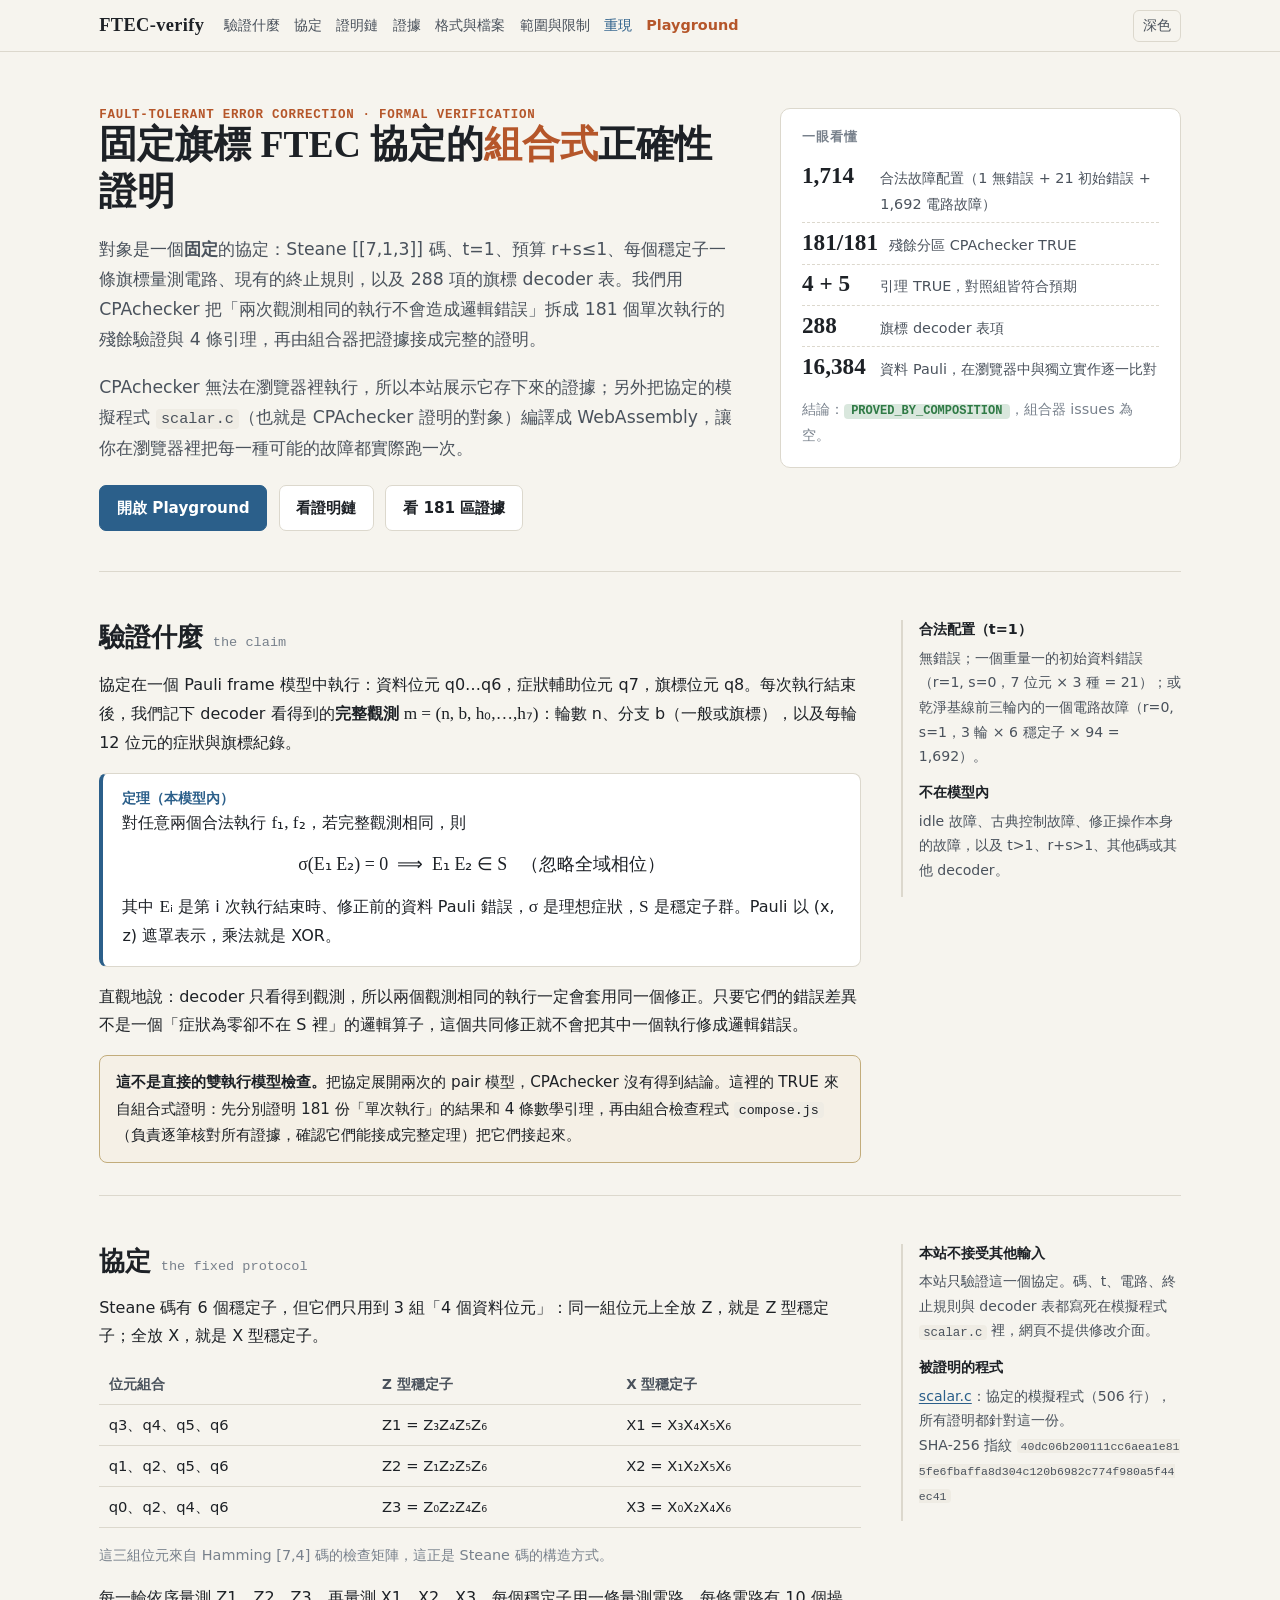
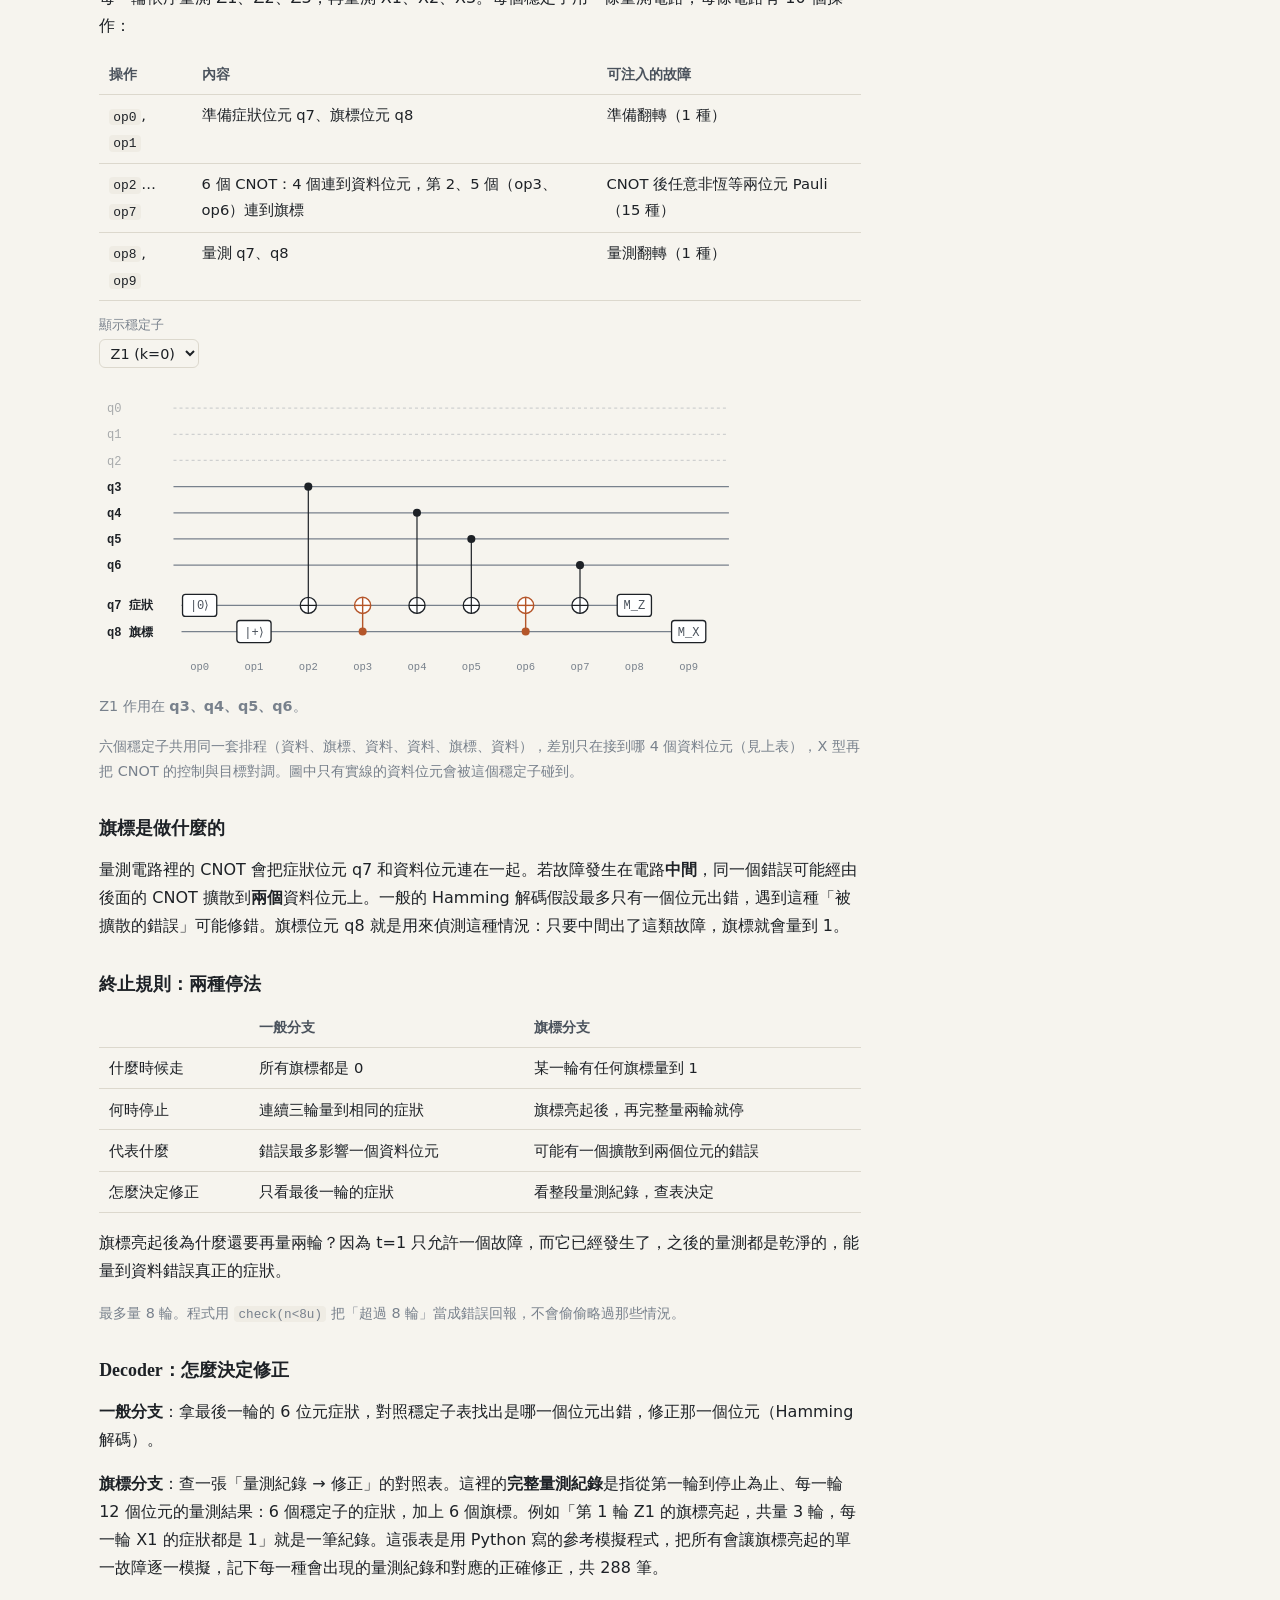
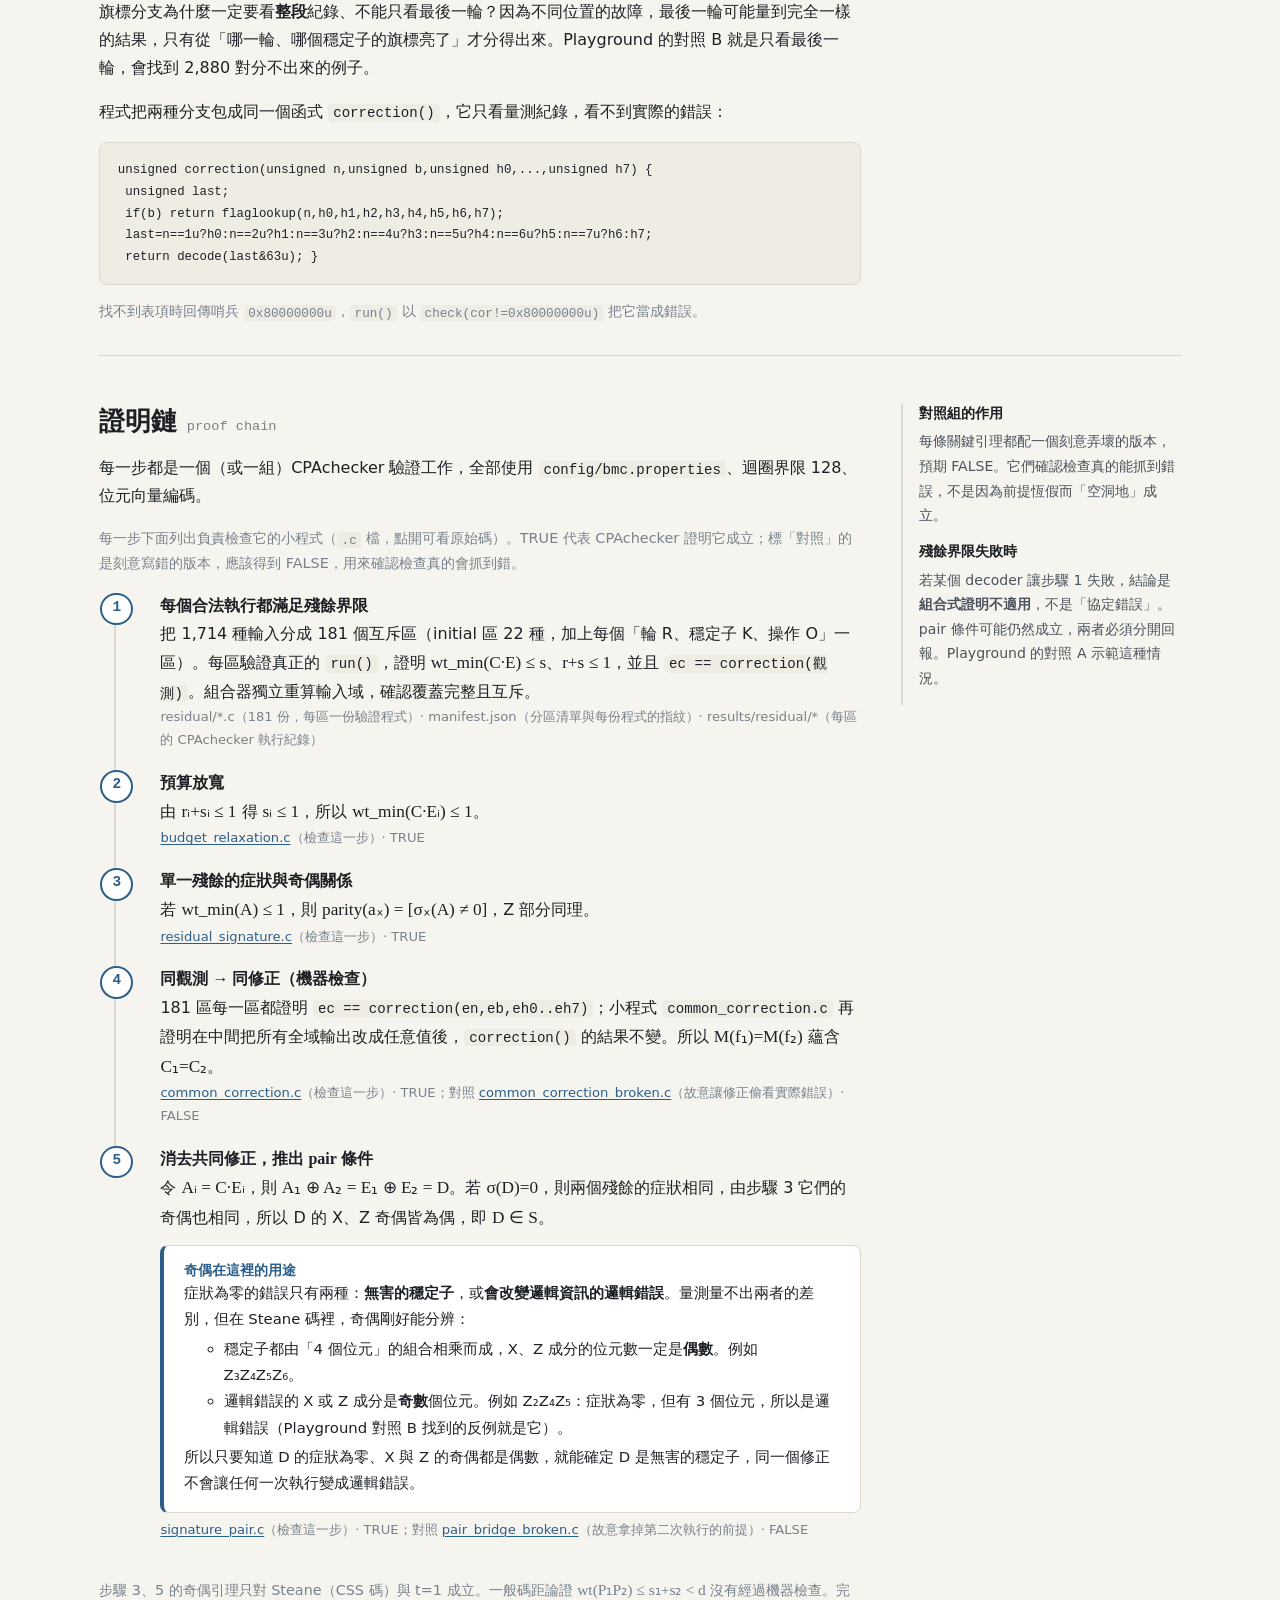
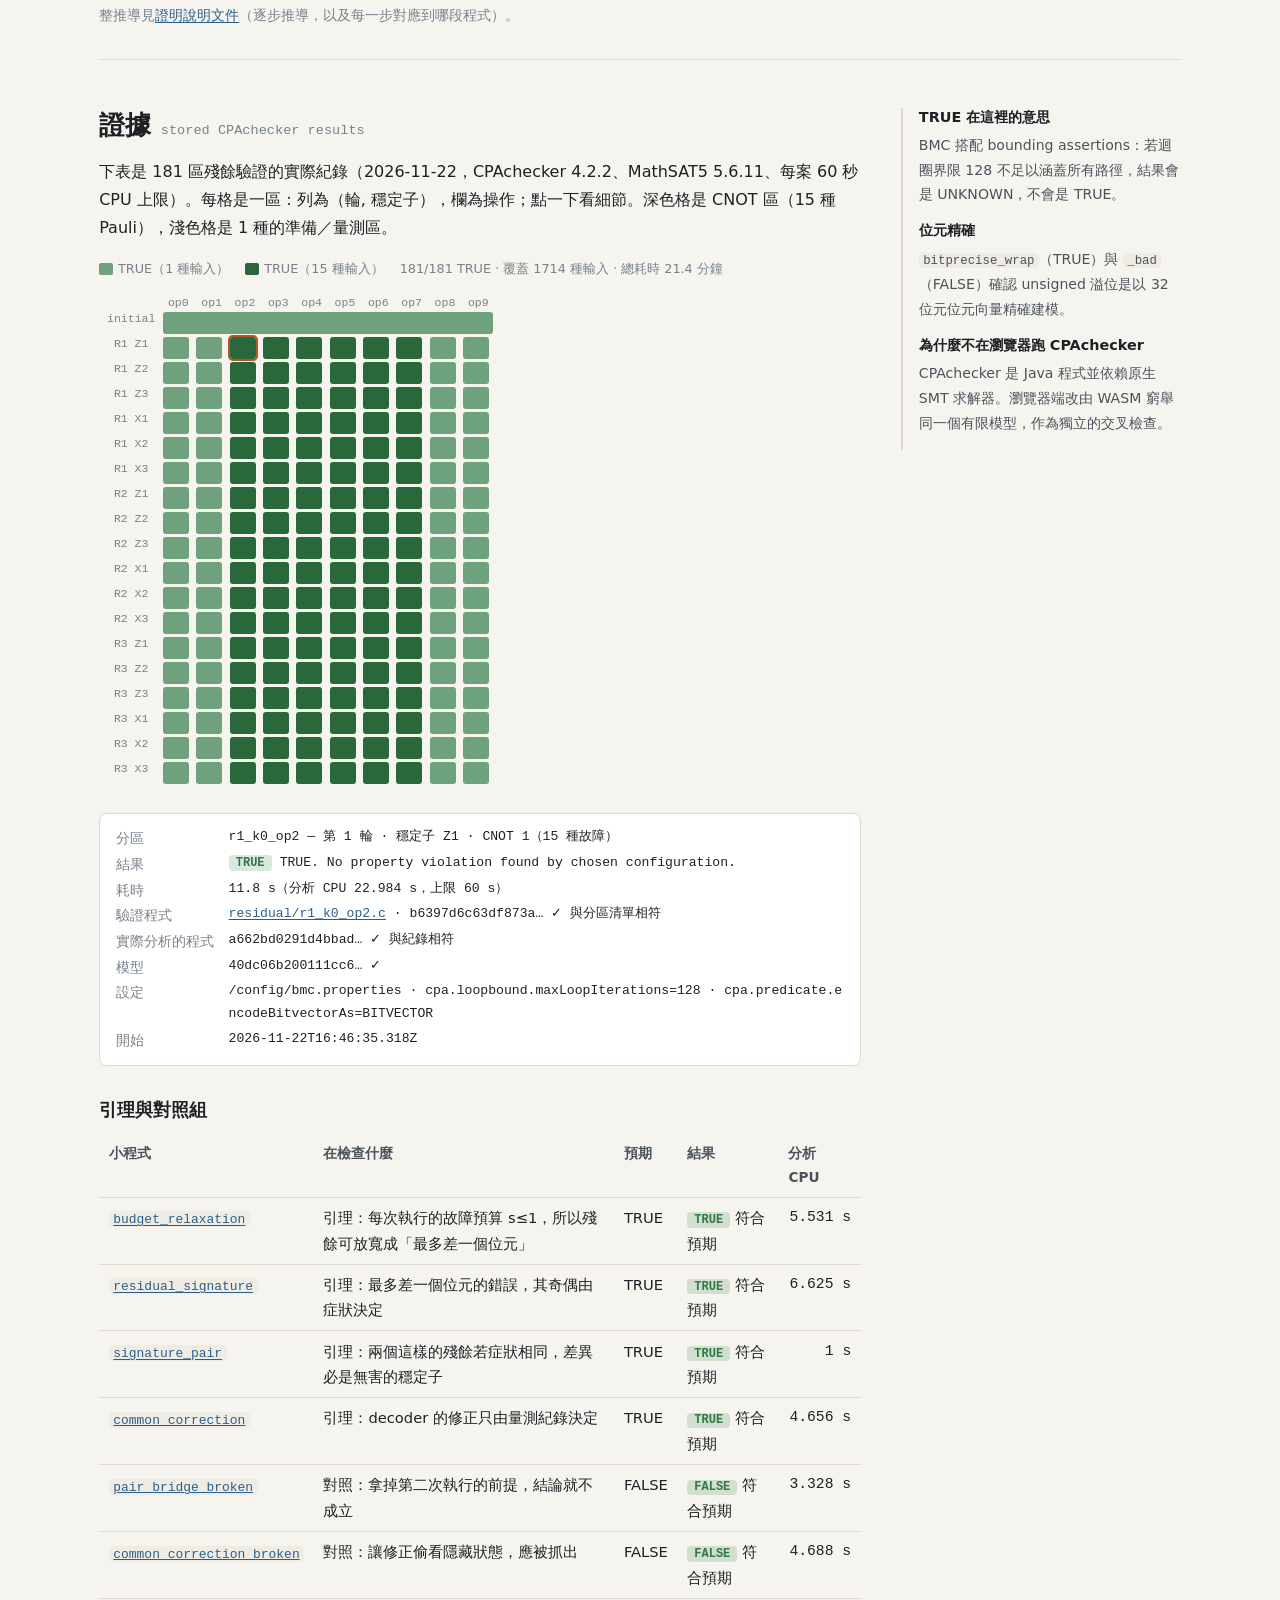
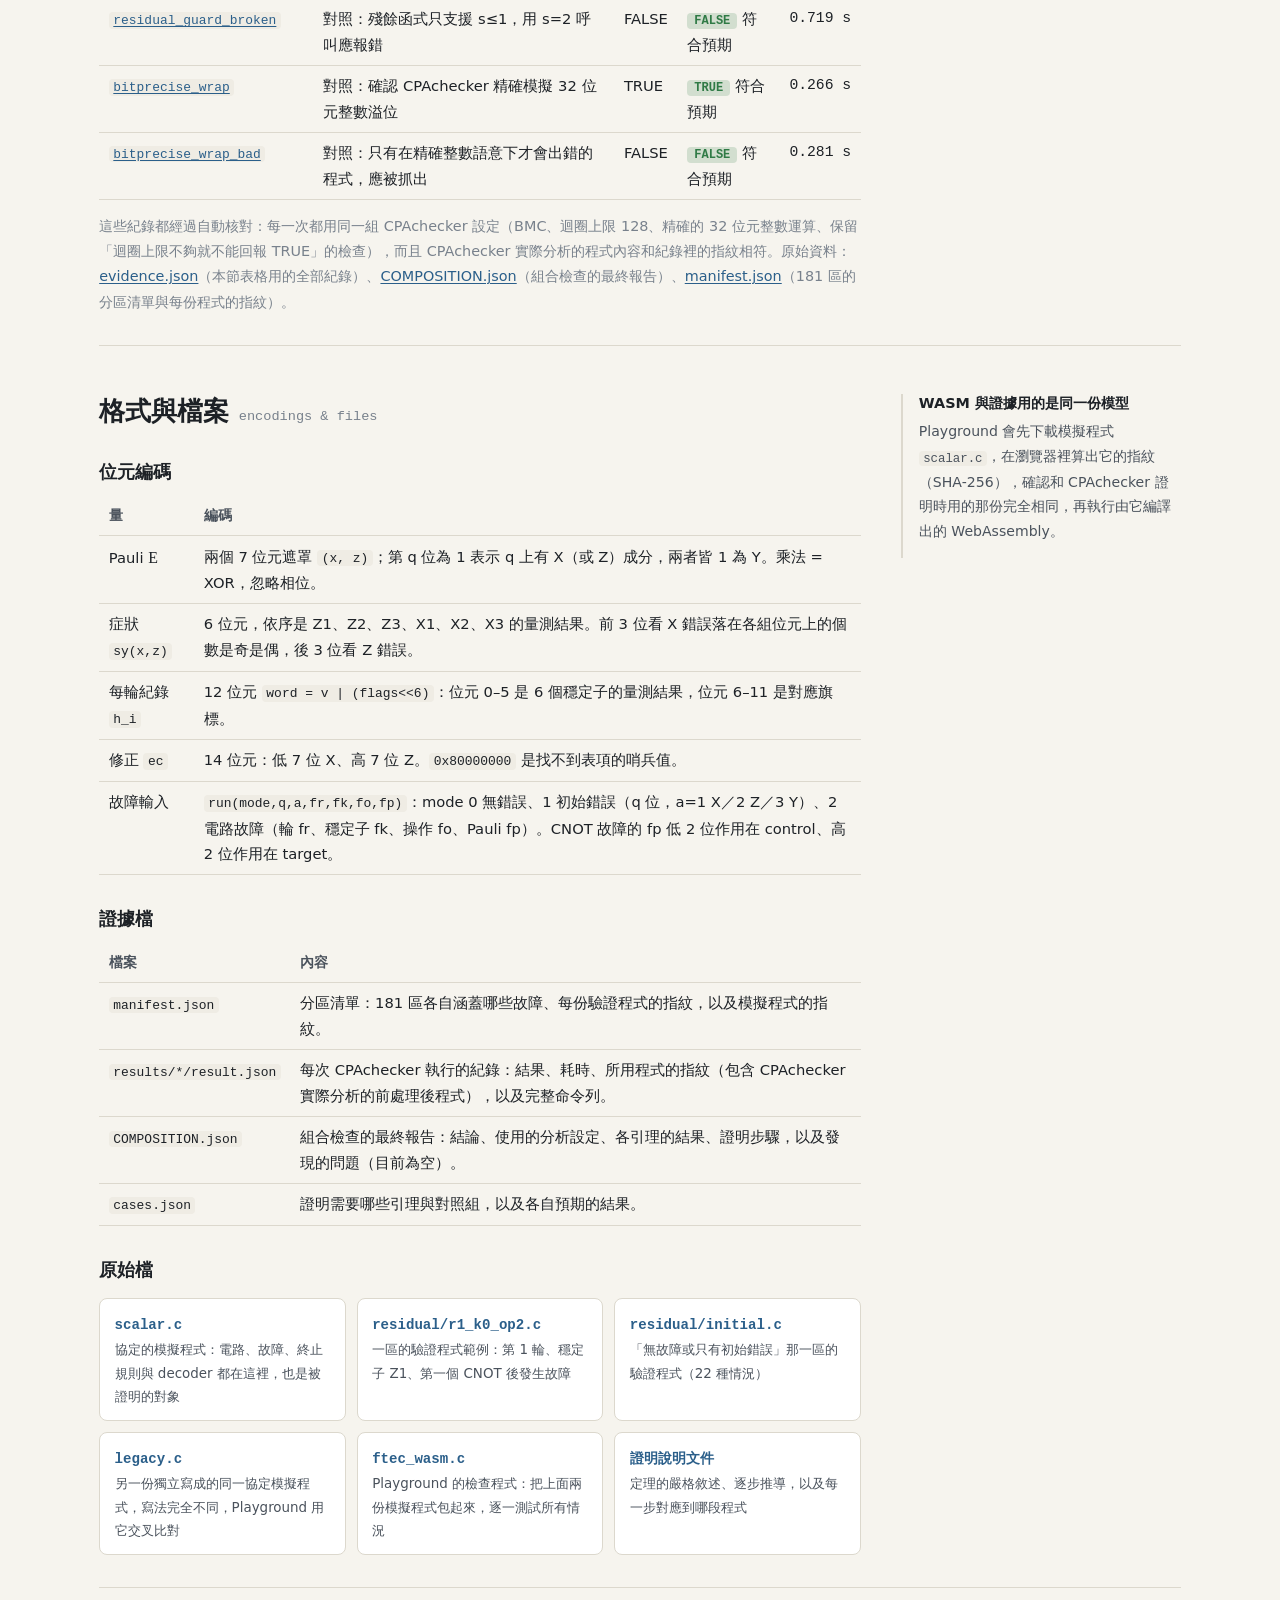
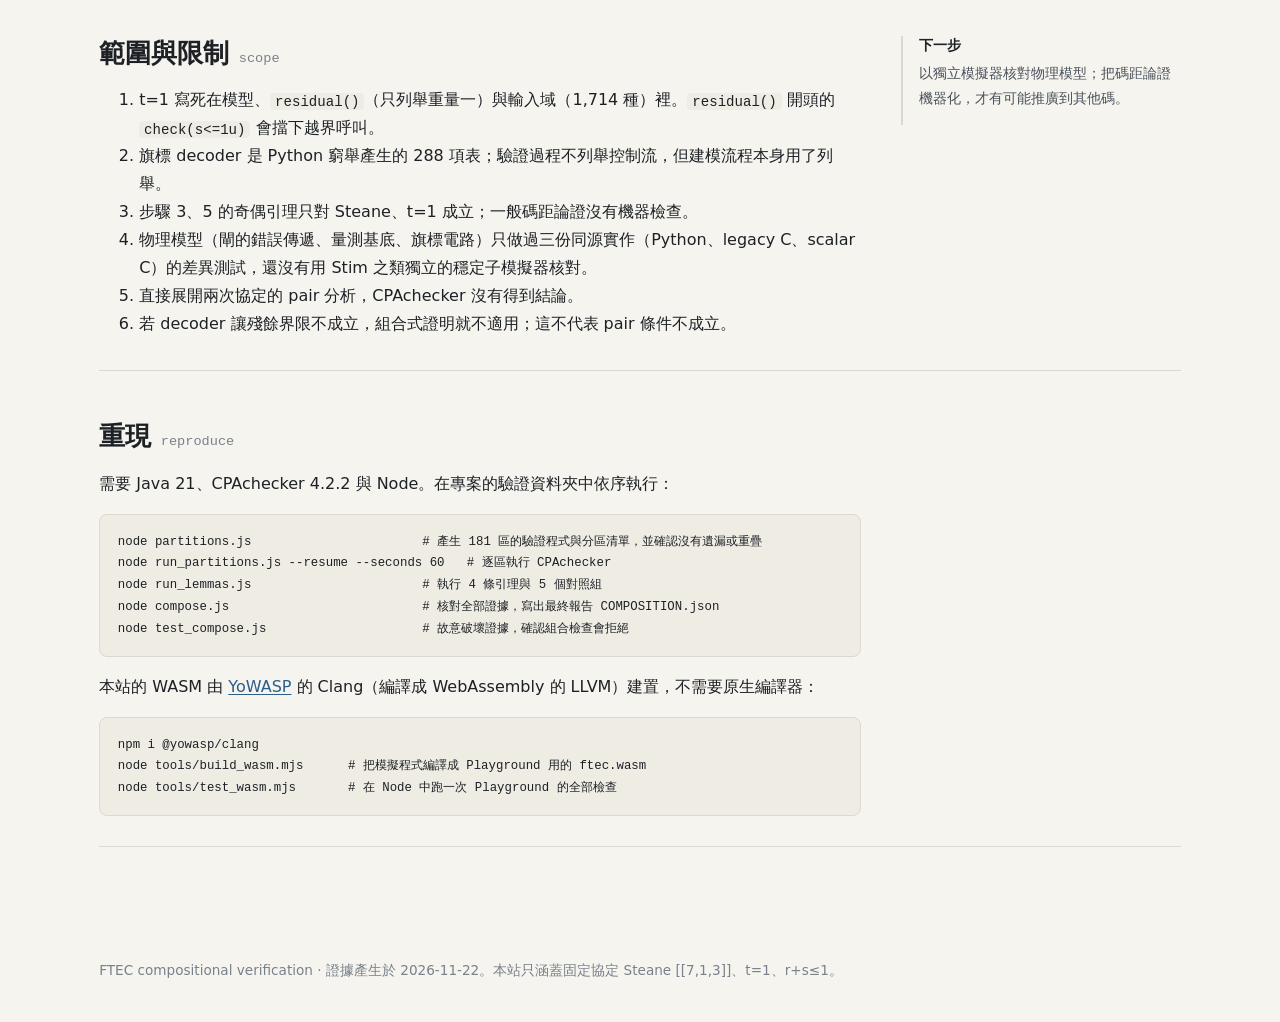
==== commit 13f0c190: "Explain why parity separates stabilizers from logical errors (step 5) Co-Authored-By: Claude Opus 5." ====
--- a/ftec/index.html
+++ b/ftec/index.html
@@ -144,6 +144,13 @@
         <div class="files"><a href="src/view.html?f=lemmas/common_correction.c">common_correction.c</a>（檢查這一步）· TRUE；對照 <a href="src/view.html?f=lemmas/common_correction_broken.c">common_correction_broken.c</a>（故意讓修正偷看實際錯誤）· FALSE</div></li>
       <li><h4>消去共同修正，推出 pair 條件</h4>
         令 <span class="math">Aᵢ = C·Eᵢ</span>，則 <span class="math">A₁ ⊕ A₂ = E₁ ⊕ E₂ = D</span>。若 <span class="math">σ(D)=0</span>，則兩個殘餘的症狀相同，由步驟 3 它們的奇偶也相同，所以 D 的 X、Z 奇偶皆為偶，即 <span class="math">D ∈ S</span>。
+        <div class="thm" style="margin:.7rem 0 .4rem;font-size:.93rem"><div class="label">奇偶在這裡的用途</div>
+        症狀為零的錯誤只有兩種：<strong>無害的穩定子</strong>，或<strong>會改變邏輯資訊的邏輯錯誤</strong>。量測量不出兩者的差別，但在 Steane 碼裡，奇偶剛好能分辨：
+        <ul style="margin:.3rem 0 .2rem">
+          <li>穩定子都由「4 個位元」的組合相乘而成，X、Z 成分的位元數一定是<strong>偶數</strong>。例如 Z₃Z₄Z₅Z₆。</li>
+          <li>邏輯錯誤的 X 或 Z 成分是<strong>奇數</strong>個位元。例如 Z₂Z₄Z₅：症狀為零，但有 3 個位元，所以是邏輯錯誤（Playground 對照 B 找到的反例就是它）。</li>
+        </ul>
+        所以只要知道 D 的症狀為零、X 與 Z 的奇偶都是偶數，就能確定 D 是無害的穩定子，同一個修正不會讓任何一次執行變成邏輯錯誤。</div>
         <div class="files"><a href="src/view.html?f=lemmas/signature_pair.c">signature_pair.c</a>（檢查這一步）· TRUE；對照 <a href="src/view.html?f=lemmas/pair_bridge_broken.c">pair_bridge_broken.c</a>（故意拿掉第二次執行的前提）· FALSE</div></li>
     </ol>
     <p class="note">步驟 3、5 的奇偶引理只對 Steane（CSS 碼）與 t=1 成立。一般碼距論證 <span class="math">wt(P₁P₂) ≤ s₁+s₂ &lt; d</span> 沒有經過機器檢查。完整推導見<a href="src/view.html?f=PROOF_REVIEW_zh.md">證明說明文件</a>（逐步推導，以及每一步對應到哪段程式）。</p>
